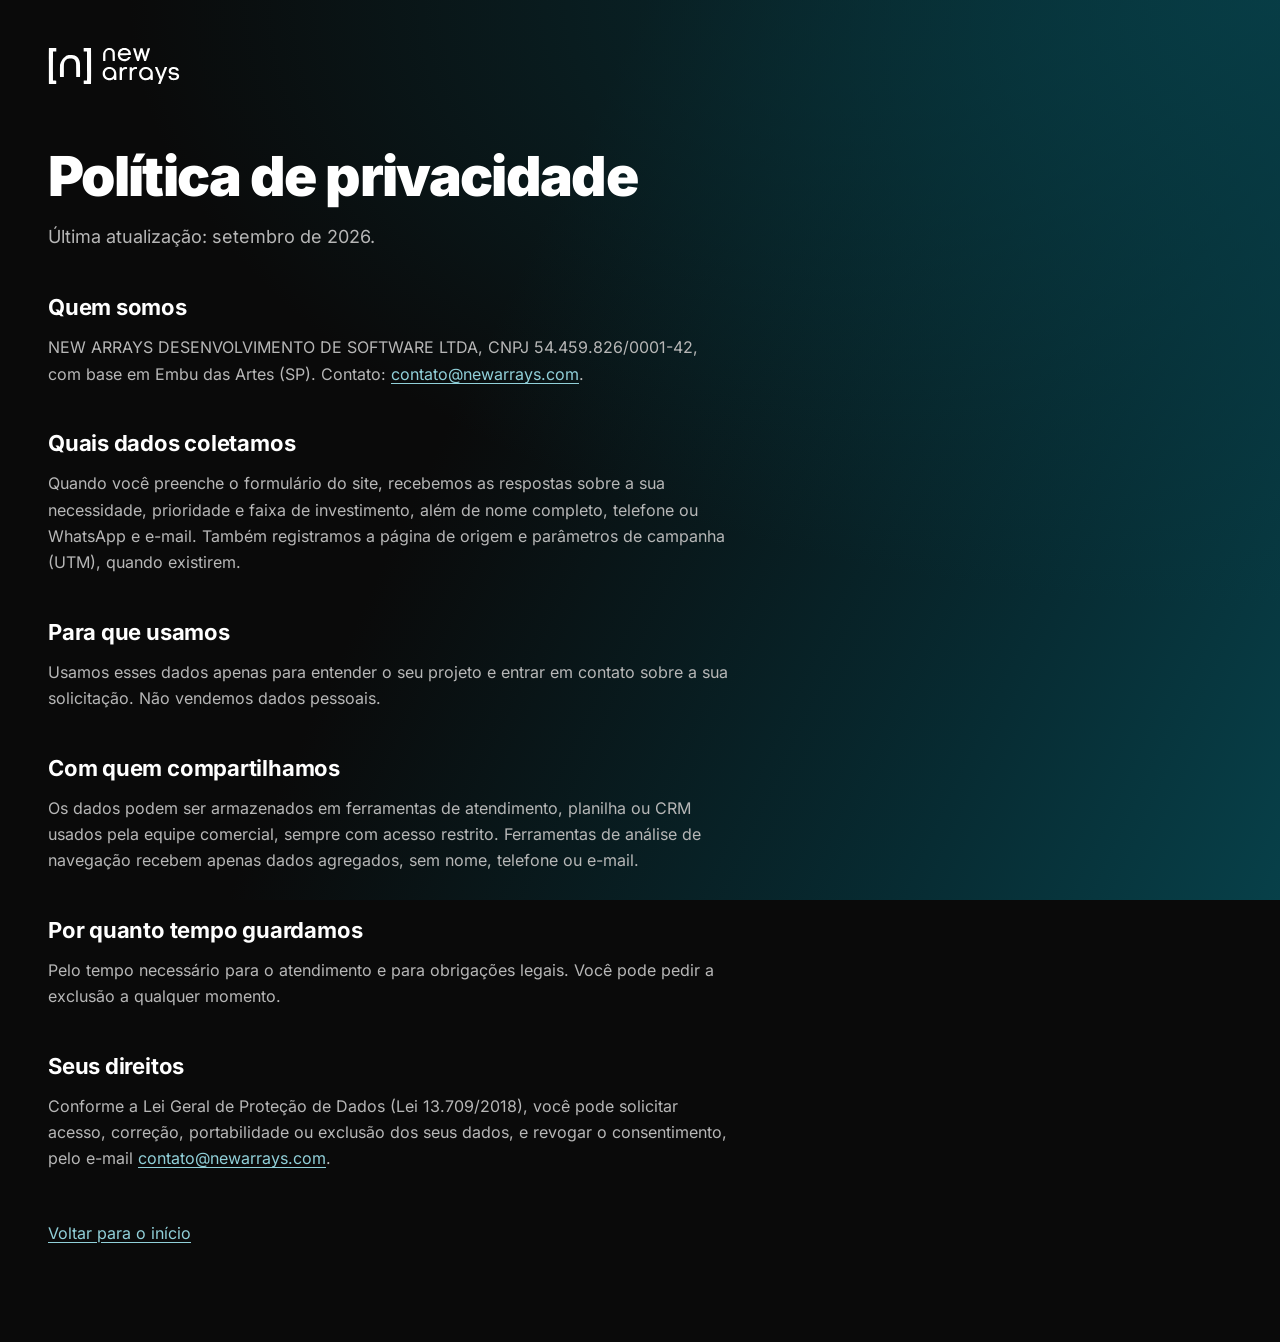
==== politica-de-privacidade/index.html @ 7ee598ad "feat: update hero and new section" ====
<!doctype html>
<html lang="pt-BR">
<head>
<meta charset="utf-8">
<meta name="viewport" content="width=device-width, initial-scale=1">
<title>Política de privacidade | New Arrays</title>
<meta name="description" content="Como a New Arrays coleta, usa e protege os dados enviados pelo site, em conformidade com a LGPD.">
<link rel="canonical" href="https://newarrays.com/politica-de-privacidade/">
<meta name="theme-color" content="#0A0A0A">
<link rel="icon" href="../assets/img/icons/favicon.svg" type="image/svg+xml">
<link rel="preload" href="../assets/fonts/inter-var-latin.woff2" as="font" type="font/woff2" crossorigin>
<link rel="stylesheet" href="../assets/css/site.css">
<!-- MINUTA: texto base preparado pelo desenvolvedor. Precisa de revisão jurídica antes da publicação (briefing, seção 13). -->
</head>
<body>
<a class="skip" href="#conteudo">Pular para o conteúdo</a>
<main class="pagina-simples pagina-simples--texto" id="conteudo">
  <div class="secao__in">
    <a href="../" aria-label="New Arrays, página inicial"><img src="../assets/img/logo-noslogan-white.svg" width="132" height="36" alt="New Arrays"></a>
    <h1 class="pagina-simples__titulo">Política de privacidade</h1>
    <p class="pagina-simples__txt">Última atualização: setembro de 2026.</p>

    <h2>Quem somos</h2>
    <p>NEW ARRAYS DESENVOLVIMENTO DE SOFTWARE LTDA, CNPJ 54.459.826/0001-42, com base em Embu das Artes (SP). Contato: <a href="mailto:contato@newarrays.com">contato@newarrays.com</a>.</p>

    <h2>Quais dados coletamos</h2>
    <p>Quando você preenche o formulário do site, recebemos as respostas sobre a sua necessidade, prioridade e faixa de investimento, além de nome completo, telefone ou WhatsApp e e-mail. Também registramos a página de origem e parâmetros de campanha (UTM), quando existirem.</p>

    <h2>Para que usamos</h2>
    <p>Usamos esses dados apenas para entender o seu projeto e entrar em contato sobre a sua solicitação. Não vendemos dados pessoais.</p>

    <h2>Com quem compartilhamos</h2>
    <p>Os dados podem ser armazenados em ferramentas de atendimento, planilha ou CRM usados pela equipe comercial, sempre com acesso restrito. Ferramentas de análise de navegação recebem apenas dados agregados, sem nome, telefone ou e-mail.</p>

    <h2>Por quanto tempo guardamos</h2>
    <p>Pelo tempo necessário para o atendimento e para obrigações legais. Você pode pedir a exclusão a qualquer momento.</p>

    <h2>Seus direitos</h2>
    <p>Conforme a Lei Geral de Proteção de Dados (Lei 13.709/2018), você pode solicitar acesso, correção, portabilidade ou exclusão dos seus dados, e revogar o consentimento, pelo e-mail <a href="mailto:contato@newarrays.com">contato@newarrays.com</a>.</p>

    <p class="pagina-simples__voltar"><a href="../">Voltar para o início</a></p>
  </div>
</main>
</body>
</html>
---- assets/css/site.css ----
/* =========================================================
   New Arrays | Experiência Digital
   Tokens do Manual NA 2026. Tema escuro único, com uma área
   clara pontual (Quem somos) como o próprio Manual pede.
   Cantos: botões em pílula; painéis/cards 16px; campos 12px.
   Camadas (z-index): 1 conteúdo, 10 cabeçalho, 20 skip link.
   ========================================================= */

@font-face {
  font-family: "Inter";
  src: url("../fonts/inter-var-latin.woff2") format("woff2");
  font-weight: 100 900;
  font-style: normal;
  font-display: swap;
  unicode-range: U+0000-00FF, U+0131, U+0152-0153, U+02BB-02BC, U+02C6, U+02DA, U+02DC, U+0304, U+0308, U+0329, U+2000-206F, U+20AC, U+2122, U+2191, U+2193, U+2212, U+2215, U+FEFF, U+FFFD;
}
/* Fallback com métricas ajustadas para reduzir o salto quando a Inter carrega */
@font-face {
  font-family: "Inter Fallback";
  src: local("Arial");
  ascent-override: 90.44%;
  descent-override: 22.52%;
  line-gap-override: 0%;
  size-adjust: 107.12%;
}

:root {
  --bw-900: #0A0A0A;
  --bw-800: #0D0D0D;
  --bw-700: #111111;
  --bw-500: #181818;
  --bw-400: #464646;
  --bw-300: #646464;
  --bw-200: #959595;
  --bw-100: #B7B7B7;
  --branco: #FFFFFF;

  --blue-900: #074049;
  --blue-800: #09545F;
  --blue-700: #0B6C7B;
  --blue-600: #0F8A9D;
  --blue-500: #1098AD;
  --blue-400: #40ADBD;
  --blue-300: #5FBAC8;
  --blue-200: #91D0D9;
  --blue-100: #B5DFE6;
  --blue-50:  #E7F5F7;

  --fundo: var(--bw-900);
  --superficie: var(--bw-700);
  --superficie-2: var(--bw-500);
  --tinta: var(--branco);
  --tinta-suave: var(--bw-100);
  --linha: rgb(255 255 255 / 0.10);
  --linha-forte: rgb(255 255 255 / 0.18);
  --acao: var(--blue-500);
  --acao-tinta: var(--bw-900);
  --acento: var(--blue-400);
  --erro: #FF8A80;

  --fonte: "Inter", "Inter Fallback", Arial, sans-serif;

  --r-painel: 16px;
  --r-campo: 12px;
  --r-pilula: 999px;

  --gutter: clamp(16px, 4vw, 48px);
  --largura: 1280px;
  --topo-h: 72px;

  --ease-out: cubic-bezier(0.16, 1, 0.3, 1);
  --ease-io: cubic-bezier(0.65, 0, 0.35, 1);

  --fx-fundo: var(--bw-900);
  --fx-tinta: var(--branco);
}

*, *::before, *::after { box-sizing: border-box; }
[hidden] { display: none !important; }

html {
  -webkit-text-size-adjust: 100%;
  text-size-adjust: 100%;
  background: var(--fundo);
  scroll-padding-top: calc(var(--topo-h) + 16px);
}
@media (prefers-reduced-motion: no-preference) {
  html:focus-within { scroll-behavior: smooth; }
}

body {
  margin: 0;
  background: transparent;
  color: var(--tinta);
  font-family: var(--fonte);
  font-size: 1rem;
  line-height: 1.5;
  font-optical-sizing: auto;
  -webkit-font-smoothing: antialiased;
  -moz-osx-font-smoothing: grayscale;
  text-rendering: optimizeLegibility;
  overflow-x: clip;
}

/* Fundo da marca (Manual NA 2026, capa): preto à esquerda, azul petróleo à direita.
   Camada fixa: não repinta durante a rolagem. */
body::before {
  content: "";
  position: fixed;
  inset: 0;
  z-index: -1;
  pointer-events: none;
  background:
    radial-gradient(120% 90% at 100% 0%, rgb(7 64 73 / 0.85) 0%, rgb(7 64 73 / 0.35) 45%, transparent 75%),
    linear-gradient(115deg, var(--bw-900) 0%, var(--bw-900) 38%, #072C33 78%, var(--blue-900) 100%);
}

img, svg, video { display: block; max-width: 100%; }
svg { fill: currentColor; }
h1, h2, h3, p, ul, ol, figure { margin: 0; }
/* Viúvas (G7): títulos equilibrados e parágrafos sem palavra sozinha na última linha */
h1, h2, h3, summary { text-wrap: balance; }
p, li, figcaption, dd, .servico-item__desc { text-wrap: pretty; }
ul[role="list"], .servicos-lista, .conexao, .metodo, .rodape ul, .diag__progresso, .diag__resumo, .servico__itens { list-style: none; padding: 0; }
a { color: inherit; text-underline-offset: 0.2em; }
button { font: inherit; color: inherit; }
input, select, textarea { font: inherit; }

:focus-visible {
  outline: 2px solid var(--blue-300);
  outline-offset: 3px;
  border-radius: 4px;
}

.sr-only {
  position: absolute !important;
  width: 1px; height: 1px;
  padding: 0; margin: -1px;
  overflow: hidden; clip: rect(0 0 0 0);
  white-space: nowrap; border: 0;
}

.skip {
  position: fixed;
  left: 16px; top: 12px;
  z-index: 20;
  padding: 12px 20px;
  background: var(--acao);
  color: var(--acao-tinta);
  font-weight: 600;
  border-radius: var(--r-pilula);
  text-decoration: none;
  transform: translateY(-160%);
  transition: transform 0.2s var(--ease-out);
}
.skip:focus { transform: none; }

.secao__in {
  width: 100%;
  max-width: calc(var(--largura) + var(--gutter) * 2);
  margin-inline: auto;
  padding-inline: var(--gutter);
}

/* ---------- Botões ---------- */
.btn {
  --btn-bg: transparent;
  --btn-tinta: var(--tinta);
  display: inline-flex;
  align-items: center;
  justify-content: center;
  gap: 10px;
  min-height: 48px;
  padding: 12px 24px;
  border: 1px solid transparent;
  border-radius: var(--r-pilula);
  background: var(--btn-bg);
  color: var(--btn-tinta);
  font-weight: 600;
  font-size: 1rem;
  line-height: 1.2;
  letter-spacing: -0.005em;
  text-decoration: none;
  white-space: nowrap;
  cursor: pointer;
  transition: background-color 0.2s ease, border-color 0.2s ease, color 0.2s ease, transform 0.2s var(--ease-out);
  -webkit-tap-highlight-color: transparent;
}
.btn svg { width: 20px; height: 20px; flex: none; transition: transform 0.25s var(--ease-out); }
.btn:active { transform: translateY(1px) scale(0.98); }
.btn[disabled] { cursor: not-allowed; opacity: 0.7; }

.btn--primario { --btn-bg: var(--acao); --btn-tinta: var(--acao-tinta); }
.btn--primario:hover svg { transform: translateX(3px); }

.btn--fantasma { border-color: var(--linha-forte); --btn-tinta: var(--tinta); }
.btn--fantasma:hover { border-color: var(--blue-400); --btn-tinta: var(--branco); }

.btn--grande { min-height: 56px; padding: 16px 28px; font-size: 1.0625rem; }
.btn--compacto { min-height: 44px; padding: 10px 20px; font-size: 0.9375rem; }

/* ---------- Cabeçalho ---------- */
.topo {
  position: fixed;
  inset: 0 0 auto;
  z-index: 10;
  height: var(--topo-h);
  transition: background-color 0.3s ease, border-color 0.3s ease;
  border-bottom: 1px solid transparent;
}
.topo--solido {
  background: rgb(10 10 10 / 0.88);
  border-bottom-color: var(--linha);
  -webkit-backdrop-filter: blur(14px) saturate(140%);
  backdrop-filter: blur(14px) saturate(140%);
}
.topo__in {
  height: 100%;
  max-width: calc(var(--largura) + var(--gutter) * 2);
  margin-inline: auto;
  padding-inline: var(--gutter);
  display: flex;
  align-items: center;
  gap: 24px;
}
.topo__marca { display: block; flex: none; padding: 6px 0; }
.topo__marca img { width: 132px; height: auto; aspect-ratio: 2399.7 / 663.2; }
.topo__nav { margin-left: auto; }
.topo__nav ul { display: flex; gap: 4px; list-style: none; margin: 0; padding: 0; }
.topo__nav a {
  display: inline-flex;
  align-items: center;
  min-height: 44px;
  padding: 0 14px;
  border-radius: var(--r-pilula);
  color: var(--tinta-suave);
  text-decoration: none;
  font-weight: 500;
  font-size: 0.9375rem;
  transition: color 0.2s ease, background-color 0.2s ease;
}
.topo__nav a:hover { color: var(--branco); background: rgb(255 255 255 / 0.06); }
.topo__menu {
  display: none;
  width: 44px; height: 44px;
  margin-left: auto;
  border: 1px solid var(--linha-forte);
  border-radius: var(--r-pilula);
  background: transparent;
  align-items: center; justify-content: center;
  cursor: pointer;
}
.topo__menu svg { width: 22px; height: 22px; }

@media (max-width: 1100px) {
  .topo__cta { display: none; }
}
@media (max-width: 860px) {
  .topo__menu { display: inline-flex; }
  .topo__nav {
    position: absolute;
    top: var(--topo-h);
    left: 0; right: 0;
    background: rgb(10 10 10 / 0.97);
    border-bottom: 1px solid var(--linha);
    padding: 8px var(--gutter) 20px;
    display: none;
  }
  .topo__nav.aberto { display: block; }
  .topo__nav ul { flex-direction: column; gap: 0; }
  .topo__nav a { min-height: 52px; font-size: 1.0625rem; color: var(--branco); padding: 0 4px; border-radius: 8px; }
}

/* =========================================================
   CENA 1 · HERO
   ========================================================= */
.hero {
  position: relative;
  isolation: isolate;
  min-height: 100vh;
  min-height: 100dvh;
  padding: calc(var(--topo-h) + clamp(24px, 5vh, 56px)) 0 clamp(40px, 7vh, 72px);
  display: flex;
  overflow: clip;
}
.hero__fundo {
  position: absolute;
  inset: 0;
  z-index: -1;
  pointer-events: none;
  /* grade de 12 colunas do Manual, muito sutil */
  background-image:
    linear-gradient(to right, rgb(255 255 255 / 0.035) 1px, transparent 1px);
  background-size: calc((min(100vw, var(--largura) + var(--gutter) * 2)) / 12) 100%;
  background-position: center top;
  -webkit-mask-image: linear-gradient(to bottom, #000 30%, transparent 95%);
  mask-image: linear-gradient(to bottom, #000 30%, transparent 95%);
}
.hero__circulo {
  position: absolute;
  border-radius: 50%;
  background: var(--blue-900);
}
.hero__circulo--a {
  width: min(62vw, 820px);
  aspect-ratio: 1;
  right: max(-22vw, -300px);
  top: -18%;
  opacity: 0.55;
}
.hero__circulo--b {
  width: min(34vw, 440px);
  aspect-ratio: 1;
  right: 8%;
  bottom: -26%;
  opacity: 0.35;
}

.hero__grade {
  width: 100%;
  max-width: calc(var(--largura) + var(--gutter) * 2);
  margin: 0 auto;
  padding-inline: var(--gutter);
  display: grid;
  grid-template-columns: minmax(0, 7fr) minmax(0, 5fr);
  grid-template-rows: auto auto auto auto;
  grid-template-areas:
    "rotulo rotulo"
    "titulo titulo"
    "sub    array"
    "acoes  array";
  column-gap: clamp(32px, 5vw, 80px);
  align-content: center;
}
.hero__texto { display: contents; }
.hero__rotulo {
  grid-area: rotulo;
  font-size: 0.8125rem;
  font-weight: 600;
  letter-spacing: 0.08em;
  text-transform: uppercase;
  color: var(--blue-300);
}
.hero__titulo {
  grid-area: titulo;
  margin: 20px 0 clamp(28px, 5vh, 56px);
  font-weight: 900;
  text-transform: uppercase;
  font-size: clamp(2.35rem, 0.6rem + 4.9vw, 4.75rem);
  line-height: 0.98;
  letter-spacing: -0.025em;
  max-width: 22ch;
  text-wrap: balance;
}
.hero__sub {
  grid-area: sub;
  align-self: start;
  max-width: 34ch;
  font-size: clamp(1.0625rem, 0.95rem + 0.45vw, 1.3125rem);
  line-height: 1.5;
  color: var(--tinta-suave);
}
.hero__acoes {
  grid-area: acoes;
  align-self: start;
  display: flex;
  flex-wrap: wrap;
  gap: 12px;
  margin-top: 32px;
}
.hero__cta { view-transition-name: na-diag; }

/* ---------- O "array": colchetes da marca ---------- */
.array {
  --colchete: 18px;
  --espessura: 3px;
  position: relative;
  padding: 8px clamp(20px, 2.4vw, 32px);
}
.array::before,
.array::after {
  content: "";
  position: absolute;
  top: 0; bottom: 0;
  width: var(--colchete);
  border: var(--espessura) solid var(--blue-400);
  pointer-events: none;
}
.array::before { left: 0; border-right: 0; }
.array::after { right: 0; border-left: 0; }

.hero__array { grid-area: array; align-self: start; }

@media (prefers-reduced-motion: no-preference) {
  /* Assinatura no load: os colchetes começam juntos e se afastam para "alocar espaço" */
  .hero__array::before { animation: colchete-esq 0.9s var(--ease-out) 0.15s backwards; }
  .hero__array::after  { animation: colchete-dir 0.9s var(--ease-out) 0.15s backwards; }
  .hero__array .servicos-lista { animation: alocar 0.7s var(--ease-out) 0.55s backwards; }
}
@keyframes colchete-esq { from { transform: translateX(calc(var(--meio, 180px))); opacity: 0; } 30% { opacity: 1; } to { transform: none; } }
@keyframes colchete-dir { from { transform: translateX(calc(var(--meio, 180px) * -1)); opacity: 0; } 30% { opacity: 1; } to { transform: none; } }
@keyframes alocar { from { opacity: 0; transform: scaleX(0.94); } to { opacity: 1; transform: none; } }

/* ---------- Serviços do Hero (H3): só os títulos; a descrição surge no hover/foco ----------
   A caixa tem altura fixa: o item escolhido cresce e os outros encolhem (grid-template-rows),
   então nada fora dos colchetes se mexe. */
.servicos-lista {
  --lista-h: clamp(276px, 33vh, 336px);
  display: grid;
  grid-template-rows: 1fr 1fr 1fr;
  height: var(--lista-h);
  transition: grid-template-rows 0.7s var(--ease-out);
}
.servicos-lista:has(> li:nth-child(1) .servico-item:is(:hover, :focus-visible)) { grid-template-rows: 1.6fr 0.7fr 0.7fr; }
.servicos-lista:has(> li:nth-child(2) .servico-item:is(:hover, :focus-visible)) { grid-template-rows: 0.7fr 1.6fr 0.7fr; }
.servicos-lista:has(> li:nth-child(3) .servico-item:is(:hover, :focus-visible)) { grid-template-rows: 0.7fr 0.7fr 1.6fr; }
.servicos-lista > li { display: grid; align-items: center; min-height: 0; }
.servicos-lista li + li { border-top: 1px solid var(--linha); }
.servico-item {
  position: relative;
  display: grid;
  grid-template-columns: 30px 1fr;
  grid-template-rows: auto 0fr;
  grid-template-areas: "icone nome" ". desc";
  align-self: center;
  column-gap: 16px;
  min-height: 0;
  padding: 10px 8px;
  text-decoration: none;
  border-radius: 8px;
  transition: grid-template-rows 0.7s var(--ease-out), opacity 0.4s ease;
}
.servico-item__icone { grid-area: icone; align-self: center; width: 30px; height: 30px; color: var(--blue-400); transition: transform 0.5s var(--ease-out), color 0.3s ease; }
.servico-item__nome {
  grid-area: nome;
  font-weight: 800;
  font-size: clamp(1.375rem, 0.95rem + 0.95vw, 1.875rem);
  line-height: 1.08;
  letter-spacing: -0.02em;
  transition: transform 0.6s var(--ease-out), color 0.3s ease;
}
.servico-item__desc {
  grid-area: desc;
  min-height: 0;
  overflow: hidden;
  color: var(--tinta-suave);
  font-size: 1rem;
  line-height: 1.45;
}
.servico-item__desc-in {
  display: block;
  padding-top: 10px;
  max-width: 34ch;
  opacity: 0;
  transform: translateY(14px);
  filter: blur(4px);
  transition: opacity 0.3s ease, transform 0.5s var(--ease-out), filter 0.4s ease;
}
.servico-item:is(:hover, :focus-visible) { grid-template-rows: auto 1fr; }
.servico-item:is(:hover, :focus-visible) .servico-item__desc-in {
  opacity: 1; transform: none; filter: none;
  transition-delay: 0.18s, 0.18s, 0.18s;
}
.servico-item:is(:hover, :focus-visible) .servico-item__nome { color: var(--branco); }
.servico-item:is(:hover, :focus-visible) .servico-item__icone { color: var(--blue-300); transform: rotate(-8deg) scale(1.1); }
/* os outros recuam: o título escolhido ganha toda a atenção */
.servicos-lista:has(.servico-item:is(:hover, :focus-visible)) .servico-item:not(:hover):not(:focus-visible) { opacity: 0.38; }
/* colchetes que "selecionam" o item */
.servico-item::before, .servico-item::after {
  content: "";
  position: absolute;
  top: 10px; bottom: 10px;
  width: 9px;
  border: 2px solid var(--blue-200);
  opacity: 0;
  pointer-events: none;
  transition: opacity 0.3s ease, transform 0.55s var(--ease-out);
}
.servico-item::before { left: -18px; border-right: 0; transform: translateX(-10px); }
.servico-item::after { right: -18px; border-left: 0; transform: translateX(10px); }
.servico-item:is(:hover, :focus-visible)::before, .servico-item:is(:hover, :focus-visible)::after { opacity: 1; transform: none; }
.servico-item:focus-visible { outline: none; }
.servico-item:focus-visible .servico-item__nome { text-decoration: underline; text-decoration-color: var(--blue-400); text-underline-offset: 6px; }

/* ---------- Formulário de qualificação ---------- */
.diag {
  grid-area: array;
  view-transition-name: none;
  background: var(--bw-700);
  border-radius: var(--r-painel);
  padding: clamp(20px, 2.6vw, 36px) clamp(24px, 3vw, 44px);
  box-shadow: 0 30px 80px -40px rgb(16 152 173 / 0.35);
  outline: 1px solid rgb(64 173 189 / 0.18);
}
.diag[hidden] { display: none; }
.diag::before, .diag::after { top: 16px; bottom: 16px; }
.diag::before { left: -2px; }
.diag::after { right: -2px; }

/* Estado "formulário aberto": o Hero se reorganiza */
.hero[data-estado="form"] .hero__grade {
  grid-template-columns: minmax(0, 4fr) minmax(0, 8fr);
}
.hero[data-estado="form"] .hero__array,
.hero[data-estado="form"] .hero__acoes { display: none; }
.hero[data-estado="form"] .hero__titulo { font-size: clamp(2rem, 0.6rem + 3.4vw, 3.25rem); margin-bottom: 28px; }
.hero[data-estado="form"] .diag { view-transition-name: na-diag; }
.hero[data-estado="form"] .hero__cta { view-transition-name: none; }

.diag__topo {
  display: flex;
  align-items: center;
  gap: 16px;
  margin-bottom: 20px;
}
.diag__etapa {
  font-size: 0.8125rem;
  font-weight: 600;
  letter-spacing: 0.06em;
  text-transform: uppercase;
  color: var(--blue-300);
  font-variant-numeric: tabular-nums;
}
/* progresso como um array: [ ■ ■ □ □ ] */
.diag__progresso {
  display: flex;
  align-items: center;
  gap: 6px;
  margin: 0;
  padding: 0 10px;
  position: relative;
}
.diag__progresso::before, .diag__progresso::after {
  content: "";
  position: absolute; top: -4px; bottom: -4px; width: 5px;
  border: 2px solid var(--bw-300);
}
.diag__progresso::before { left: 0; border-right: 0; }
.diag__progresso::after { right: 0; border-left: 0; }
.diag__progresso li {
  width: 18px; height: 6px;
  border-radius: 2px;
  background: var(--bw-400);
  transition: background-color 0.3s ease, transform 0.3s var(--ease-out);
}
.diag__progresso li.feito { background: var(--blue-500); }
.diag__progresso li.atual { background: var(--blue-300); transform: scaleY(1.35); }
.diag__fechar {
  margin-left: auto;
  width: 44px; height: 44px;
  flex: none;
  display: inline-flex; align-items: center; justify-content: center;
  border-radius: var(--r-pilula);
  border: 1px solid var(--linha-forte);
  background: transparent;
  cursor: pointer;
  transition: border-color 0.2s ease, background-color 0.2s ease;
}
.diag__fechar:hover { border-color: var(--blue-400); background: rgb(255 255 255 / 0.05); }
.diag__fechar svg { width: 20px; height: 20px; }

.diag__passo { border: 0; margin: 0; padding: 0; min-width: 0; }
.diag__passo[hidden] { display: none; }
.diag__pergunta {
  padding: 0;
  font-size: clamp(1.375rem, 1.1rem + 0.9vw, 1.75rem);
  line-height: 1.2;
  font-weight: 800;
  letter-spacing: -0.02em;
  text-wrap: balance;
  outline: none;
}
.diag__ajuda { margin-top: 8px; color: var(--tinta-suave); font-size: 0.9375rem; }
.diag__nota { margin-top: 12px; color: var(--blue-200); font-size: 0.9375rem; }

.opcoes { display: grid; gap: 10px; margin-top: 20px; }
.opcoes--cards { grid-template-columns: repeat(3, minmax(0, 1fr)); }
.opcoes--valores { grid-template-columns: repeat(2, minmax(0, 1fr)); }
.opcao--largo { grid-column: 1 / -1; }

.opcao {
  position: relative;
  display: flex;
  align-items: center;
  gap: 14px;
  min-height: 56px;
  padding: 12px 16px;
  border: 1px solid var(--linha-forte);
  border-radius: var(--r-campo);
  background: var(--bw-500);
  cursor: pointer;
  transition: border-color 0.2s ease, background-color 0.2s ease, transform 0.2s var(--ease-out);
  -webkit-tap-highlight-color: transparent;
}
.opcao:hover { border-color: var(--blue-400); }
.opcao input {
  position: absolute;
  opacity: 0;
  width: 1px; height: 1px;
  pointer-events: none;
}
.opcao__txt { font-weight: 500; line-height: 1.3; transition: color 0.2s ease; }
.opcao__caixa {
  flex: none;
  width: 22px; height: 22px;
  border-radius: 6px;
  border: 2px solid var(--bw-200);
  display: grid; place-items: center;
  transition: background-color 0.15s ease, border-color 0.15s ease;
}
.opcao__caixa svg { width: 14px; height: 14px; color: var(--bw-900); opacity: 0; transform: scale(0.6); transition: opacity 0.15s ease, transform 0.2s var(--ease-out); }
.opcao:has(input:checked) {
  border-color: var(--blue-400);
  background: rgb(16 152 173 / 0.14);
}
.opcao:has(input:checked) .opcao__caixa { background: var(--blue-400); border-color: var(--blue-400); }
.opcao:has(input:checked) .opcao__caixa svg { opacity: 1; transform: none; }
.opcao:has(input:focus-visible) { outline: 2px solid var(--blue-300); outline-offset: 2px; }
.opcao:active { transform: scale(0.99); }

.opcao--card { justify-content: center; text-align: center; min-height: 64px; }
.opcao--card .opcao__txt { font-weight: 700; font-size: 1.0625rem; font-variant-numeric: tabular-nums; }
.opcao--card:has(input:checked) { background: var(--blue-500); border-color: var(--blue-500); }
.opcao--card:has(input:checked) .opcao__txt { color: var(--bw-900); }

.diag__erro, .campo__erro {
  min-height: 0;
  margin-top: 10px;
  color: var(--erro);
  font-size: 0.9375rem;
  font-weight: 500;
}
.diag__erro:empty, .campo__erro:empty { display: none; }

.campos { display: grid; gap: 16px; margin-top: 20px; }
.campo { display: grid; gap: 6px; }
.campo label { font-weight: 600; font-size: 0.9375rem; }
.campo input[type="text"], .campo input[type="tel"], .campo input[type="email"] {
  width: 100%;
  min-height: 52px;
  padding: 12px 16px;
  border-radius: var(--r-campo);
  border: 1px solid var(--bw-300);
  background: var(--bw-900);
  color: var(--branco);
  font-size: 1rem; /* 16px evita zoom no iOS */
  transition: border-color 0.2s ease, box-shadow 0.2s ease;
}
.campo input::placeholder { color: var(--bw-200); opacity: 1; }
.campo input:focus { outline: none; border-color: var(--blue-400); box-shadow: 0 0 0 3px rgb(64 173 189 / 0.35); }
.campo input[aria-invalid="true"] { border-color: var(--erro); }
.campo__ajuda { color: var(--bw-100); font-size: 0.8125rem; }
.campo__erro { margin-top: 0; }
.campo--check { margin-top: 4px; }
.consentimento { display: flex !important; gap: 12px; align-items: flex-start; font-weight: 400 !important; color: var(--tinta-suave); cursor: pointer; line-height: 1.45; }
.consentimento input { width: 22px; height: 22px; margin: 0; flex: none; accent-color: var(--blue-400); cursor: pointer; }
.consentimento a { color: var(--blue-200); }
.campo-isca { position: absolute !important; left: -9999px; width: 1px; height: 1px; overflow: hidden; }

.diag__nav {
  display: flex;
  justify-content: space-between;
  gap: 12px;
  margin-top: 24px;
}
.diag__nav[hidden] { display: none; }
.diag__avancar, .diag__enviar { margin-left: auto; }
.diag__enviar[aria-busy="true"] span::after {
  content: "";
  display: inline-block;
  width: 14px; height: 14px;
  margin-left: 10px;
  vertical-align: -2px;
  border: 2px solid currentColor;
  border-right-color: transparent;
  border-radius: 50%;
  animation: girar 0.7s linear infinite;
}
@keyframes girar { to { transform: rotate(360deg); } }

.diag__status { outline: none; }
.diag__status[hidden], .diag__sucesso[hidden], .diag__falha[hidden] { display: none; }
.diag__status h3 { font-size: clamp(1.5rem, 1.2rem + 1vw, 2rem); font-weight: 800; letter-spacing: -0.02em; margin-top: 16px; }
.diag__status p { margin-top: 10px; color: var(--tinta-suave); max-width: 52ch; }
.diag__selo {
  width: 52px; height: 52px;
  display: grid; place-items: center;
  border-radius: 50%;
  background: var(--blue-500);
  color: var(--bw-900);
}
.diag__selo svg { width: 26px; height: 26px; }
.diag__selo--erro { background: transparent; border: 2px solid var(--erro); color: var(--erro); }
.diag__resumo { margin: 20px 0 24px; display: grid; gap: 8px; }
.diag__resumo li { display: flex; gap: 10px; font-size: 0.9375rem; color: var(--tinta-suave); }
.diag__resumo strong { color: var(--branco); font-weight: 600; min-width: 108px; }
.diag__falha-acoes { display: flex; flex-wrap: wrap; gap: 12px; margin-top: 20px; }

/* Transição do CTA para o painel (View Transitions API) */
::view-transition-group(na-diag) {
  animation-duration: 0.48s;
  animation-timing-function: var(--ease-out);
}
::view-transition-old(na-diag) { animation: vt-sai 0.18s ease both; }
::view-transition-new(na-diag) { animation: vt-entra 0.34s ease 0.1s both; height: 100%; object-fit: cover; object-position: top left; }
::view-transition-old(root), ::view-transition-new(root) { animation-duration: 0.28s; }
@keyframes vt-sai { to { opacity: 0; } }
@keyframes vt-entra { from { opacity: 0; } }

/* Sem View Transitions: entrada discreta via CSS */
.diag.entrando { animation: diag-entra 0.38s var(--ease-out) both; }
@keyframes diag-entra { from { opacity: 0; transform: translateY(14px) scale(0.985); } }
.diag__passo.entrando, .diag__status.entrando { animation: passo-entra 0.3s var(--ease-out) both; }
@keyframes passo-entra { from { opacity: 0; transform: translateX(12px); } }
.diag__passo.entrando-volta { animation: passo-volta 0.3s var(--ease-out) both; }
@keyframes passo-volta { from { opacity: 0; transform: translateX(-12px); } }

/* ---------- Hero responsivo ---------- */
/* Toque (sem hover): títulos em lista simples, altura natural; descrição fica para a seção de pilares */
@media (hover: none), (max-width: 1023px) {
  .servicos-lista, .servicos-lista:has(.servico-item) { height: auto; grid-template-rows: none; }
  .servico-item, .servico-item:is(:hover, :focus-visible) { grid-template-rows: auto 0fr; padding-block: 16px; }
  .servicos-lista .servico-item:not(:hover):not(:focus-visible) { opacity: 1; }
  .servico-item::before, .servico-item::after { display: none; }
}
@media (max-width: 1023px) {
  .hero__grade,
  .hero[data-estado="form"] .hero__grade {
    grid-template-columns: minmax(0, 1fr);
    grid-template-rows: none;
    grid-template-areas: "rotulo" "titulo" "sub" "acoes" "array";
  }
  .hero__titulo { margin: 16px 0 20px; }
  .hero__sub { max-width: 46ch; }
  .hero__acoes { margin-top: 28px; }
  .hero__array { margin-top: 40px; }
  .hero[data-estado="form"] .hero__rotulo,
  .hero[data-estado="form"] .hero__sub { display: none; }
  .hero[data-estado="form"] .hero__titulo {
    position: absolute; width: 1px; height: 1px; margin: -1px; padding: 0;
    overflow: hidden; clip: rect(0 0 0 0); white-space: nowrap; border: 0;
  }
  .hero[data-estado="form"] { padding-top: calc(var(--topo-h) + 16px); }
}
@media (max-width: 1023px) and (min-width: 640px) {
  .hero[data-estado="form"] .diag { max-width: 680px; }
}
@media (max-width: 639px) {
  .hero { min-height: auto; }
  .hero__titulo { font-size: clamp(2.1rem, 9.6vw, 2.6rem); line-height: 1; }
  .hero__acoes { flex-direction: column; align-items: stretch; }
  .hero__acoes .btn { width: 100%; white-space: normal; }
  .servico-item { padding: 16px 0; }
  .array { padding-inline: 20px; }
  .diag { padding: 20px 18px 22px; margin-inline: -6px; }
  .opcoes--cards { grid-template-columns: 1fr; }
  .opcao--card { justify-content: flex-start; text-align: left; }
  .diag__nav { position: sticky; bottom: 0; padding: 12px 0 calc(4px + env(safe-area-inset-bottom)); margin-top: 20px; background: linear-gradient(to top, var(--bw-700) 75%, transparent); }
  .diag__nav .btn { flex: 1; white-space: normal; padding-inline: 18px; text-align: center; }
  .diag__voltar { flex: 0 0 auto !important; }
  .diag__falha-acoes .btn { width: 100%; }
}

/* =========================================================
   CENA 2 · SERVIÇOS (o pico)
   ========================================================= */
.servicos { height: 400vh; background: transparent; position: relative; }
.servicos .fx-palco { align-items: center; }
.servicos__grade {
  width: 100%;
  max-width: calc(var(--largura) + var(--gutter) * 2);
  padding-inline: var(--gutter);
  margin-inline: auto;
  display: grid;
  grid-template-columns: minmax(0, 5fr) minmax(0, 7fr);
  gap: clamp(32px, 6vw, 96px);
  align-items: center;
}
.servicos__lado { position: relative; }
.servicos__titulo {
  font-size: clamp(2.25rem, 1.3rem + 3.2vw, 4rem);
  line-height: 1;
  font-weight: 900;
  letter-spacing: -0.03em;
  text-transform: uppercase;
  max-width: 11ch;
}
.servicos__intro { margin-top: 20px; max-width: 40ch; color: var(--tinta-suave); font-size: 1.0625rem; }

.conexao { position: relative; margin-top: 40px; display: grid; gap: 4px; }
.conexao a {
  display: grid;
  grid-template-columns: 28px auto 1fr;
  align-items: center;
  column-gap: 14px;
  min-height: 52px;
  text-decoration: none;
  color: var(--bw-200);
  border-radius: 8px;
  transition: color 0.3s ease;
}
.conexao__no {
  width: 14px; height: 14px;
  margin-left: 7px;
  border-radius: 50%;
  border: 2px solid var(--bw-300);
  background: var(--bw-900);
  position: relative;
  z-index: 1;
  transition: border-color 0.3s ease, background-color 0.3s ease, transform 0.35s var(--ease-out);
}
.conexao__verbo { font-weight: 800; font-size: 1.125rem; text-transform: uppercase; letter-spacing: 0.01em; }
.conexao__nome { font-size: 0.9375rem; color: var(--bw-200); }
/* linha que conecta: acompanha --progresso publicado pelo motor */
.conexao__linha {
  position: absolute;
  left: 13px;
  width: 2px;
  bottom: 26px;
  height: 104px;
  background: var(--bw-400);
}
.conexao__linha span {
  position: absolute; inset: 0;
  background: var(--blue-400);
  transform-origin: top;
  transform: scaleY(calc(var(--progresso, 0) * 1.25));
}
.servicos[data-etapa="1"] .conexao li:nth-child(1) a,
.servicos[data-etapa="2"] .conexao li:nth-child(-n+2) a,
.servicos[data-etapa="3"] .conexao li a { color: var(--branco); }
.servicos[data-etapa="1"] .conexao li:nth-child(1) .conexao__no,
.servicos[data-etapa="2"] .conexao li:nth-child(-n+2) .conexao__no,
.servicos[data-etapa="3"] .conexao li .conexao__no { border-color: var(--blue-400); background: var(--blue-400); }
.servicos[data-etapa="1"] .conexao li:nth-child(1) .conexao__no,
.servicos[data-etapa="2"] .conexao li:nth-child(2) .conexao__no,
.servicos[data-etapa="3"] .conexao li:nth-child(3) .conexao__no { transform: scale(1.3); }

.servicos__palco { display: grid; }
.servicos__palco .fx-etapa {
  grid-area: 1 / 1;
  visibility: hidden;
  transform: translateY(24px);
  transition: opacity 0.45s ease, transform 0.6s var(--ease-out), visibility 0s linear 0.45s;
}
.servicos[data-etapa="1"] .fx-etapa:nth-of-type(1),
.servicos[data-etapa="2"] .fx-etapa:nth-of-type(2),
.servicos[data-etapa="3"] .fx-etapa:nth-of-type(3),
.servicos__palco .fx-etapa:focus-within {
  visibility: visible;
  opacity: 1;
  transform: none;
  transition: opacity 0.45s ease 0.08s, transform 0.6s var(--ease-out) 0.08s, visibility 0s;
}

.servico {
  padding: clamp(28px, 3.4vw, 48px);
  border-radius: var(--r-painel);
  background: var(--blue-900);
  position: relative;
  overflow: hidden;
}

.servico:nth-of-type(2) { background: var(--bw-500); outline: 1px solid var(--linha); }
.servico:nth-of-type(3) { background: var(--blue-800); }
.servico__icone { width: 40px; height: 40px; color: var(--blue-200); }
.servico:nth-of-type(2) .servico__icone { color: var(--blue-400); }
.servico__titulo { margin-top: 20px; font-size: clamp(1.625rem, 1.2rem + 1.4vw, 2.25rem); line-height: 1.1; font-weight: 800; letter-spacing: -0.02em; }
.servico__lead { margin-top: 12px; font-size: 1.1875rem; font-weight: 600; color: var(--blue-100); max-width: 40ch; }
.servico:nth-of-type(2) .servico__lead { color: var(--blue-300); }
.servico__lead + p { margin-top: 12px; color: rgb(255 255 255 / 0.84); max-width: 54ch; }
.servico__itens { margin: 24px 0 28px; display: grid; grid-template-columns: repeat(2, minmax(0, 1fr)); gap: 12px 24px; }
.servico__itens li { position: relative; padding-left: 20px; font-size: 0.9375rem; line-height: 1.4; color: rgb(255 255 255 / 0.9); }
.servico__itens li::before { content: ""; position: absolute; left: 0; top: 0.5em; width: 8px; height: 2px; background: var(--blue-300); }
.servico .btn--primario { --btn-bg: var(--branco); --btn-tinta: var(--bw-900); }
.servico .btn--primario:hover { --btn-bg: var(--blue-50); }

@media (max-width: 1023px) {
  .servicos__grade { grid-template-columns: 1fr; gap: 24px; align-content: center; }
  .servicos__titulo { font-size: clamp(1.75rem, 7vw, 2.5rem); max-width: none; }
  .servicos__intro { display: none; }
  .conexao { margin-top: 16px; grid-template-columns: repeat(3, minmax(0, 1fr)); gap: 8px; }
  .conexao a { grid-template-columns: 1fr; row-gap: 8px; min-height: 64px; justify-items: start; }
  .conexao__no { margin-left: 0; }
  .conexao__verbo { font-size: 0.875rem; }
  .conexao__nome { font-size: 0.8125rem; }
  .conexao__linha { display: none; }
  .servico { padding: 22px 20px; }
  .servico__icone { width: 32px; height: 32px; }
  .servico__titulo { margin-top: 12px; }
  .servico__lead { font-size: 1.0625rem; }
  .servico__lead + p { font-size: 0.9375rem; }
  .servico__itens { grid-template-columns: 1fr; gap: 8px; margin: 16px 0 20px; }
}
@media (max-width: 639px) and (max-height: 760px) {
  .servico__lead + p { display: none; }
}

/* =========================================================
   CENA 3 · RESULTADOS REAIS
   ========================================================= */
.secao { padding-block: clamp(80px, 12vw, 160px); }
.resultados { background: transparent; }
.resultados__titulo {
  font-size: clamp(2rem, 1.1rem + 3.2vw, 3.5rem);
  line-height: 1.05;
  font-weight: 800;
  letter-spacing: -0.03em;
  max-width: 18ch;
}
.resultados__intro { margin-top: 20px; max-width: 58ch; color: var(--tinta-suave); font-size: 1.0625rem; }

.depoimentos {
  margin-top: clamp(40px, 6vw, 72px);
  display: grid;
  grid-template-columns: repeat(12, minmax(0, 1fr));
  gap: 16px;
}
.video-card { grid-column: span 4; }
.video-card:nth-child(2) { margin-top: 48px; }
.video-card:nth-child(3) { margin-top: 96px; }
.video-card__midia {
  position: relative;
  aspect-ratio: 4 / 5;
  border-radius: var(--r-painel);
  overflow: hidden;
  background: var(--bw-500);
}
.video-card__midia video, .video-card__midia img { width: 100%; height: 100%; object-fit: cover; }
.video-card__vazio {
  position: absolute; inset: 14px;
  display: grid;
  place-content: center;
  justify-items: center;
  gap: 8px;
  text-align: center;
  padding: 16px;
  color: var(--bw-100);
  border: 1px dashed rgb(255 255 255 / 0.2);
  border-radius: 10px;
}
.video-card__vazio svg { width: 36px; height: 36px; color: var(--blue-400); margin-bottom: 4px; }
.video-card__vazio span { font-weight: 700; color: var(--branco); }
.video-card__vazio small { font-size: 0.8125rem; }
.video-card__legenda { display: grid; gap: 2px; margin-top: 14px; }
.video-card__legenda strong { font-weight: 700; }
.video-card__legenda span { color: var(--bw-200); font-size: 0.875rem; }

.video-card__play {
  position: absolute; inset: 0;
  display: grid; place-items: center;
  border: 0; padding: 0;
  background: transparent;
  cursor: pointer;
}
.video-card__play img { position: absolute; inset: 0; width: 100%; height: 100%; object-fit: cover; }
.video-card__play::after { content: ""; position: absolute; inset: 0; background: linear-gradient(to top, rgb(7 64 73 / 0.7), transparent 55%); }
.video-card__play span {
  position: relative; z-index: 1;
  width: 64px; height: 64px;
  display: grid; place-items: center;
  border-radius: 50%;
  background: var(--acao);
  color: var(--bw-900);
  transition: transform 0.25s var(--ease-out);
}
.video-card__play span svg { width: 26px; height: 26px; margin-left: 3px; }
.video-card__play:hover span { transform: scale(1.08); }

.bastidores {
  margin-top: clamp(56px, 8vw, 120px);
  display: grid;
  grid-template-columns: minmax(0, 7fr) minmax(0, 5fr);
  gap: clamp(24px, 4vw, 56px);
  align-items: center;
}
.bastidores .video-card__midia { aspect-ratio: 16 / 9; background: var(--blue-900); }
.bastidores .video-card__vazio { border-color: rgb(255 255 255 / 0.25); color: var(--blue-100); }
.bastidores__txt { display: grid; gap: 12px; }
.bastidores__txt strong { font-size: clamp(1.5rem, 1.1rem + 1.2vw, 2rem); line-height: 1.15; font-weight: 800; letter-spacing: -0.02em; }
.bastidores__txt span { color: var(--tinta-suave); max-width: 44ch; }

@media (max-width: 767px) {
  .depoimentos {
    grid-template-columns: none;
    grid-auto-flow: column;
    grid-auto-columns: 72%;
    overflow-x: auto;
    scroll-snap-type: x mandatory;
    margin-inline: calc(var(--gutter) * -1);
    padding-inline: var(--gutter);
    padding-bottom: 8px;
    scrollbar-width: none;
  }
  .depoimentos::-webkit-scrollbar { display: none; }
  .depoimentos:focus-visible { outline-offset: -2px; }
  .video-card { grid-column: auto; scroll-snap-align: start; }
  .video-card:nth-child(2), .video-card:nth-child(3) { margin-top: 0; }
  .bastidores { grid-template-columns: 1fr; margin-top: 48px; }
}

/* =========================================================
   CENA 4 · PROJETOS (trilho horizontal)
   ========================================================= */
.projetos { height: 300vh; background: transparent; position: relative; }
.projetos .fx-palco { flex-direction: column; align-items: stretch; justify-content: center; gap: clamp(24px, 4vh, 48px); }
.projetos__cabeca {
  width: 100%;
  max-width: calc(var(--largura) + var(--gutter) * 2);
  margin-inline: auto;
  padding-inline: var(--gutter);
}
.projetos__titulo {
  font-size: clamp(2.25rem, 1rem + 4.4vw, 5rem);
  line-height: 0.95;
  font-weight: 900;
  text-transform: uppercase;
  letter-spacing: -0.03em;
}
.projetos__intro { margin-top: 14px; color: var(--tinta-suave); font-size: 1.0625rem; }
.projetos__trilho {
  gap: 20px;
  padding-inline: max(var(--gutter), calc((100vw - var(--largura)) / 2));
}
.projeto {
  flex: 0 0 clamp(280px, 34vw, 460px);
  display: grid;
  grid-template-rows: auto 1fr;
  border-radius: var(--r-painel);
  overflow: hidden;
  background: var(--bw-500);
  outline: 1px solid var(--linha);
}
.projeto__img {
  position: relative;
  aspect-ratio: 16 / 9;
  overflow: hidden;
  display: grid;
  place-items: center;
  background: var(--blue-900);
}
.projeto__img img { width: 100%; height: 100%; object-fit: cover; }
.projeto__monograma {
  font-weight: 900;
  font-size: clamp(3rem, 2rem + 3vw, 5rem);
  letter-spacing: -0.04em;
  color: rgb(255 255 255 / 0.9);
}
.projeto--grafite .projeto__img { background: var(--bw-700); }
.projeto--grafite .projeto__monograma { color: var(--blue-400); }
.projeto--claro .projeto__img { background: var(--blue-50); }
.projeto--claro .projeto__monograma { color: var(--blue-900); }
.projeto--azul-escuro .projeto__img { background: var(--blue-800); }
.projeto__txt { padding: 22px 24px 24px; display: flex; flex-direction: column; gap: 8px; }
.projeto__seg { font-size: 0.875rem; color: var(--blue-300); font-weight: 600; }
.projeto__nome { font-size: 1.5rem; font-weight: 800; letter-spacing: -0.02em; line-height: 1.15; }
.projeto__txt p:not(.projeto__seg) { color: var(--tinta-suave); font-size: 0.9375rem; }
.projeto__link {
  margin-top: auto;
  padding-top: 12px;
  align-self: flex-start;
  display: inline-flex; align-items: center; gap: 8px;
  min-height: 44px;
  font-weight: 600;
  text-decoration: none;
  color: var(--branco);
}
.projeto__link svg { width: 18px; height: 18px; color: var(--blue-400); transition: transform 0.25s var(--ease-out); }
.projeto__link:hover { text-decoration: underline; }
.projeto__link:hover svg { transform: translate(2px, -2px); }

@media (max-width: 639px) {
  .projeto { flex-basis: 80vw; }
  .projeto__txt { padding: 18px 18px 20px; }
}

/* =========================================================
   CENA 5 · QUEM SOMOS (área clara pontual)
   ========================================================= */
.sobre {
  background: var(--blue-50);
  color: var(--bw-900);
  --tinta-suave: #2E3A3C;
}
.sobre :focus-visible { outline-color: var(--blue-800); }
.sobre__grade {
  display: grid;
  grid-template-columns: minmax(0, 5fr) minmax(0, 7fr);
  gap: clamp(32px, 6vw, 96px);
  align-items: start;
}
.sobre__codigo {
  font-weight: 900;
  font-size: clamp(2.5rem, 0.6rem + 4vw, 4.75rem);
  line-height: 0.9;
  letter-spacing: -0.05em;
  color: var(--blue-900);
  white-space: nowrap;
}
.sobre__kw { color: var(--blue-700); }
.sobre__br { color: var(--blue-600); font-weight: 400; letter-spacing: 0; }
.sobre__texto { display: grid; gap: 18px; max-width: 62ch; }
.sobre__titulo {
  font-size: clamp(1.75rem, 1.1rem + 2.2vw, 3rem);
  line-height: 1.08;
  font-weight: 800;
  letter-spacing: -0.025em;
  color: var(--bw-900);
}
.sobre__texto p { color: var(--tinta-suave); font-size: 1.0625rem; line-height: 1.6; }
.sobre__texto em { font-style: normal; font-weight: 700; color: var(--blue-800); }
.sobre__local { display: flex; gap: 10px; align-items: flex-start; font-weight: 600; color: var(--blue-900) !important; }
.sobre__local svg { width: 22px; height: 22px; flex: none; margin-top: 2px; }

.metodo__titulo {
  margin-top: clamp(64px, 9vw, 120px);
  font-size: clamp(1.5rem, 1.1rem + 1.4vw, 2.25rem);
  font-weight: 800;
  letter-spacing: -0.02em;
  color: var(--blue-900);
}
.metodo {
  counter-reset: passo;
  margin-top: 32px;
  display: grid;
  grid-template-columns: repeat(6, minmax(0, 1fr));
  gap: 0;
  position: relative;
}
.metodo li {
  counter-increment: passo;
  position: relative;
  padding: 44px 20px 0 0;
  display: grid;
  gap: 8px;
  align-content: start;
}
.metodo li::before {
  content: counter(passo, decimal-leading-zero);
  position: absolute; top: 0; left: 0;
  font-weight: 800;
  font-size: 0.875rem;
  color: var(--blue-700);
  font-variant-numeric: tabular-nums;
  background: var(--blue-50);
  padding-right: 10px;
  z-index: 1;
}
.metodo li::after {
  content: "";
  position: absolute; top: 10px; left: 0; right: 0;
  height: 2px;
  background: var(--blue-200);
}
.metodo li:last-child::after { right: 50%; }
.metodo strong { font-size: 1.125rem; font-weight: 800; color: var(--bw-900); }
.metodo span { color: var(--tinta-suave); font-size: 0.9375rem; line-height: 1.45; }

@media (max-width: 1023px) {
  .sobre__grade { grid-template-columns: 1fr; }
  .metodo { grid-template-columns: repeat(2, minmax(0, 1fr)); row-gap: 32px; column-gap: 20px; }
  .metodo li::after { right: 0 !important; }
}
@media (max-width: 479px) {
  .metodo { grid-template-columns: 1fr; }
}

/* =========================================================
   CENA 6 · PERGUNTAS + CTA FINAL
   ========================================================= */
.perguntas { background: transparent; padding-bottom: 0; }
.perguntas__grade {
  display: grid;
  grid-template-columns: minmax(0, 4fr) minmax(0, 8fr);
  gap: clamp(24px, 5vw, 80px);
  align-items: start;
}
.perguntas__titulo {
  font-size: clamp(1.75rem, 1.2rem + 1.8vw, 2.75rem);
  font-weight: 800;
  line-height: 1.05;
  letter-spacing: -0.025em;
  max-width: 12ch;
}
.perguntas__lista details { border-top: 1px solid var(--linha); }
.perguntas__lista details:last-child { border-bottom: 1px solid var(--linha); }
.perguntas__lista summary {
  display: flex;
  justify-content: space-between;
  align-items: center;
  gap: 16px;
  min-height: 64px;
  padding: 16px 0;
  font-weight: 600;
  font-size: 1.125rem;
  cursor: pointer;
  list-style: none;
}
.perguntas__lista summary::-webkit-details-marker { display: none; }
.perguntas__lista summary::after {
  content: "";
  flex: none;
  width: 14px; height: 14px;
  border-right: 2px solid var(--blue-400);
  border-bottom: 2px solid var(--blue-400);
  transform: rotate(45deg) translate(-3px, -3px);
  transition: transform 0.25s var(--ease-out);
}
.perguntas__lista details[open] summary::after { transform: rotate(-135deg) translate(-3px, -3px); }
.perguntas__lista summary:hover { color: var(--blue-200); }
.perguntas__lista details p { padding: 0 40px 24px 0; color: var(--tinta-suave); max-width: 64ch; }

.final {
  margin-top: clamp(96px, 14vw, 180px);
  padding-block: clamp(80px, 12vw, 160px);
  background: var(--blue-900);
  position: relative;
  overflow: hidden;
}
.final::before, .final::after {
  content: "";
  position: absolute;
  top: 12%; bottom: 12%;
  width: clamp(40px, 6vw, 90px);
  border: clamp(6px, 0.9vw, 12px) solid rgb(255 255 255 / 0.1);
  pointer-events: none;
}
.final::before { left: clamp(12px, 3vw, 48px); border-right: 0; }
.final::after { right: clamp(12px, 3vw, 48px); border-left: 0; }
.final__in { text-align: left; position: relative; }
.final__titulo {
  font-size: clamp(2.25rem, 0.8rem + 5.4vw, 5.5rem);
  line-height: 0.98;
  font-weight: 900;
  letter-spacing: -0.035em;
  text-transform: uppercase;
  max-width: 16ch;
  text-wrap: balance;
}
.final__sub { margin-top: 24px; max-width: 48ch; font-size: 1.125rem; color: var(--blue-50); }
.final__acoes { display: flex; flex-wrap: wrap; gap: 12px; margin-top: 36px; }
.final .btn--primario { --btn-bg: var(--branco); --btn-tinta: var(--bw-900); }
.final .btn--primario:hover { --btn-bg: var(--blue-50); }
.final .btn--fantasma { border-color: rgb(255 255 255 / 0.4); }
.final .btn--fantasma:hover { background: rgb(255 255 255 / 0.08); border-color: var(--branco); }

@media (max-width: 639px) {
  .final::before, .final::after { display: none; }
}
@media (max-width: 767px) {
  .perguntas__grade { grid-template-columns: 1fr; }
  .perguntas__lista summary { font-size: 1.0625rem; }
  .final__acoes .btn { width: 100%; white-space: normal; }
}

/* =========================================================
   RODAPÉ
   ========================================================= */
.rodape { background: rgb(10 10 10 / 0.55); padding-top: clamp(64px, 8vw, 104px); border-top: 1px solid var(--linha); }
.rodape__grade {
  display: grid;
  grid-template-columns: minmax(0, 5fr) minmax(0, 3fr) minmax(0, 4fr);
  gap: 40px;
}
.rodape__marca img { width: 220px; height: auto; aspect-ratio: 2428.3 / 998.8; }
.rodape__marca p { margin-top: 20px; color: var(--tinta-suave); max-width: 36ch; }
.rodape__col h3 { font-size: 0.875rem; font-weight: 700; color: var(--blue-300); margin-bottom: 12px; }
.rodape__col ul { margin: 0; display: grid; gap: 2px; }
.rodape__col a, .rodape__local {
  display: inline-flex;
  align-items: center;
  gap: 10px;
  min-height: 40px;
  color: var(--tinta-suave);
  text-decoration: none;
}
.rodape__col a:hover { color: var(--branco); text-decoration: underline; }
.rodape__contatos svg { width: 20px; height: 20px; color: var(--blue-400); flex: none; }
.rodape__base {
  margin-top: 56px;
  padding-block: 24px 32px;
  border-top: 1px solid var(--linha);
  display: flex;
  flex-wrap: wrap;
  justify-content: space-between;
  gap: 12px;
  font-size: 0.8125rem;
  color: var(--bw-200);
}
.rodape__base a { color: var(--bw-100); }

@media (max-width: 860px) {
  .rodape__grade { grid-template-columns: 1fr 1fr; }
  .rodape__marca { grid-column: 1 / -1; }
}
@media (max-width: 479px) {
  .rodape__grade { grid-template-columns: 1fr; }
}

/* =========================================================
   Movimento reduzido: sem cenas presas, tudo visível
   ========================================================= */
.fx-reduzido .servicos, .fx-reduzido .projetos { height: auto !important; }
.fx-reduzido .servicos { padding-block: 96px; }
.fx-reduzido .projetos { padding-block: 96px; }
.fx-reduzido .servicos__palco { gap: 20px; }
.fx-reduzido .servicos__palco .fx-etapa { visibility: visible; opacity: 1; transform: none; margin: 0; }
.fx-reduzido .conexao__linha span { transform: scaleY(1); }
.fx-reduzido .servicos__grade { align-items: start; }
.fx-reduzido .servicos__lado { position: sticky; top: calc(var(--topo-h) + 32px); }
.fx-reduzido .projetos__trilho { flex-wrap: nowrap !important; overflow-x: auto; scroll-snap-type: x mandatory; padding-bottom: 12px; }
.fx-reduzido .projeto { scroll-snap-align: start; }
@media (prefers-reduced-motion: reduce) {
  *, *::before, *::after { animation-duration: 0.01ms !important; animation-iteration-count: 1 !important; transition-duration: 0.01ms !important; }
  ::view-transition-group(*), ::view-transition-old(*), ::view-transition-new(*) { animation: none !important; }
}
@media (max-width: 1023px) {
  .fx-reduzido .servicos__lado { position: static; }
}

/* =========================================================
   Páginas simples (404, política de privacidade)
   ========================================================= */
.pagina-simples { min-height: 100dvh; padding-block: 48px 96px; display: flex; align-items: center; }
.pagina-simples--texto { align-items: flex-start; }
.pagina-simples__codigo { margin-top: 64px; font-weight: 900; font-size: clamp(4rem, 2rem + 8vw, 9rem); line-height: 1; letter-spacing: -0.05em; color: var(--blue-400); }
.pagina-simples__titulo { margin-top: 24px; font-size: clamp(2rem, 1.2rem + 2.8vw, 3.5rem); line-height: 1.05; font-weight: 900; letter-spacing: -0.03em; max-width: 20ch; }
.pagina-simples--texto .pagina-simples__titulo { margin-top: 64px; }
.pagina-simples__txt { margin-top: 16px; color: var(--tinta-suave); font-size: 1.125rem; max-width: 52ch; }
.pagina-simples--texto h2 { margin-top: 40px; font-size: 1.375rem; font-weight: 700; letter-spacing: -0.01em; }
.pagina-simples--texto h2 + p { margin-top: 10px; }
.pagina-simples--texto p { max-width: 68ch; color: var(--tinta-suave); line-height: 1.65; }
.pagina-simples--texto a { color: var(--blue-200); }
.pagina-simples__voltar { margin-top: 48px; }


/* =========================================================
   MOVIMENTO E INTERAÇÕES (movimento.js + tinta.js)
   Um dono por propriedade: hover usa `translate`/CSS vars,
   GSAP usa `transform`; nada briga pelo mesmo valor.
   ========================================================= */

/* ---------- Tinta do Hero ---------- */
.tinta {
  position: fixed; inset: 0;
  width: 100vw; height: 100vh;
  z-index: -1;
  pointer-events: none;
  opacity: 0;
}
.tinta.on { opacity: var(--op, 1); animation: tinta-entra 1.8s ease backwards; }
@keyframes tinta-entra { from { opacity: 0; } }
.hero.tinta-ativa .hero__circulo { opacity: 0; transition: opacity 1.2s ease; }
/* véu de leitura atrás do texto: a tinta nunca disputa com a headline */
.hero__fundo::after {
  content: "";
  position: absolute; inset: 0;
  background:
    radial-gradient(60% 55% at 22% 48%, rgb(10 10 10 / 0.55), transparent 70%),
    radial-gradient(32% 42% at 76% 60%, rgb(10 10 10 / 0.5), transparent 75%);
  pointer-events: none;
}

/* ---------- Entrada do Hero (CSS: não depende do JS e não atrasa o LCP) ---------- */
@media (prefers-reduced-motion: no-preference) {
  .hero__titulo { animation: entra-titulo 1.1s var(--ease-out) 0.05s backwards; }
  .hero__rotulo { animation: entra-sobe 0.9s var(--ease-out) 0.05s backwards; }
  .hero__sub    { animation: entra-sobe 0.9s var(--ease-out) 0.35s backwards; }
  .hero__acoes  { animation: entra-sobe 0.9s var(--ease-out) 0.5s backwards; }
  .topo__in     { animation: entra-desce 0.8s var(--ease-out) 0.1s backwards; }
}
@keyframes entra-titulo { from { opacity: 0.01; transform: translateY(0.3em); } }
@keyframes entra-sobe { from { opacity: 0.01; transform: translateY(22px); } }
@keyframes entra-desce { from { opacity: 0; transform: translateY(-14px); } }

.hero__titulo .pal { display: inline-block; will-change: transform; }
.hero__array { --fechar: 0; --meio: 46%; }
.hero__array::before { transform: translateX(calc(var(--fechar) * var(--meio) * 2.2)); }
.hero__array::after  { transform: translateX(calc(var(--fechar) * var(--meio) * -2.2)); }
.hero__array .servicos-lista { transform-origin: center; }

/* ---------- Cabeçalho que some ao descer ---------- */
.topo { transition: background-color 0.3s ease, border-color 0.3s ease, transform 0.5s var(--ease-out); }
.topo--oculto { transform: translateY(-100%); }

/* ---------- Botão primário: preenchimento que nasce do ponto de entrada + colchetes ---------- */
.btn--primario {
  position: relative;
  isolation: isolate;
  overflow: visible;
  translate: var(--mx, 0) var(--my, 0);
  transition: translate 0.5s var(--ease-out), background-color 0.2s ease, transform 0.2s var(--ease-out);
}
.btn--primario::before {
  content: "";
  position: absolute;
  left: var(--fx, 50%); top: var(--fy, 50%);
  width: 240%; aspect-ratio: 1;
  border-radius: 50%;
  background: var(--blue-50);
  transform: translate(-50%, -50%) scale(0);
  transition: transform 0.6s var(--ease-out);
  z-index: -1;
  pointer-events: none;
}
.btn--primario { overflow: hidden; }
.btn--primario:hover::before { transform: translate(-50%, -50%) scale(1); }
.btn--primario > * { position: relative; }
.btn--primario:hover { --btn-tinta: var(--bw-900); }
/* colchetes da marca enquadram o botão em hover (desenhados fora do recorte) */
.btn-wrap-colchete { position: relative; }
.btn--grande { overflow: visible; }
.btn--grande::before { display: none; }
.btn--grande::after {
  content: "";
  position: absolute; inset: -7px -12px;
  border: 2px solid var(--blue-300);
  border-radius: 6px;
  -webkit-mask-image: linear-gradient(90deg, #000 12px, transparent 12px, transparent calc(100% - 12px), #000 calc(100% - 12px));
  mask-image: linear-gradient(90deg, #000 12px, transparent 12px, transparent calc(100% - 12px), #000 calc(100% - 12px));
  opacity: 0;
  transform: scaleX(1.18);
  transition: opacity 0.35s ease, transform 0.5s var(--ease-out);
  pointer-events: none;
}
.btn--grande:hover::after, .btn--grande:focus-visible::after { opacity: 1; transform: none; }
.btn--grande:hover { --btn-bg: var(--blue-400); }
.btn--grande > svg { transition: transform 0.5s var(--ease-out); }
.btn--grande:hover > svg { transform: translateX(5px) rotate(-45deg); }
.final .btn--grande::after { border-color: var(--branco); }
.servico .btn--primario::before { background: var(--blue-500); }

/* ---------- Botões fantasma: letras rolam ---------- */
.rolo { display: inline-grid; overflow: hidden; line-height: 1.25; vertical-align: bottom; }
.rolo__a, .rolo__b { grid-area: 1 / 1; white-space: pre; }
.rolo__l { display: inline-block; white-space: pre; transition: transform 0.55s var(--ease-out); transition-delay: calc(var(--i) * 16ms); }
.rolo__b .rolo__l { transform: translateY(110%); color: var(--blue-200); }
.btn--fantasma:hover .rolo__a .rolo__l { transform: translateY(-110%); }
.btn--fantasma:hover .rolo__b .rolo__l { transform: none; }
.btn--fantasma { transition: border-color 0.4s ease, border-radius 0.5s var(--ease-out); }
.btn--fantasma:hover { border-radius: 12px; }

/* ---------- Menu: colchetes + decodificação ---------- */
.topo__nav a { position: relative; }
.topo__nav a::before, .topo__nav a::after {
  position: absolute; top: 50%;
  color: var(--blue-400);
  font-weight: 400;
  opacity: 0;
  transition: opacity 0.25s ease, transform 0.4s var(--ease-out);
}
.topo__nav a::before { content: "["; left: 4px; transform: translate(6px, -52%); }
.topo__nav a::after { content: "]"; right: 4px; transform: translate(-6px, -52%); }
.topo__nav a:hover, .topo__nav a:focus-visible { background: transparent; }
.topo__nav a:hover::before, .topo__nav a:focus-visible::before { opacity: 1; transform: translate(0, -52%); }
.topo__nav a:hover::after, .topo__nav a:focus-visible::after { opacity: 1; transform: translate(0, -52%); }
.decod { display: inline-block; text-align: center; }



/* ---------- Cards de serviço: luz de tinta segue o cursor ---------- */
.servico::before {
  content: "";
  position: absolute; inset: 0;
  background: radial-gradient(420px circle at var(--lx, 50%) var(--ly, 50%), rgb(64 173 189 / 0.22), transparent 60%);
  opacity: 0;
  transition: opacity 0.5s ease;
  pointer-events: none;
}
.servico:hover::before { opacity: 1; }
.servico > * { position: relative; }
.servico__itens li { transition: transform 0.4s var(--ease-out), color 0.3s ease; }
.servico__itens li:hover { transform: translateX(6px); color: var(--branco); }

/* ---------- Projetos: o card inteiro é clicável, colchetes abrem ---------- */
.projeto { position: relative; transition: translate 0.6s var(--ease-out), outline-color 0.4s ease; }
.projeto__txt { position: static; }
.projeto__link::after { content: ""; position: absolute; inset: 0; z-index: 1; border-radius: var(--r-painel); }
.projeto:hover { translate: 0 -8px; outline-color: rgb(64 173 189 / 0.5); }
.projeto__img::after {
  content: ""; position: absolute; inset: 0;
  background: linear-gradient(to top, rgb(16 152 173 / 0.35), transparent 70%);
  clip-path: inset(100% 0 0 0);
  transition: clip-path 0.7s var(--ease-out);
}
.projeto:hover .projeto__img::after { clip-path: inset(0 0 0 0); }
.projeto__monograma { display: inline-flex; align-items: baseline; position: relative; z-index: 1; }
.mono__c, .mono__t { display: inline-block; transition: transform 0.7s var(--ease-out), letter-spacing 0.7s var(--ease-out); }
.projeto:hover .mono__c:first-child { transform: translateX(-0.45em); }
.projeto:hover .mono__c:last-child { transform: translateX(0.45em); }
.projeto:hover .mono__t { transform: scale(0.92); }
.projeto__seguidor {
  position: absolute; left: 0; top: 0; z-index: 2;
  display: inline-flex; align-items: center; gap: 6px;
  margin: -22px 0 0 -58px;
  padding: 10px 16px;
  border-radius: var(--r-pilula);
  background: var(--blue-50);
  color: var(--bw-900);
  font-weight: 700; font-size: 0.875rem;
  pointer-events: none;
  white-space: nowrap;
  scale: 0;
  transition: scale 0.4s var(--ease-out);
}
.projeto__seguidor svg { width: 16px; height: 16px; }
.projeto:hover .projeto__seguidor { scale: 1; }
@media (hover: hover) and (pointer: fine) {
  .projeto:hover .projeto__link { opacity: 0; }
}
.projeto__link { transition: opacity 0.3s ease; }

/* ---------- Vídeos: colchetes fecham no hover ---------- */
.video-card__midia { transition: outline-color 0.4s ease; outline: 1px solid transparent; outline-offset: 6px; }
.video-card:hover .video-card__midia { outline-color: rgb(64 173 189 / 0.45); }
.video-card__vazio { transition: inset 0.6s var(--ease-out), border-color 0.4s ease; }
.video-card:hover .video-card__vazio { inset: 26px; border-color: var(--blue-400); }
.video-card__vazio svg { transition: transform 0.6s var(--ease-out); }
.video-card:hover .video-card__vazio svg { transform: translateY(-4px) scale(1.15); }

/* ---------- Perguntas: faixa de tinta e abertura suave ---------- */
.perguntas__lista summary { position: relative; transition: color 0.3s ease, padding-left 0.5s var(--ease-out); }
.perguntas__lista summary::before {
  content: ""; position: absolute; left: 0; right: 0; bottom: -1px; height: 1px;
  background: var(--blue-400);
  transform: scaleX(0); transform-origin: right;
  transition: transform 0.6s var(--ease-out);
}
.perguntas__lista summary:hover { padding-left: 14px; }
.perguntas__lista summary:hover::before { transform: scaleX(1); transform-origin: left; }
@supports (interpolate-size: allow-keywords) {
  .perguntas__lista { interpolate-size: allow-keywords; }
  .perguntas__lista details::details-content {
    block-size: 0; overflow: clip;
    transition: block-size 0.55s var(--ease-out), content-visibility 0.55s allow-discrete;
  }
  .perguntas__lista details[open]::details-content { block-size: auto; }
}

/* ---------- Rodapé: sublinhado entra pela esquerda e sai pela direita ---------- */
.rodape__col a span, .rodape__base a {
  background: linear-gradient(currentColor, currentColor) no-repeat right bottom / 0 1px;
  transition: background-size 0.5s var(--ease-out);
  text-decoration: none;
}
.rodape__col a:hover { text-decoration: none; }
.rodape__col a:hover span, .rodape__base a:hover { background-position: left bottom; background-size: 100% 1px; }
.rodape__col ul a:not(:has(span)) {
  background: linear-gradient(currentColor, currentColor) no-repeat right bottom / 0 1px;
  transition: background-size 0.5s var(--ease-out), color 0.2s ease;
}
.rodape__col ul a:not(:has(span)):hover { background-position: left bottom; background-size: 100% 1px; }

/* ---------- Quem somos: cursor da digitação ---------- */
.sobre__codigo.digitando::after {
  content: ""; display: inline-block;
  width: 0.08em; height: 0.8em; margin-left: 0.06em;
  background: var(--blue-500);
  vertical-align: -0.05em;
  animation: cursor-pisca 0.9s steps(2, jump-none) infinite;
}
.sobre__codigo.digitado::after { animation-iteration-count: 6; }
@keyframes cursor-pisca { 50% { opacity: 0; } }

/* ---------- CTA final: título preenche com a rolagem ---------- */
.final__titulo.preencher { --fill: 100%; }
.final__titulo.preencher span {
  background: linear-gradient(90deg, var(--branco) var(--fill), rgb(255 255 255 / 0.22) var(--fill));
  -webkit-background-clip: text;
  background-clip: text;
  color: transparent;
  -webkit-box-decoration-break: clone;
  box-decoration-break: clone;
}

/* ---------- Opções do formulário: colchetes no hover ---------- */
.opcao::after {
  content: ""; position: absolute; inset: -1px;
  border-radius: inherit;
  border: 2px solid var(--blue-300);
  -webkit-mask-image: linear-gradient(90deg, #000 10px, transparent 10px, transparent calc(100% - 10px), #000 calc(100% - 10px));
  mask-image: linear-gradient(90deg, #000 10px, transparent 10px, transparent calc(100% - 10px), #000 calc(100% - 10px));
  opacity: 0;
  transform: scaleX(1.04);
  transition: opacity 0.3s ease, transform 0.45s var(--ease-out);
  pointer-events: none;
}
.opcao:hover::after { opacity: 1; transform: none; }

@media (prefers-reduced-motion: reduce) {
  .btn--primario, .projeto { translate: none !important; }
  .hero__titulo .pal { transform: none !important; opacity: 1 !important; }
}

/* ---------- Prints dos projetos ---------- */
.projeto__img img {
  position: absolute; top: 0; left: -6%;
  width: 112%; height: 100%;
  object-fit: cover; object-position: top center;
  scale: 1.001;
  transition: scale 1.1s var(--ease-out), filter 0.6s ease;
  filter: saturate(0.9);
}
.projeto:hover .projeto__img img { scale: 1.06; filter: saturate(1.05); }
.projeto__img::after { z-index: 1; }
.projeto--sem-link:hover { translate: 0 -4px; }

/* =========================================================
   FLUXO DE CAMPANHAS
   ========================================================= */
.fluxo { position: relative; }
.fluxo__cabeca { max-width: 62ch; }
.fluxo__titulo {
  font-size: clamp(2rem, 1.1rem + 3vw, 3.5rem);
  line-height: 1.04;
  font-weight: 800;
  letter-spacing: -0.03em;
  max-width: 18ch;
}
.fluxo__lede { margin-top: 20px; color: var(--tinta-suave); font-size: 1.0625rem; line-height: 1.6; }
.fluxo__grade {
  margin-top: clamp(40px, 5vw, 64px);
  display: grid;
  grid-template-columns: minmax(0, 4fr) minmax(0, 8fr);
  gap: clamp(28px, 4vw, 64px);
  align-items: start;
}
.fluxo__pergunta { font-weight: 700; font-size: 1.0625rem; }
.fluxo__origens { display: flex; flex-wrap: wrap; gap: 8px; margin-top: 14px; }
.fluxo__chip {
  min-height: 44px;
  padding: 10px 16px;
  border-radius: var(--r-pilula);
  border: 1px solid var(--linha-forte);
  background: rgb(10 10 10 / 0.4);
  color: var(--tinta-suave);
  font-weight: 600; font-size: 0.875rem;
  cursor: pointer;
  transition: border-color 0.25s ease, color 0.25s ease, background-color 0.25s ease, transform 0.3s var(--ease-out);
}
.fluxo__chip:hover { border-color: var(--blue-400); color: var(--branco); transform: translateY(-2px); }
.fluxo__chip[aria-pressed="true"] { background: var(--blue-500); border-color: var(--blue-500); color: var(--bw-900); }

.fluxo__painel {
  margin-top: 28px;
  padding: 22px 24px;
  border-radius: var(--r-painel);
  background: rgb(17 17 17 / 0.72);
  outline: 1px solid var(--linha);
}
.fluxo__rota { font-size: 0.8125rem; font-weight: 600; letter-spacing: 0.06em; text-transform: uppercase; color: var(--blue-300); }
.fluxo__passos { list-style: none; margin: 16px 0 0; padding: 0; display: grid; gap: 0; counter-reset: passo; }
.fluxo__passos li {
  position: relative;
  counter-increment: passo;
  padding: 0 0 16px 34px;
  display: grid; gap: 2px;
  transition: background-color 0.3s ease;
}
.fluxo__passos li::before {
  content: counter(passo);
  position: absolute; left: 0; top: 0;
  width: 22px; height: 22px;
  display: grid; place-items: center;
  border-radius: 50%;
  background: var(--blue-900);
  outline: 1px solid var(--blue-400);
  color: var(--blue-100);
  font-size: 0.75rem; font-weight: 700;
}
.fluxo__passos li::after {
  content: ""; position: absolute; left: 10.5px; top: 24px; bottom: 2px; width: 1px;
  background: rgb(64 173 189 / 0.35);
}
.fluxo__passos li:last-child { padding-bottom: 0; }
.fluxo__passos li:last-child::after { display: none; }
.fluxo__passos li:last-child::before { background: var(--blue-500); color: var(--bw-900); outline: 0; }
.fluxo__passos .fluxo__passo-ramo { counter-increment: none; }
.fluxo__passos .fluxo__passo-ramo::before { content: ""; width: 9px; height: 9px; left: 6.5px; top: 6px; background: transparent; outline: 1px dashed var(--blue-300); }
.fluxo__passo-ramo strong { color: var(--blue-200) !important; font-weight: 600 !important; }
.fluxo__passos strong { font-weight: 700; font-size: 0.9375rem; }
.fluxo__passos span { color: var(--tinta-suave); font-size: 0.875rem; line-height: 1.45; }
.fluxo__passos li.foco strong { color: var(--blue-200); }
@media (prefers-reduced-motion: no-preference) {
  .fluxo__passos.entra li { animation: passo-surge 0.5s var(--ease-out) backwards; animation-delay: calc(var(--i, 0) * 70ms); }
}
@keyframes passo-surge { from { opacity: 0; transform: translateX(-8px); } }

/* mapa */
.fluxo__mapa {
  position: relative;
  display: grid;
  grid-template-columns: repeat(5, minmax(0, 1fr));
  grid-template-rows: repeat(6, 58px);
  column-gap: clamp(22px, 3vw, 44px);
  row-gap: 12px;
  padding: 8px 0;
}
.fluxo__linhas { position: absolute; inset: 0; width: 100%; height: 100%; overflow: visible; pointer-events: none; }
.fluxo__linha { fill: none; stroke: rgb(255 255 255 / 0.12); stroke-width: 1.5; transition: stroke 0.4s ease, opacity 0.4s ease; }
.fluxo__linha--ramo { stroke-dasharray: 3 5; }
.fluxo__mapa.tem-rota .fluxo__linha:not(.ativa) { opacity: 0.5; }
.fluxo__linha.ativa { stroke: var(--blue-300); stroke-width: 2; }
.fluxo__linha.ativa.fluxo__linha--ramo { stroke-dasharray: 3 5; stroke: var(--blue-200); }
.fluxo__linha.desenha:not(.fluxo__linha--ramo) {
  stroke-dasharray: var(--len);
  animation: linha-desenha 0.7s var(--ease-out) var(--atraso, 0s) backwards;
}
@keyframes linha-desenha { from { stroke-dashoffset: var(--len); } }
.fluxo__ponto { fill: var(--blue-50); filter: drop-shadow(0 0 6px rgb(145 208 217 / 0.9)); opacity: 0; transition: opacity 0.2s ease; }

.fluxo__no {
  grid-column: var(--c); grid-row: var(--r);
  position: relative; z-index: 1;
  align-self: center;
  display: grid; gap: 1px;
  padding: 9px 12px;
  border-radius: 10px;
  background: rgb(17 17 17 / 0.85);
  outline: 1px solid var(--linha-forte);
  font-size: 0.8125rem; font-weight: 600; line-height: 1.25;
  color: var(--bw-100);
  transition: opacity 0.4s ease, outline-color 0.4s ease, background-color 0.4s ease, color 0.4s ease, transform 0.5s var(--ease-out);
}
.fluxo__no small { font-size: 0.6875rem; font-weight: 500; color: var(--bw-200); }
.fluxo__no.clicavel { cursor: pointer; }
.fluxo__no.clicavel:hover { outline-color: var(--blue-400); transform: translateX(3px); }
.fluxo__no--chave, .fluxo__no--fim { grid-row: 3 / span 2; }
.fluxo__no--fim { background: var(--blue-500); color: var(--bw-900); outline: 0; }
.fluxo__no--ramo { outline-style: dashed; }
.fluxo__mapa.tem-rota .fluxo__no:not(.ativo) { opacity: 0.35; }
.fluxo__no.ativo { outline-color: var(--blue-300); color: var(--branco); background: rgb(7 64 73 / 0.9); }
.fluxo__no.ativo small { color: var(--blue-100); }
.fluxo__no--fim.ativo { background: var(--blue-400); color: var(--bw-900); }

.fluxo__rodape { margin-top: 32px; display: flex; flex-wrap: wrap; align-items: center; justify-content: space-between; gap: 16px; }
.fluxo__nota { color: var(--bw-200); font-size: 0.875rem; }

@media (max-width: 1023px) {
  .fluxo__grade { grid-template-columns: minmax(0, 1fr); }
  .fluxo__lado { min-width: 0; }
  .fluxo__mapa { display: none; }
  .fluxo__origens { flex-wrap: nowrap; overflow-x: auto; margin-inline: calc(var(--gutter) * -1); padding: 2px var(--gutter) 6px; scrollbar-width: none; }
  .fluxo__origens::-webkit-scrollbar { display: none; }
  .fluxo__chip { flex: none; }
}
.fluxo__seta { display: inline-block; width: 14px; height: 14px; vertical-align: -2px; margin: 0 2px; }

/* trilho de projetos: sem JS/GSAP vira rolagem lateral nativa; com GSAP desliza com a rolagem da página */
.projetos__trilho { display: flex; flex-wrap: nowrap; overflow-x: auto; scrollbar-width: none; }
.projetos__trilho::-webkit-scrollbar { display: none; }
.trilho-gsap .projetos__trilho { overflow: visible; will-change: transform; }

/* =========================================================
   ORIGEM: vídeo do notebook que vira "new Arrays"
   ========================================================= */
.origem { position: relative; }
.origem__palco {
  position: relative;
  height: 100vh; height: 100dvh;
  overflow: hidden;
  background: var(--bw-900);
}
.origem--js { height: 420vh; }
.origem--js .origem__palco { position: sticky; top: 0; }
.origem__poster, .origem__canvas { position: absolute; inset: 0; width: 100%; height: 100%; }
.origem__poster { object-fit: cover; object-position: 42% 50%; }
.origem__texto {
  --t: 1;
  position: absolute; inset: 0;
  display: grid; place-content: center; justify-items: center;
  gap: clamp(12px, 2vh, 24px);
  text-align: center;
  padding-inline: var(--gutter);
  pointer-events: none;
}
.origem__marca {
  font-weight: 900;
  font-size: clamp(3.4rem, 13vw, 11.5rem);
  line-height: 1;
  letter-spacing: -0.045em;
  color: var(--branco);
  white-space: nowrap;
}
.origem__frase {
  font-size: clamp(1.0625rem, 0.9rem + 0.6vw, 1.375rem);
  color: var(--blue-100);
  max-width: 34ch;
}
.origem--js .origem__marca { opacity: var(--t); transform: translateY(calc((1 - var(--t)) * 6px)); }
.origem--js .origem__frase { opacity: calc(var(--t) * 1.2 - 0.2); transform: translateY(calc((1 - var(--t)) * 16px)); }
.origem--js:not(.origem--viva) .origem__texto { --t: 0; }
/* sem JS ou com movimento reduzido: imagem parada com o nome por cima */
.origem:not(.origem--js) .origem__texto, .origem--parada .origem__texto { background: rgb(10 10 10 / 0.62); }
.origem--parada { height: auto; }
.origem--parada .origem__palco { position: relative; height: 80vh; }
.origem--parada .origem__canvas { display: none; }


/* ---------- Carrossel de projetos: foco no centro (--f vem do movimento.js, 0 nas pontas e 1 no centro) ---------- */
.projeto__img { background: var(--bw-900) !important; }
.foco-carrossel .projeto {
  --f: 0;
  scale: calc(0.86 + 0.24 * var(--f));
  z-index: calc(1 + var(--f) * 10);
  filter: brightness(calc(0.5 + 0.5 * var(--f)));
  transition: translate 0.6s var(--ease-out), outline-color 0.4s ease;
}
.foco-carrossel .projeto__img img { filter: grayscale(calc(1 - var(--f))); transition: scale 1.1s var(--ease-out); }
.foco-carrossel .projeto:hover, .foco-carrossel .projeto:focus-within { filter: none; }
.foco-carrossel .projeto:hover .projeto__img img, .foco-carrossel .projeto:focus-within .projeto__img img { filter: none; }
@media (max-width: 639px) {
  .foco-carrossel .projeto { scale: calc(0.9 + 0.12 * var(--f)); }
}

/* ---------- Rolagem suave (Lenis) ---------- */
html.lenis, html.lenis body { height: auto; }
html.lenis, html.lenis:focus-within { scroll-behavior: auto !important; }
.lenis.lenis-stopped { overflow: clip; }
.lenis [data-lenis-prevent] { overscroll-behavior: contain; }
.lenis.lenis-smooth iframe { pointer-events: none; }

/* ---------- Trilho: primeiro e último card chegam ao centro da tela ---------- */
.projetos { --card: clamp(280px, 34vw, 460px); }
.projetos .projeto { flex-basis: var(--card); }
.trilho-gsap .projetos__trilho { padding-inline: calc(50vw - var(--card) / 2); }
@media (max-width: 639px) { .projetos { --card: 80vw; } }

/* =========================================================
   ATALHOS FIXOS (dock): som + WhatsApp
   Os dois botões ficam empilhados dentro de um par de colchetes,
   como um pequeno array de ações. Mesmo estilo nos dois.
   ========================================================= */
.dock {
  --d: 52px;
  position: fixed;
  right: max(16px, env(safe-area-inset-right));
  bottom: max(16px, env(safe-area-inset-bottom));
  z-index: 15;
  display: grid;
  gap: 10px;
  padding: 10px 9px;
  opacity: 0;
  transform: translateY(12px);
  transition: opacity 0.6s ease 1.1s, transform 0.8s var(--ease-out) 1.1s;
}
.dock--pronto { opacity: 1; transform: none; }
/* colchetes do array */
.dock::before, .dock::after {
  content: "";
  position: absolute;
  top: 0; bottom: 0;
  width: 8px;
  border: 2px solid rgb(64 173 189 / 0.55);
  pointer-events: none;
  transition: transform 0.5s var(--ease-out), border-color 0.3s ease;
}
.dock::before { left: 0; border-right: 0; }
.dock::after { right: 0; border-left: 0; }
.dock:hover::before, .dock:focus-within::before { transform: translateX(-3px); border-color: var(--blue-400); }
.dock:hover::after, .dock:focus-within::after { transform: translateX(3px); border-color: var(--blue-400); }

.dock__btn {
  position: relative;
  display: grid;
  place-items: center;
  width: var(--d);
  height: var(--d);
  padding: 0;
  border-radius: var(--r-pilula);
  border: 1px solid rgb(64 173 189 / 0.35);
  background: rgb(10 10 10 / 0.72);
  -webkit-backdrop-filter: blur(10px);
  backdrop-filter: blur(10px);
  color: var(--blue-300);
  cursor: pointer;
  text-decoration: none;
  font: inherit;
  transition: background-color 0.3s ease, color 0.3s ease, border-color 0.3s ease, transform 0.2s var(--ease-out);
}
.dock__btn:hover, .dock__btn:focus-visible { background: var(--blue-500); border-color: var(--blue-500); color: var(--bw-900); }
.dock__btn:active { transform: scale(0.94); }
.dock__btn:focus-visible { outline: 2px solid var(--blue-200); outline-offset: 3px; }
.dock__ico { width: 24px; height: 24px; }

/* rótulo que desliza para a esquerda no hover/foco */
.dock__rotulo {
  position: absolute;
  right: calc(100% + 18px);
  top: 50%;
  white-space: nowrap;
  padding: 8px 14px;
  border-radius: var(--r-pilula);
  background: var(--bw-700);
  border: 1px solid var(--linha-forte);
  color: var(--branco);
  font-size: 0.875rem;
  font-weight: 600;
  line-height: 1.2;
  pointer-events: none;
  opacity: 0;
  transform: translate(10px, -50%);
  transition: opacity 0.25s ease, transform 0.4s var(--ease-out);
}
.dock__btn:hover .dock__rotulo, .dock__btn:focus-visible .dock__rotulo { opacity: 1; transform: translate(0, -50%); }
@media (hover: none) { .dock__rotulo { width: 1px; height: 1px; padding: 0; overflow: hidden; clip-path: inset(50%); border: 0; opacity: 0; } }

/* equalizador: 4 barras (um array) que dançam com o som ligado */
.dock__eq { display: flex; align-items: center; justify-content: center; gap: 3px; height: 22px; }
.dock__eq i {
  display: block;
  width: 3px;
  height: 20px;
  border-radius: 2px;
  background: currentColor;
  transform: scaleY(var(--s, 0.4));
  opacity: 0.75;
  transition: transform 0.4s var(--ease-out), opacity 0.3s ease;
}
.dock__eq i:nth-child(1) { --s: 0.35; }
.dock__eq i:nth-child(2) { --s: 0.75; }
.dock__eq i:nth-child(3) { --s: 0.5; }
.dock__eq i:nth-child(4) { --s: 0.25; }
.dock--som .dock__eq i { transform: scaleY(0.6); opacity: 1; }
@media (prefers-reduced-motion: no-preference) {
  .dock--som .dock__eq i { animation: eq 1.1s ease-in-out infinite alternate; }
  .dock--som .dock__eq i:nth-child(2) { animation-duration: 0.8s; animation-delay: -0.3s; }
  .dock--som .dock__eq i:nth-child(3) { animation-duration: 1.3s; animation-delay: -0.6s; }
  .dock--som .dock__eq i:nth-child(4) { animation-duration: 0.95s; animation-delay: -0.15s; }
}
@keyframes eq { 0% { transform: scaleY(0.2); } 50% { transform: scaleY(1); } 100% { transform: scaleY(0.45); } }
.dock--som .dock__som { border-color: var(--blue-400); color: var(--blue-200); }
.dock--som .dock__som:hover, .dock--som .dock__som:focus-visible { color: var(--bw-900); }

@media (max-width: 639px) {
  .dock { --d: 46px; gap: 8px; padding: 8px 7px; }
  .dock__ico { width: 22px; height: 22px; }
}
@media (prefers-reduced-motion: reduce) {
  .dock { transition: none; opacity: 1; transform: none; }
}

/* =========================================================
   CENA 1.5 · PILARES (o que entregamos)
   Layout natural (celular, tablet, movimento reduzido) primeiro;
   a versão "cena presa" do desktop vem logo abaixo.
   ========================================================= */
.pilares { position: relative; padding: clamp(56px, 9vh, 112px) 0; }
.pilares__in {
  max-width: calc(var(--largura) + var(--gutter) * 2);
  margin: 0 auto;
  padding-inline: var(--gutter);
  display: flex;
  flex-direction: column;
  gap: clamp(22px, 3.2vh, 36px);
}
.pilares__titulo {
  font-weight: 900;
  text-transform: uppercase;
  font-size: clamp(1.875rem, 0.9rem + 2.5vw, 3.25rem);
  line-height: 1;
  letter-spacing: -0.025em;
  max-width: 24ch;
}
.pilares__lede { margin-top: 12px; color: var(--tinta-suave); font-size: clamp(1.0625rem, 0.98rem + 0.3vw, 1.25rem); max-width: 52ch; }

.pilares__grade {
  --colchete: 18px;
  --espessura: 3px;
  position: relative;
  display: grid;
  grid-template-columns: minmax(0, 1.4fr) minmax(0, 1fr) minmax(0, 1.15fr);
  gap: clamp(12px, 1.3vw, 20px);
  padding: 14px clamp(22px, 2.2vw, 32px);
}
/* colchetes da marca envolvendo os três pilares (na cena, quem desenha são os colchetes que viajam) */
.pilares__grade::before, .pilares__grade::after {
  content: "";
  position: absolute;
  top: 0; bottom: 0;
  width: var(--colchete);
  border: var(--espessura) solid var(--blue-400);
  pointer-events: none;
}
.pilares__grade::before { left: 0; border-right: 0; }
.pilares__grade::after { right: 0; border-left: 0; }

.pilar {
  --nome: clamp(1.375rem, 0.95rem + 0.95vw, 1.875rem);
  --f: 1;
  position: relative;
  isolation: isolate;
  display: flex;
  flex-direction: column;
  gap: 12px;
  min-width: 0;
  min-height: 0;
  padding: clamp(20px, 1.9vw, 28px);
}
/* o painel é um fundo separado: na cena ele "desce" a partir do título (--f de 0 a 1) */
.pilar::before {
  content: "";
  position: absolute;
  inset: 0;
  z-index: -1;
  border-radius: var(--r-painel);
  background:
    radial-gradient(120% 70% at 0% 0%, rgb(16 152 173 / 0.16), transparent 60%),
    linear-gradient(180deg, rgb(7 64 73 / 0.5), rgb(10 10 10 / 0.42));
  border: 1px solid rgb(64 173 189 / 0.22);
  clip-path: inset(0 0 calc((1 - var(--f)) * 100%) 0 round var(--r-painel));
  transition: border-color 0.4s ease;
}
.pilar:hover::before { border-color: rgb(64 173 189 / 0.45); }
.pilar__cabeca {
  display: flex;
  align-items: center;
  gap: calc(var(--nome) * 0.53);
  font-size: var(--nome);
  transform-origin: 0 0;
}
.pilar__icone { flex: none; width: 1em; height: 1em; color: var(--blue-400); }
.pilar__titulo { font-size: 1em; font-weight: 800; line-height: 1.08; letter-spacing: -0.02em; white-space: nowrap; }
.pilar__txt { color: var(--tinta-suave); font-size: 1rem; line-height: 1.45; max-width: 40ch; }

.pilar__midia { position: relative; flex: 1 0 auto; min-height: 0; margin-top: 8px; }
.pilar__midia-item { border-radius: 12px; overflow: hidden; }
.pilar__midia--redes { display: grid; grid-template-columns: 1fr 1fr 1.1fr; gap: 12px; height: clamp(240px, 34vw, 420px); }
.pilar__midia--redes > :nth-child(1) { height: 100%; }
.pilar__midia--redes > :nth-child(2) { height: 86%; align-self: end; }
.pilar__midia--redes > :nth-child(3) { height: 66%; align-self: start; }
.pilar__midia--trafego { display: grid; grid-template-rows: 1.2fr 1fr; gap: 12px; height: clamp(240px, 34vw, 420px); }
.pilar__midia--sites { height: clamp(220px, 30vw, 380px); }

/* espaço reservado para imagem real (provisório: tracejado de propósito) */
.pilar__slot {
  display: grid;
  place-content: center;
  justify-items: center;
  gap: 10px;
  min-height: 0;
  padding: 12px;
  text-align: center;
  color: var(--blue-300);
  border: 1px dashed rgb(64 173 189 / 0.4);
  background:
    radial-gradient(rgb(255 255 255 / 0.07) 1px, transparent 1.4px) 0 0 / 14px 14px,
    linear-gradient(160deg, rgb(16 152 173 / 0.2), rgb(7 64 73 / 0.55));
}
.pilar__slot svg { width: 28px; height: 28px; }
.pilar__slot small { font-size: 0.75rem; line-height: 1.35; color: rgb(255 255 255 / 0.6); }

/* janelas de navegador com prints reais */
.janela {
  margin: 0;
  position: absolute;
  border-radius: 10px;
  background: var(--bw-700);
  border: 1px solid var(--linha-forte);
  box-shadow: 0 28px 60px -28px rgb(0 0 0 / 0.85);
}
.janela--tras { top: 0; right: 0; width: 74%; }
.janela--frente { left: 0; bottom: 0; width: 90%; }
/* as janelas se ajustam à altura disponível (a cena do desktop deixa a área de mídia mais baixa) */
@media (min-width: 640px) {
  .pilar__midia--sites { container-type: size; }
  .janela--tras { width: min(74%, calc((62cqh - 26px) * 1.7778)); }
  .janela--frente { width: min(90%, calc((70cqh - 26px) * 1.7778)); }
}
.janela__barra { display: flex; align-items: center; gap: 6px; height: 26px; padding: 0 10px; background: #161616; border-bottom: 1px solid var(--linha); }
.janela__barra i { width: 8px; height: 8px; border-radius: 50%; background: rgb(255 255 255 / 0.18); }
.janela__barra span { margin-left: 8px; padding: 2px 10px; border-radius: var(--r-pilula); background: rgb(255 255 255 / 0.06); color: var(--bw-200); font-size: 0.6875rem; line-height: 1.4; }
.janela--tras img { display: block; width: 100%; height: auto; aspect-ratio: 16 / 9; object-fit: cover; object-position: top; filter: grayscale(0.7) brightness(0.6); }
.janela__tela { position: relative; display: block; aspect-ratio: 16 / 9; }
.janela__tela img { position: absolute; inset: 0; width: 100%; height: 100%; object-fit: cover; object-position: top; opacity: 0; transition: opacity 0.9s ease; }
.janela__tela img.ativa { opacity: 1; }

@media (max-width: 1023px) {
  .pilares__grade { grid-template-columns: minmax(0, 1fr) minmax(0, 1fr); }
  .pilar--redes { grid-column: 1 / -1; }
  .pilar__titulo { white-space: normal; }
}
@media (max-width: 639px) {
  .pilares__grade { grid-template-columns: minmax(0, 1fr); padding-inline: 18px; }
  .pilar { padding: 18px; }
  .pilar__midia--redes { height: 300px; }
  .pilar__midia--trafego { height: 300px; }
  .pilar__midia--sites { height: auto; }
  .janela--tras { display: none; }
  .janela--frente { position: relative; width: 100%; }
}

/* =========================================================
   ABERTURA EM CENA PRESA (desktop, html.cena-abertura)
   A tela fica parada (sticky) por ~1,9 telas de rolagem.
   assets/js/abertura.js transforma progresso da rolagem em movimento.
   ========================================================= */
.abertura__colchetes { display: none; }
.cena-abertura .abertura { position: relative; height: 290vh; }
.cena-abertura .abertura__palco { position: sticky; top: 0; height: 100vh; overflow: clip; }
.cena-abertura .hero { position: absolute; inset: 0; min-height: 0; height: 100%; }
.cena-abertura .pilares {
  position: absolute;
  inset: 0;
  padding: calc(var(--topo-h) + clamp(12px, 2.6vh, 28px)) 0 clamp(20px, 4vh, 40px);
  pointer-events: none;
  visibility: hidden;
}
.cena-abertura .abertura.ab-pronta .pilares { visibility: visible; }
.cena-abertura .abertura.ab-pilares .pilares { pointer-events: auto; }
.cena-abertura .abertura.ab-hero-fora .hero { pointer-events: none; }
.cena-abertura .pilares__in { height: 100%; }
.cena-abertura .pilares__grade { flex: 1; min-height: 0; }
.cena-abertura .pilares__grade::before, .cena-abertura .pilares__grade::after { display: none; }
.cena-abertura .pilar__midia--redes, .cena-abertura .pilar__midia--trafego, .cena-abertura .pilar__midia--sites { height: auto; flex: 1 1 0; }
.cena-abertura .pilar__cabeca, .cena-abertura .pilar__txt, .cena-abertura .pilar__midia-item, .cena-abertura .pilares__titulo, .cena-abertura .pilares__lede { will-change: transform, opacity; }

/* troca de quem desenha: a partir do primeiro movimento, os colchetes e títulos do Hero
   dão lugar às cópias que viajam (mesma posição, sem salto) */
.cena-abertura .abertura__colchetes { display: block; position: absolute; inset: 0; z-index: 2; pointer-events: none; }
.ab-col { position: absolute; left: 0; top: 0; width: 18px; opacity: 0; will-change: transform; }
.ab-col__barra, .ab-col__ponta { position: absolute; left: 0; top: 0; background: var(--blue-400); }
.ab-col__barra { width: 3px; height: 1000px; transform-origin: 0 0; will-change: transform; }
.ab-col__ponta { width: 18px; height: 3px; will-change: transform; }
.ab-col--dir .ab-col__barra { left: 15px; }
.abertura.ab-ativa .ab-col { opacity: 1; }
.abertura.ab-ativa .hero__array::before, .abertura.ab-ativa .hero__array::after { opacity: 0; animation: none; }
.abertura.ab-ativa .hero__array .servico-item__nome, .abertura.ab-ativa .hero__array .servico-item__icone { visibility: hidden; }
.abertura.ab-ativa .servico-item::before, .abertura.ab-ativa .servico-item::after { display: none; }
.servicos-lista li + li { border-top-color: rgb(255 255 255 / calc(0.1 * var(--div-op, 1))); }
.abertura:is(.ab-ativa, .ab-medindo) .servicos-lista { grid-template-rows: 1fr 1fr 1fr !important; transition: none; }
.abertura:is(.ab-ativa, .ab-medindo) .servico-item { grid-template-rows: auto 0fr !important; opacity: 1 !important; }
.cena-abertura .abertura:not(.ab-ativa) .pilar__cabeca { visibility: hidden; }

/* =========================================================
   QUEM SOMOS: foto do fundador → pixels → logo completo
   (assets/js/pixels.js). Sem JS ou com movimento reduzido:
   a foto fica parada e o logo aparece logo abaixo dela.
   ========================================================= */
.sobre__foto {
  position: relative;
  margin: 0;
  width: 100%;
  max-width: 520px;
}
.sobre__foto-img {
  display: block;
  width: 100%;
  height: auto;
  aspect-ratio: 495 / 644;
  object-fit: cover;
  border-radius: var(--r-painel);
}
.sobre__foto-canvas {
  position: absolute;
  left: 0; top: 0;
  width: 100%;
  aspect-ratio: 495 / 644;
  pointer-events: none;
  visibility: hidden;
}
.sobre__foto-logo { display: block; width: 72%; height: auto; margin-top: 28px; }

/* com o efeito ligado: foto, canvas e logo ocupam o mesmo quadro */
.sobre__foto.px-on .sobre__foto-logo {
  position: absolute;
  left: 7%; width: 86%;
  top: 50%;
  margin: 0;
  transform: translateY(-50%);
  opacity: var(--px-logo, 0);
}
.sobre__foto.px-on .sobre__foto-img { opacity: var(--px-foto, 1); }
.sobre__foto.px-on .sobre__foto-canvas { visibility: visible; opacity: var(--px-canvas, 0); }

@media (max-width: 1023px) {
  .sobre__foto { max-width: 420px; }
}

/* ---------- Cena presa de Quem somos (html.cena-sobre; sem movimento reduzido) ----------
   Desktop: a grade inteira (foto + texto) fica parada por ~2,2 telas de rolagem.
   Celular/tablet baixo: só a foto fica parada; o texto vem depois. */
@media (min-width: 1024px) and (min-height: 600px) {
  .cena-sobre .sobre__cena { height: 320vh; }
  .cena-sobre .sobre__palco {
    position: sticky; top: 0;
    height: 100vh;
    display: flex; align-items: center;
    padding-top: calc(var(--topo-h) * 0.6);
  }
  .cena-sobre .sobre__grade { width: 100%; align-items: center; }
  /* a foto nunca passa da altura da tela */
  .cena-sobre .sobre__foto { width: min(100%, calc((100vh - var(--topo-h) - 72px) * 0.7686)); }
}
@media not ((min-width: 1024px) and (min-height: 600px)) {
  .cena-sobre .sobre__trilho { height: calc(var(--foto-h, 520px) + 170vh); }
  .cena-sobre .sobre__foto { position: sticky; top: calc(50vh - var(--foto-h, 520px) / 2 + 20px); }
}

/* =========================================================
   LOADER (#ld) · o logo completo se monta e os colchetes abrem o site
   Camada acima de tudo (z 100). Só existe com html.com-ld
   (movimento liberado + JS). html.carregando segura a rolagem e
   pausa a entrada do Hero até a abertura.
   ========================================================= */
.ld { display: none; }
.com-ld .ld {
  position: fixed;
  inset: 0;
  z-index: 100;
  display: grid;
  place-items: center;
  pointer-events: none;
}
.com-ld.carregando .ld { pointer-events: auto; }
.ld__lado { position: absolute; top: 0; bottom: 0; width: 50.1%; }
.ld__lado--esq { left: 0; }
.ld__lado--dir { right: 0; }
.ld__fundo {
  position: absolute; inset: 0;
  background:
    linear-gradient(to right, rgb(255 255 255 / 0.035) 1px, transparent 1px) 0 0 / calc(100vw / 12) 100%,
    radial-gradient(120% 90% at 100% 0%, rgb(7 64 73 / 0.85) 0%, rgb(7 64 73 / 0.35) 45%, transparent 75%) 0 0 / 100vw 100vh,
    linear-gradient(115deg, var(--bw-900) 0%, var(--bw-900) 38%, #072C33 78%, var(--blue-900) 100%) 0 0 / 100vw 100vh;
  background-color: var(--bw-900);
}
.ld__lado--dir .ld__fundo { background-position: -50vw 0, -50vw 0, -50vw 0; }

/* colchetes de luz nas bordas internas das metades */
.ld__col { position: absolute; top: 8vh; height: 84vh; width: 22px; opacity: 0; }
.ld__col--esq { left: calc(100% - 1.5px); }
.ld__col--dir { right: calc(100% - 1.5px); }
.ld__barra, .ld__ponta { position: absolute; background: var(--blue-400); box-shadow: 0 0 18px rgb(64 173 189 / 0.45); }
.ld__barra { top: 0; bottom: 0; width: 3px; transform-origin: 50% 50%; }
.ld__ponta { width: 22px; height: 3px; }
.ld__ponta--cima { top: 0; }
.ld__ponta--baixo { bottom: 0; }
.ld__col--esq .ld__barra, .ld__col--esq .ld__ponta { left: 0; }
.ld__col--dir .ld__barra, .ld__col--dir .ld__ponta { right: 0; }

.ld__logo { position: relative; width: min(560px, 76vw); height: auto; overflow: visible; }
.ld__logo path { transform-box: fill-box; transform-origin: 50% 50%; }
.ld__traco { fill: var(--blue-400); stroke: var(--blue-400); stroke-width: 7; fill-opacity: 0; }
.ld__n { fill: var(--branco); stroke: var(--branco); }
.ld__l { fill: var(--branco); }
.ld__s { fill: var(--blue-200); }

/* enquanto carrega: sem rolagem e com a entrada do Hero em pausa (ela toca quando o loader abre) */
.carregando, .carregando body { overflow: hidden; }
.carregando .hero__titulo, .carregando .hero__rotulo, .carregando .hero__sub, .carregando .hero__acoes,
.carregando .topo__in, .carregando .hero__array::before, .carregando .hero__array::after,
.carregando .hero__array .servicos-lista { animation-play-state: paused; }
.carregando .dock { opacity: 0; transition: none; }
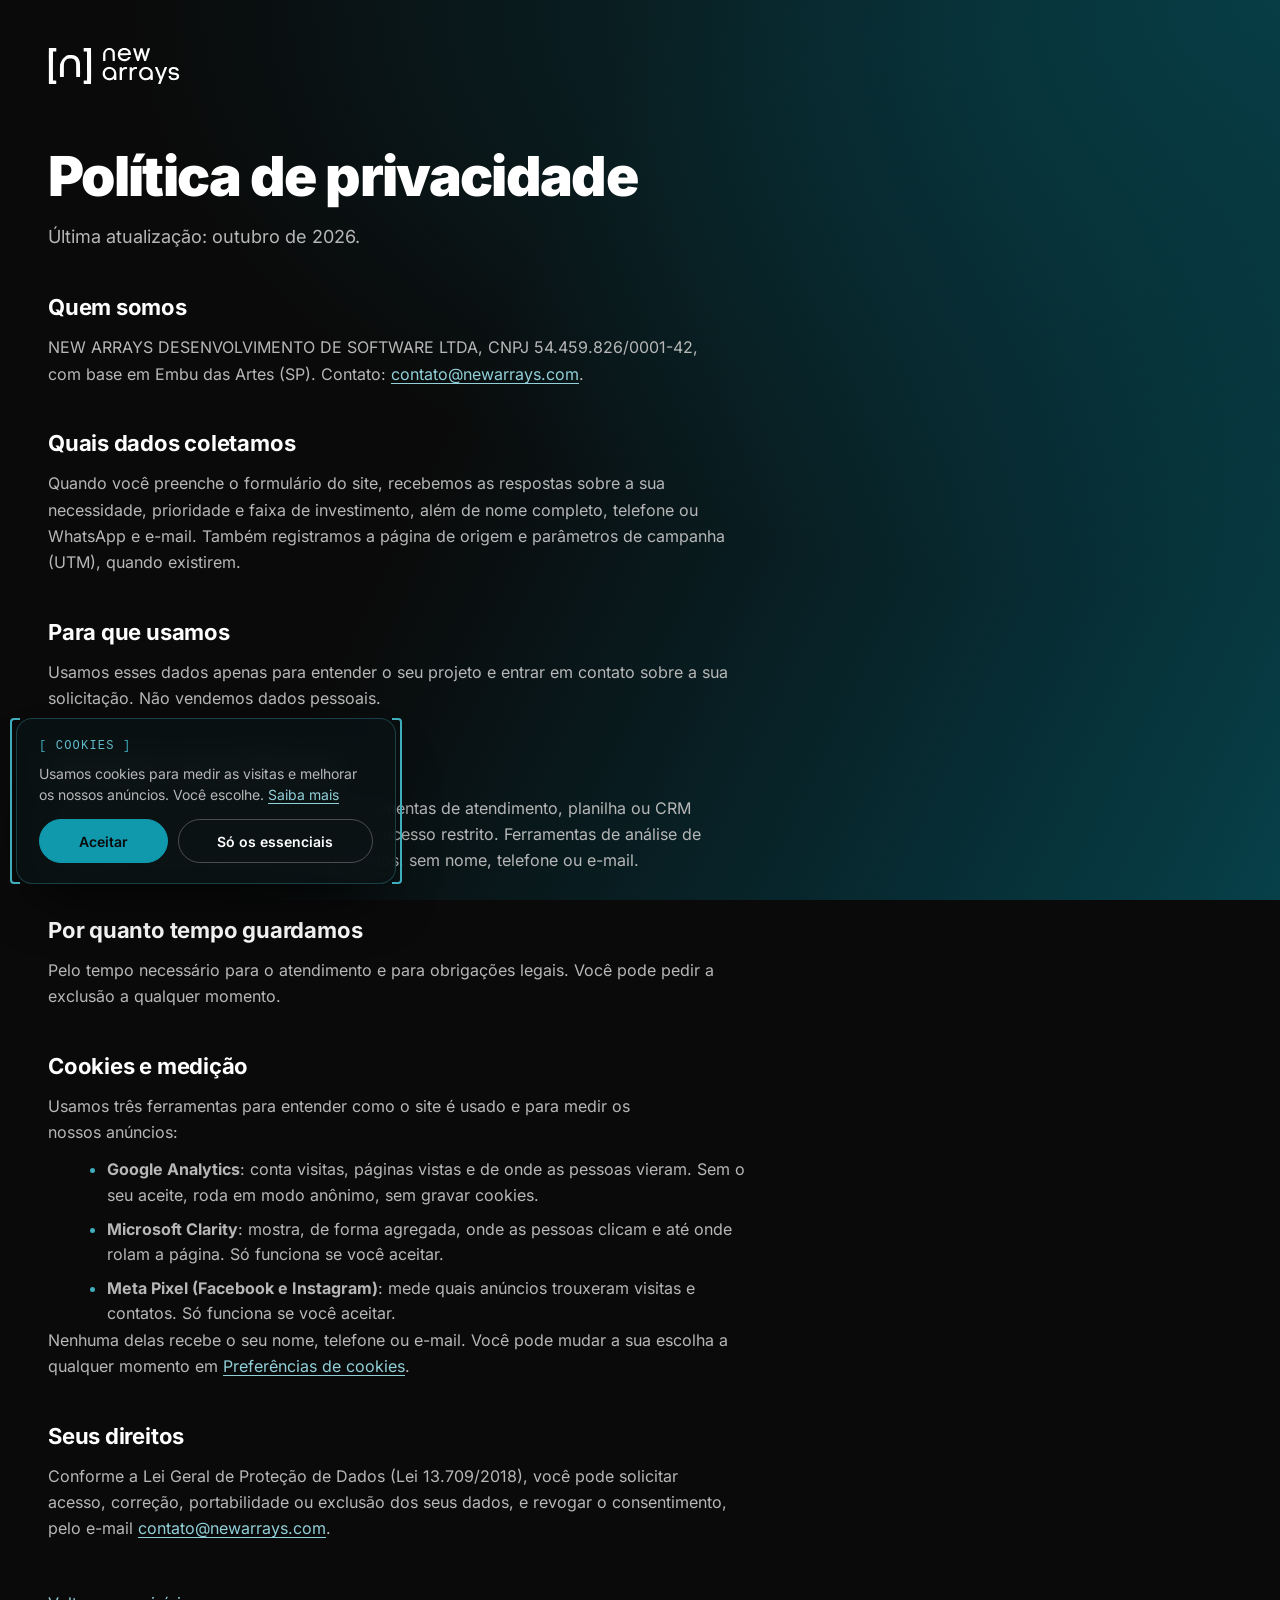
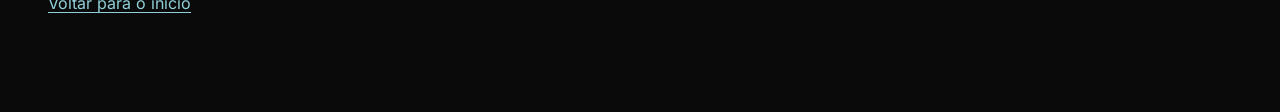
==== commit 93d829a0: "feat: create analytcs, pixel and clarity" ====
--- a/politica-de-privacidade/index.html
+++ b/politica-de-privacidade/index.html
@@ -10,6 +10,7 @@
 <link rel="icon" href="../assets/img/icons/favicon.svg" type="image/svg+xml">
 <link rel="preload" href="../assets/fonts/inter-var-latin.woff2" as="font" type="font/woff2" crossorigin>
 <link rel="stylesheet" href="../assets/css/site.css">
+<script src="../assets/js/rastreio.js" data-raiz="../" defer></script>
 <!-- MINUTA: texto base preparado pelo desenvolvedor. Precisa de revisão jurídica antes da publicação (briefing, seção 13). -->
 </head>
 <body>
@@ -18,7 +19,7 @@
   <div class="secao__in">
     <a href="../" aria-label="New Arrays, página inicial"><img src="../assets/img/logo-noslogan-white.svg" width="132" height="36" alt="New Arrays"></a>
     <h1 class="pagina-simples__titulo">Política de privacidade</h1>
-    <p class="pagina-simples__txt">Última atualização: setembro de 2026.</p>
+    <p class="pagina-simples__txt">Última atualização: outubro de 2026.</p>
 
     <h2>Quem somos</h2>
     <p>NEW ARRAYS DESENVOLVIMENTO DE SOFTWARE LTDA, CNPJ 54.459.826/0001-42, com base em Embu das Artes (SP). Contato: <a href="mailto:contato@newarrays.com">contato@newarrays.com</a>.</p>
@@ -35,6 +36,15 @@
     <h2>Por quanto tempo guardamos</h2>
     <p>Pelo tempo necessário para o atendimento e para obrigações legais. Você pode pedir a exclusão a qualquer momento.</p>
 
+    <h2 id="cookies">Cookies e medição</h2>
+    <p>Usamos três ferramentas para entender como o site é usado e para medir os nossos anúncios:</p>
+    <ul>
+      <li><strong>Google Analytics</strong>: conta visitas, páginas vistas e de onde as pessoas vieram. Sem o seu aceite, roda em modo anônimo, sem gravar cookies.</li>
+      <li><strong>Microsoft Clarity</strong>: mostra, de forma agregada, onde as pessoas clicam e até onde rolam a página. Só funciona se você aceitar.</li>
+      <li><strong>Meta Pixel (Facebook e Instagram)</strong>: mede quais anúncios trouxeram visitas e contatos. Só funciona se você aceitar.</li>
+    </ul>
+    <p>Nenhuma delas recebe o seu nome, telefone ou e-mail. Você pode mudar a sua escolha a qualquer momento em <a href="#" data-preferencias-cookies>Preferências de cookies</a>.</p>
+
     <h2>Seus direitos</h2>
     <p>Conforme a Lei Geral de Proteção de Dados (Lei 13.709/2018), você pode solicitar acesso, correção, portabilidade ou exclusão dos seus dados, e revogar o consentimento, pelo e-mail <a href="mailto:contato@newarrays.com">contato@newarrays.com</a>.</p>
 
--- a/assets/css/site.css
+++ b/assets/css/site.css
@@ -967,18 +967,6 @@
 .video-card__play span svg { width: 26px; height: 26px; margin-left: 3px; }
 .video-card__play:hover span { transform: scale(1.08); }
 
-.bastidores {
-  margin-top: clamp(56px, 8vw, 120px);
-  display: grid;
-  grid-template-columns: minmax(0, 7fr) minmax(0, 5fr);
-  gap: clamp(24px, 4vw, 56px);
-  align-items: center;
-}
-.bastidores .video-card__midia { aspect-ratio: 16 / 9; background: var(--blue-900); }
-.bastidores .video-card__vazio { border-color: rgb(255 255 255 / 0.25); color: var(--blue-100); }
-.bastidores__txt { display: grid; gap: 12px; }
-.bastidores__txt strong { font-size: clamp(1.5rem, 1.1rem + 1.2vw, 2rem); line-height: 1.15; font-weight: 800; letter-spacing: -0.02em; }
-.bastidores__txt span { color: var(--tinta-suave); max-width: 44ch; }
 
 @media (max-width: 767px) {
   .depoimentos {
@@ -996,7 +984,6 @@
   .depoimentos:focus-visible { outline-offset: -2px; }
   .video-card { grid-column: auto; scroll-snap-align: start; }
   .video-card:nth-child(2), .video-card:nth-child(3) { margin-top: 0; }
-  .bastidores { grid-template-columns: 1fr; margin-top: 48px; }
 }
 
 /* =========================================================
@@ -1330,6 +1317,8 @@
 .pagina-simples--texto h2 { margin-top: 40px; font-size: 1.375rem; font-weight: 700; letter-spacing: -0.01em; }
 .pagina-simples--texto h2 + p { margin-top: 10px; }
 .pagina-simples--texto p { max-width: 68ch; color: var(--tinta-suave); line-height: 1.65; }
+.pagina-simples--texto ul { max-width: 68ch; margin: 12px 0 0 1.2em; display: grid; gap: 8px; color: var(--tinta-suave); line-height: 1.6; list-style: disc; }
+.pagina-simples--texto li::marker { color: var(--blue-400); }
 .pagina-simples--texto a { color: var(--blue-200); }
 .pagina-simples__voltar { margin-top: 48px; }
 
@@ -1505,10 +1494,16 @@
 }
 .projeto__seguidor svg { width: 16px; height: 16px; }
 .projeto:hover .projeto__seguidor { scale: 1; }
+/* no hover, o "Visitar site" do texto some (quem aparece é o seguidor do cursor).
+   Some só a cor, e não o link inteiro: opacity no link criaria uma camada própria e a
+   área clicável (::after, que cobre o card todo) ficaria por baixo da imagem. */
 @media (hover: hover) and (pointer: fine) {
-  .projeto:hover .projeto__link { opacity: 0; }
-}
-.projeto__link { transition: opacity 0.3s ease; }
+  .projeto:hover .projeto__link { color: transparent; }
+  .projeto:hover .projeto__link svg { opacity: 0; }
+}
+.projeto__link { transition: color 0.3s ease; }
+.projeto__link svg { transition: opacity 0.3s ease, transform 0.25s var(--ease-out); }
+.projeto__link::after { z-index: 3; }
 
 /* ---------- Vídeos: colchetes fecham no hover ---------- */
 .video-card__midia { transition: outline-color 0.4s ease; outline: 1px solid transparent; outline-offset: 6px; }
@@ -1609,7 +1604,13 @@
    FLUXO DE CAMPANHAS
    ========================================================= */
 .fluxo { position: relative; }
-.fluxo__cabeca { max-width: 62ch; }
+/* cabeçalho: título à esquerda, texto + botão à direita */
+.fluxo__cabeca {
+  display: grid;
+  grid-template-columns: minmax(0, 7fr) minmax(0, 5fr);
+  gap: clamp(24px, 5vw, 80px);
+  align-items: end;
+}
 .fluxo__titulo {
   font-size: clamp(2rem, 1.1rem + 3vw, 3.5rem);
   line-height: 1.04;
@@ -1617,86 +1618,27 @@
   letter-spacing: -0.03em;
   max-width: 18ch;
 }
-.fluxo__lede { margin-top: 20px; color: var(--tinta-suave); font-size: 1.0625rem; line-height: 1.6; }
-.fluxo__grade {
-  margin-top: clamp(40px, 5vw, 64px);
-  display: grid;
-  grid-template-columns: minmax(0, 4fr) minmax(0, 8fr);
-  gap: clamp(28px, 4vw, 64px);
-  align-items: start;
-}
-.fluxo__pergunta { font-weight: 700; font-size: 1.0625rem; }
-.fluxo__origens { display: flex; flex-wrap: wrap; gap: 8px; margin-top: 14px; }
-.fluxo__chip {
-  min-height: 44px;
-  padding: 10px 16px;
-  border-radius: var(--r-pilula);
-  border: 1px solid var(--linha-forte);
-  background: rgb(10 10 10 / 0.4);
-  color: var(--tinta-suave);
-  font-weight: 600; font-size: 0.875rem;
-  cursor: pointer;
-  transition: border-color 0.25s ease, color 0.25s ease, background-color 0.25s ease, transform 0.3s var(--ease-out);
-}
-.fluxo__chip:hover { border-color: var(--blue-400); color: var(--branco); transform: translateY(-2px); }
-.fluxo__chip[aria-pressed="true"] { background: var(--blue-500); border-color: var(--blue-500); color: var(--bw-900); }
-
-.fluxo__painel {
-  margin-top: 28px;
-  padding: 22px 24px;
-  border-radius: var(--r-painel);
-  background: rgb(17 17 17 / 0.72);
-  outline: 1px solid var(--linha);
-}
-.fluxo__rota { font-size: 0.8125rem; font-weight: 600; letter-spacing: 0.06em; text-transform: uppercase; color: var(--blue-300); }
-.fluxo__passos { list-style: none; margin: 16px 0 0; padding: 0; display: grid; gap: 0; counter-reset: passo; }
-.fluxo__passos li {
+.fluxo__intro { display: grid; justify-items: start; gap: 24px; }
+.fluxo__lede { color: var(--tinta-suave); font-size: 1.0625rem; line-height: 1.6; max-width: 52ch; }
+
+/* palco: o mapa ocupa a seção de ponta a ponta */
+.fluxo__palco {
   position: relative;
-  counter-increment: passo;
-  padding: 0 0 16px 34px;
-  display: grid; gap: 2px;
-  transition: background-color 0.3s ease;
-}
-.fluxo__passos li::before {
-  content: counter(passo);
-  position: absolute; left: 0; top: 0;
-  width: 22px; height: 22px;
-  display: grid; place-items: center;
-  border-radius: 50%;
-  background: var(--blue-900);
-  outline: 1px solid var(--blue-400);
-  color: var(--blue-100);
-  font-size: 0.75rem; font-weight: 700;
-}
-.fluxo__passos li::after {
-  content: ""; position: absolute; left: 10.5px; top: 24px; bottom: 2px; width: 1px;
-  background: rgb(64 173 189 / 0.35);
-}
-.fluxo__passos li:last-child { padding-bottom: 0; }
-.fluxo__passos li:last-child::after { display: none; }
-.fluxo__passos li:last-child::before { background: var(--blue-500); color: var(--bw-900); outline: 0; }
-.fluxo__passos .fluxo__passo-ramo { counter-increment: none; }
-.fluxo__passos .fluxo__passo-ramo::before { content: ""; width: 9px; height: 9px; left: 6.5px; top: 6px; background: transparent; outline: 1px dashed var(--blue-300); }
-.fluxo__passo-ramo strong { color: var(--blue-200) !important; font-weight: 600 !important; }
-.fluxo__passos strong { font-weight: 700; font-size: 0.9375rem; }
-.fluxo__passos span { color: var(--tinta-suave); font-size: 0.875rem; line-height: 1.45; }
-.fluxo__passos li.foco strong { color: var(--blue-200); }
-@media (prefers-reduced-motion: no-preference) {
-  .fluxo__passos.entra li { animation: passo-surge 0.5s var(--ease-out) backwards; animation-delay: calc(var(--i, 0) * 70ms); }
-}
-@keyframes passo-surge { from { opacity: 0; transform: translateX(-8px); } }
-
-/* mapa */
+  margin-top: clamp(40px, 5vw, 72px);
+  padding-inline: var(--gutter);
+}
 .fluxo__mapa {
   position: relative;
+  max-width: 1760px;
+  margin: 0 auto;
   display: grid;
-  grid-template-columns: repeat(5, minmax(0, 1fr));
-  grid-template-rows: repeat(6, 58px);
-  column-gap: clamp(22px, 3vw, 44px);
-  row-gap: 12px;
+  grid-template-columns: repeat(6, minmax(0, 1fr));
+  grid-template-rows: repeat(6, clamp(54px, 4.4vw, 76px));
+  column-gap: clamp(28px, 3.6vw, 72px);
+  row-gap: clamp(10px, 0.9vw, 16px);
   padding: 8px 0;
 }
-.fluxo__linhas { position: absolute; inset: 0; width: 100%; height: 100%; overflow: visible; pointer-events: none; }
+.fluxo__linhas { position: absolute; left: 0; top: 0; width: 100%; height: 100%; overflow: visible; pointer-events: none; }
 .fluxo__linha { fill: none; stroke: rgb(255 255 255 / 0.12); stroke-width: 1.5; transition: stroke 0.4s ease, opacity 0.4s ease; }
 .fluxo__linha--ramo { stroke-dasharray: 3 5; }
 .fluxo__mapa.tem-rota .fluxo__linha:not(.ativa) { opacity: 0.5; }
@@ -1713,38 +1655,122 @@
   grid-column: var(--c); grid-row: var(--r);
   position: relative; z-index: 1;
   align-self: center;
-  display: grid; gap: 1px;
-  padding: 9px 12px;
-  border-radius: 10px;
+  display: grid; gap: 2px;
+  padding: clamp(10px, 0.8vw, 14px) clamp(12px, 1vw, 18px);
+  border-radius: 12px;
   background: rgb(17 17 17 / 0.85);
   outline: 1px solid var(--linha-forte);
-  font-size: 0.8125rem; font-weight: 600; line-height: 1.25;
+  font-size: clamp(0.8125rem, 0.62rem + 0.4vw, 1.0625rem); font-weight: 600; line-height: 1.25;
   color: var(--bw-100);
   transition: opacity 0.4s ease, outline-color 0.4s ease, background-color 0.4s ease, color 0.4s ease, transform 0.5s var(--ease-out);
 }
-.fluxo__no small { font-size: 0.6875rem; font-weight: 500; color: var(--bw-200); }
+.fluxo__no small { font-size: 0.75em; font-weight: 500; color: var(--bw-200); }
 .fluxo__no.clicavel { cursor: pointer; }
 .fluxo__no.clicavel:hover { outline-color: var(--blue-400); transform: translateX(3px); }
-.fluxo__no--chave, .fluxo__no--fim { grid-row: 3 / span 2; }
 .fluxo__no--fim { background: var(--blue-500); color: var(--bw-900); outline: 0; }
 .fluxo__no--ramo { outline-style: dashed; }
+.fluxo__no--site { outline-color: rgb(64 173 189 / 0.45); }
 .fluxo__mapa.tem-rota .fluxo__no:not(.ativo) { opacity: 0.35; }
 .fluxo__no.ativo { outline-color: var(--blue-300); color: var(--branco); background: rgb(7 64 73 / 0.9); }
 .fluxo__no.ativo small { color: var(--blue-100); }
 .fluxo__no--fim.ativo { background: var(--blue-400); color: var(--bw-900); }
 
-.fluxo__rodape { margin-top: 32px; display: flex; flex-wrap: wrap; align-items: center; justify-content: space-between; gap: 16px; }
-.fluxo__nota { color: var(--bw-200); font-size: 0.875rem; }
-
+/* origens: uma fileira de botões abaixo do mapa */
+.fluxo__escolha { margin-top: clamp(32px, 4vw, 56px); }
+.fluxo__pergunta { font-weight: 700; font-size: 1.0625rem; }
+.fluxo__origens { display: grid; grid-template-columns: repeat(6, minmax(0, 1fr)); gap: 10px; margin-top: 14px; }
+.fluxo__chip {
+  min-height: 56px;
+  padding: 10px 14px;
+  border-radius: var(--r-pilula);
+  border: 1px solid var(--linha-forte);
+  background: rgb(10 10 10 / 0.4);
+  color: var(--tinta-suave);
+  font: inherit; font-weight: 600; font-size: 0.875rem; line-height: 1.25;
+  text-align: center;
+  cursor: pointer;
+  transition: border-color 0.25s ease, color 0.25s ease, background-color 0.25s ease, transform 0.3s var(--ease-out);
+}
+.fluxo__chip:hover { border-color: var(--blue-400); color: var(--branco); transform: translateY(-2px); }
+.fluxo__chip[aria-pressed="true"] { background: var(--blue-500); border-color: var(--blue-500); color: var(--bw-900); }
+.fluxo__chip[aria-expanded="true"] { box-shadow: 0 10px 30px -12px rgb(16 152 173 / 0.7); }
+.fluxo__seta { display: inline-block; width: 14px; height: 14px; vertical-align: -2px; margin: 0 2px; }
+
+/* dropdown com a explicação do caminho ativo */
+.fluxo__drop { display: grid; grid-template-rows: 0fr; transition: grid-template-rows 0.6s var(--ease-out); }
+.fluxo__drop.aberto { grid-template-rows: 1fr; }
+.fluxo__drop-in { min-height: 0; overflow: hidden; }
+.fluxo__painel {
+  position: relative;
+  margin-top: 18px;
+  padding: 24px clamp(20px, 2.4vw, 32px) 26px;
+  border-radius: var(--r-painel);
+  background: rgb(17 17 17 / 0.72);
+  outline: 1px solid var(--linha);
+  opacity: 0;
+  transform: translateY(-10px);
+  transition: opacity 0.35s ease, transform 0.5s var(--ease-out);
+}
+.fluxo__drop.aberto .fluxo__painel { opacity: 1; transform: none; transition-delay: 0.12s; }
+.fluxo__seta-drop {
+  position: absolute; top: -7px; left: 0;
+  width: 14px; height: 14px;
+  background: rgb(17 17 17);
+  border-left: 1px solid var(--linha); border-top: 1px solid var(--linha);
+  transform: translateX(calc(var(--sx, 40px) - 7px)) rotate(45deg);
+  transition: transform 0.55s var(--ease-out);
+}
+.fluxo__drop-in { padding-top: 8px; margin-top: -8px; }
+.fluxo__rota { font-size: 0.8125rem; font-weight: 600; letter-spacing: 0.06em; text-transform: uppercase; color: var(--blue-300); }
+/* passos na horizontal (desktop), como o próprio mapa */
+.fluxo__passos { list-style: none; margin: 18px 0 0; padding: 0; display: grid; grid-auto-flow: column; grid-auto-columns: minmax(0, 1fr); gap: 20px; counter-reset: passo; }
+.fluxo__passos li { position: relative; counter-increment: passo; display: grid; align-content: start; gap: 4px; padding-top: 36px; }
+.fluxo__passos li::before {
+  content: counter(passo);
+  position: absolute; left: 0; top: 0;
+  width: 24px; height: 24px;
+  display: grid; place-items: center;
+  border-radius: 50%;
+  background: var(--blue-900);
+  outline: 1px solid var(--blue-400);
+  color: var(--blue-100);
+  font-size: 0.75rem; font-weight: 700;
+}
+.fluxo__passos li::after { content: ""; position: absolute; left: 34px; right: -10px; top: 12px; height: 1px; background: rgb(64 173 189 / 0.35); }
+.fluxo__passos li:last-child::after { display: none; }
+.fluxo__passos li:last-child::before { background: var(--blue-500); color: var(--bw-900); outline: 0; }
+.fluxo__passos .fluxo__passo-ramo { counter-increment: none; }
+.fluxo__passos .fluxo__passo-ramo::before { content: ""; width: 10px; height: 10px; left: 7px; top: 7px; background: transparent; outline: 1px dashed var(--blue-300); }
+.fluxo__passo-ramo strong { color: var(--blue-200) !important; font-weight: 600 !important; }
+.fluxo__passos strong { font-weight: 700; font-size: 0.9375rem; }
+.fluxo__passos span { color: var(--tinta-suave); font-size: 0.875rem; line-height: 1.45; }
+.fluxo__passos li.foco strong { color: var(--blue-200); }
+@media (prefers-reduced-motion: no-preference) {
+  .fluxo__passos.entra li { animation: passo-surge 0.5s var(--ease-out) backwards; animation-delay: calc(var(--i, 0) * 70ms); }
+}
+@keyframes passo-surge { from { opacity: 0; transform: translateY(8px); } }
+.fluxo__nota { margin-top: 20px; color: var(--bw-200); font-size: 0.875rem; }
+.fluxo__arraste { display: none; }
+
+/* ---------- abaixo de 1024px ---------- */
 @media (max-width: 1023px) {
-  .fluxo__grade { grid-template-columns: minmax(0, 1fr); }
-  .fluxo__lado { min-width: 0; }
-  .fluxo__mapa { display: none; }
-  .fluxo__origens { flex-wrap: nowrap; overflow-x: auto; margin-inline: calc(var(--gutter) * -1); padding: 2px var(--gutter) 6px; scrollbar-width: none; }
+  .fluxo__cabeca { grid-template-columns: minmax(0, 1fr); }
+  .fluxo__origens { display: flex; flex-wrap: nowrap; overflow-x: auto; margin-inline: calc(var(--gutter) * -1); padding: 2px var(--gutter) 8px; scrollbar-width: none; }
   .fluxo__origens::-webkit-scrollbar { display: none; }
-  .fluxo__chip { flex: none; }
-}
-.fluxo__seta { display: inline-block; width: 14px; height: 14px; vertical-align: -2px; margin: 0 2px; }
+  .fluxo__chip { flex: none; min-height: 48px; padding-inline: 18px; }
+  .fluxo__passos { grid-auto-flow: row; gap: 0; }
+  .fluxo__passos li { padding: 0 0 16px 36px; }
+  .fluxo__passos li::after { left: 11.5px; right: auto; top: 26px; bottom: 2px; width: 1px; height: auto; }
+  .fluxo__passos li:last-child { padding-bottom: 0; }
+
+  /* celular: mapa em tamanho legível; a pessoa arrasta para o lado e a "câmera" acompanha o lead */
+  .fluxo .fluxo__palco { overflow-x: auto; overflow-y: hidden; padding-inline: var(--gutter); scrollbar-width: none; -webkit-mask-image: linear-gradient(to right, transparent 0, #000 var(--gutter), #000 calc(100% - 48px), transparent 100%); mask-image: linear-gradient(to right, transparent 0, #000 var(--gutter), #000 calc(100% - 48px), transparent 100%); }
+  .fluxo .fluxo__palco::-webkit-scrollbar { display: none; }
+  .fluxo .fluxo__mapa { width: 920px; max-width: none; margin: 0; grid-template-rows: repeat(6, 52px); column-gap: 30px; row-gap: 10px; }
+  .fluxo .fluxo__no { font-size: 13px; padding: 9px 11px; }
+  .fluxo .fluxo__arraste { display: block; margin: 10px var(--gutter) 0; color: var(--bw-200); font-size: 0.8125rem; }
+
+}
 
 /* trilho de projetos: sem JS/GSAP vira rolagem lateral nativa; com GSAP desliza com a rolagem da página */
 .projetos__trilho { display: flex; flex-wrap: nowrap; overflow-x: auto; scrollbar-width: none; }
@@ -1785,7 +1811,8 @@
 .origem__frase {
   font-size: clamp(1.0625rem, 0.9rem + 0.6vw, 1.375rem);
   color: var(--blue-100);
-  max-width: 34ch;
+  max-width: 44ch;
+  text-wrap: balance;
 }
 .origem--js .origem__marca { opacity: var(--t); transform: translateY(calc((1 - var(--t)) * 6px)); }
 .origem--js .origem__frase { opacity: calc(var(--t) * 1.2 - 0.2); transform: translateY(calc((1 - var(--t)) * 16px)); }
@@ -2030,7 +2057,7 @@
 .pilar__midia--redes > :nth-child(2) { height: 86%; align-self: end; }
 .pilar__midia--redes > :nth-child(3) { height: 66%; align-self: start; }
 .pilar__midia--trafego { display: grid; grid-template-rows: 1.2fr 1fr; gap: 12px; height: clamp(240px, 34vw, 420px); }
-.pilar__midia--sites { height: clamp(220px, 30vw, 380px); }
+.pilar__midia--sites { height: auto; }
 
 /* espaço reservado para imagem real (provisório: tracejado de propósito) */
 .pilar__slot {
@@ -2050,30 +2077,11 @@
 .pilar__slot svg { width: 28px; height: 28px; }
 .pilar__slot small { font-size: 0.75rem; line-height: 1.35; color: rgb(255 255 255 / 0.6); }
 
-/* janelas de navegador com prints reais */
-.janela {
-  margin: 0;
-  position: absolute;
-  border-radius: 10px;
-  background: var(--bw-700);
-  border: 1px solid var(--linha-forte);
-  box-shadow: 0 28px 60px -28px rgb(0 0 0 / 0.85);
-}
-.janela--tras { top: 0; right: 0; width: 74%; }
-.janela--frente { left: 0; bottom: 0; width: 90%; }
-/* as janelas se ajustam à altura disponível (a cena do desktop deixa a área de mídia mais baixa) */
-@media (min-width: 640px) {
-  .pilar__midia--sites { container-type: size; }
-  .janela--tras { width: min(74%, calc((62cqh - 26px) * 1.7778)); }
-  .janela--frente { width: min(90%, calc((70cqh - 26px) * 1.7778)); }
-}
+/* barra de navegador usada na vitrine de sites */
 .janela__barra { display: flex; align-items: center; gap: 6px; height: 26px; padding: 0 10px; background: #161616; border-bottom: 1px solid var(--linha); }
 .janela__barra i { width: 8px; height: 8px; border-radius: 50%; background: rgb(255 255 255 / 0.18); }
 .janela__barra span { margin-left: 8px; padding: 2px 10px; border-radius: var(--r-pilula); background: rgb(255 255 255 / 0.06); color: var(--bw-200); font-size: 0.6875rem; line-height: 1.4; }
-.janela--tras img { display: block; width: 100%; height: auto; aspect-ratio: 16 / 9; object-fit: cover; object-position: top; filter: grayscale(0.7) brightness(0.6); }
-.janela__tela { position: relative; display: block; aspect-ratio: 16 / 9; }
-.janela__tela img { position: absolute; inset: 0; width: 100%; height: 100%; object-fit: cover; object-position: top; opacity: 0; transition: opacity 0.9s ease; }
-.janela__tela img.ativa { opacity: 1; }
+
 
 @media (max-width: 1023px) {
   .pilares__grade { grid-template-columns: minmax(0, 1fr) minmax(0, 1fr); }
@@ -2085,9 +2093,6 @@
   .pilar { padding: 18px; }
   .pilar__midia--redes { height: 300px; }
   .pilar__midia--trafego { height: 300px; }
-  .pilar__midia--sites { height: auto; }
-  .janela--tras { display: none; }
-  .janela--frente { position: relative; width: 100%; }
 }
 
 /* =========================================================
@@ -2251,3 +2256,662 @@
 .carregando .topo__in, .carregando .hero__array::before, .carregando .hero__array::after,
 .carregando .hero__array .servicos-lista { animation-play-state: paused; }
 .carregando .dock { opacity: 0; transition: none; }
+.fluxo__palco:focus-visible { outline: 2px solid var(--blue-400); outline-offset: 4px; border-radius: 8px; }
+
+/* =========================================================
+   PILARES · título compacto + zoom flutuante no hover (desktop)
+   O pilar sob o mouse cresce para fora da própria coluna (margens
+   negativas calculadas em abertura.js: --zl, --zr, --zt, --zb) e
+   flutua à frente; o conteúdo se reorganiza no tamanho maior
+   (não é escala: textos e imagens ficam nítidos). Os outros recuam.
+   ========================================================= */
+@media (min-width: 1024px) {
+  .pilares__cabeca { display: flex; align-items: baseline; flex-wrap: wrap; column-gap: 24px; row-gap: 6px; }
+  .pilares__titulo { font-size: clamp(1.375rem, 0.7rem + 1.25vw, 2.25rem); max-width: none; letter-spacing: -0.02em; }
+  .pilares__lede { margin-top: 0; font-size: clamp(0.9375rem, 0.85rem + 0.2vw, 1.0625rem); }
+  .cena-abertura .pilares__in { gap: clamp(12px, 2vh, 22px); }
+}
+@media (min-width: 1024px) and (hover: hover) and (pointer: fine) {
+  .pilar {
+    transition: margin 0.6s var(--ease-out), opacity 0.45s ease, transform 0.6s var(--ease-out), filter 0.45s ease;
+  }
+  .pilar.pilar--zoom {
+    z-index: 4;
+    margin: calc(var(--zt, 0px) * -1) calc(var(--zr, 0px) * -1) calc(var(--zb, 0px) * -1) calc(var(--zl, 0px) * -1);
+  }
+  .pilar.pilar--zoom::before {
+    background:
+      radial-gradient(120% 70% at 0% 0%, rgb(16 152 173 / 0.2), transparent 60%),
+      linear-gradient(180deg, #0A3F48, #0C1517);
+    border-color: rgb(64 173 189 / 0.55);
+    box-shadow: 0 40px 100px -30px rgb(0 0 0 / 0.9);
+  }
+  .pilares__grade.tem-zoom .pilar:not(.pilar--zoom) { opacity: 0.32; transform: scale(0.97); filter: saturate(0.4); }
+  .pilar--zoom .pilar__txt { max-width: 56ch; }
+  /* no tráfego ampliado, os dois prints ficam lado a lado (mais quadrados, mais legíveis) */
+  .pilar__midia--trafego { transition: grid-template-columns 0.5s var(--ease-out); }
+}
+
+/* =========================================================
+   PILAR SITES · vitrine de sites reais
+   Card normal (desktop): 3 sites empilhados ocupando a altura toda.
+   Ampliado (hover) e celular/tablet: o primeiro site fica grande em
+   cima e os demais aparecem numa grade embaixo, com "Ver todos".
+   ========================================================= */
+.vitrine { list-style: none; margin: 0; padding: 0; display: grid; gap: 10px; height: 100%; }
+.vitrine__item { min-height: 0; }
+.vitrine__link {
+  position: relative; display: flex; flex-direction: column; height: 100%;
+  border-radius: 10px; overflow: hidden; text-decoration: none;
+  background: var(--bw-700); border: 1px solid var(--linha-forte);
+  box-shadow: 0 24px 50px -30px rgb(0 0 0 / 0.85);
+  transition: border-color 0.3s ease, transform 0.4s var(--ease-out);
+}
+.vitrine__link:hover, .vitrine__link:focus-visible { border-color: var(--blue-400); }
+.vitrine__link img { flex: 1; min-height: 0; width: 100%; height: 100%; object-fit: cover; object-position: top; transition: filter 0.4s ease, transform 0.8s var(--ease-out); }
+.vitrine__link:hover img { transform: scale(1.03); }
+.vitrine__link .janela__barra { flex: none; height: 22px; }
+.vitrine__link .janela__barra span { font-size: 0.625rem; padding: 1px 8px; }
+.vitrine__nome {
+  position: absolute; left: 8px; bottom: 8px;
+  padding: 3px 9px; border-radius: var(--r-pilula);
+  background: rgb(10 10 10 / 0.78); color: var(--branco);
+  font-size: 0.6875rem; font-weight: 600; line-height: 1.3;
+}
+.vitrine__todos {
+  flex-direction: row; align-items: center; justify-content: center; gap: 8px;
+  background: rgb(7 64 73 / 0.55); border-style: dashed; border-color: rgb(64 173 189 / 0.45);
+  color: var(--blue-100); font-size: 0.8125rem; font-weight: 600; text-align: center; padding: 10px;
+}
+.vitrine__todos svg { width: 16px; height: 16px; flex: none; }
+
+/* card normal no desktop: 3 empilhados */
+@media (min-width: 1024px) {
+  .vitrine { grid-template-columns: 1fr; grid-template-rows: repeat(3, minmax(0, 1fr)); }
+  .vitrine__item:nth-child(n + 4) { display: none; }
+  /* ampliado: o de cima cresce; os outros entram embaixo em 3 colunas */
+  .pilar--zoom .vitrine { grid-template-columns: repeat(3, minmax(0, 1fr)); grid-template-rows: minmax(0, 1.9fr) minmax(0, 1fr) minmax(0, 1fr); }
+  .pilar--zoom .vitrine__item:first-child { grid-column: 1 / -1; }
+  .pilar--zoom .vitrine__item:nth-child(n + 4) { display: block; animation: vitrine-entra 0.5s var(--ease-out) backwards; animation-delay: calc((var(--n, 0)) * 50ms + 0.12s); }
+  .pilar--zoom .vitrine__item:first-child .vitrine__nome { font-size: 0.8125rem; }
+}
+@keyframes vitrine-entra { from { opacity: 0; transform: translateY(14px) scale(0.97); } }
+.vitrine__item:nth-child(4) { --n: 1; } .vitrine__item:nth-child(5) { --n: 2; } .vitrine__item:nth-child(6) { --n: 3; } .vitrine__item:nth-child(7) { --n: 4; }
+
+/* celular e tablet: o primeiro grande, os outros em grade (sem hover) */
+@media (max-width: 1023px) {
+  .vitrine { grid-template-columns: repeat(3, minmax(0, 1fr)); }
+  .vitrine__item:first-child { grid-column: 1 / -1; }
+  .vitrine__item:first-child .vitrine__link img { aspect-ratio: 16 / 9; height: auto; }
+  .vitrine__item:not(:first-child) .vitrine__link img { aspect-ratio: 4 / 3; height: auto; }
+  .vitrine__item:not(:first-child) .janela__barra span { display: none; }
+}
+@media (max-width: 639px) {
+  .vitrine { grid-template-columns: repeat(2, minmax(0, 1fr)); }
+}
+@media (prefers-reduced-motion: reduce) {
+  .pilar--zoom .vitrine__item:nth-child(n + 4) { animation: none; }
+}
+
+/* sugestão de correção do e-mail ("Você quis dizer ...?") */
+.campo__sugestao { margin-top: 6px; font-size: 0.875rem; color: var(--blue-200); }
+.campo__sugestao button {
+  font: inherit; font-weight: 700; color: var(--branco);
+  background: none; border: 0; padding: 0; cursor: pointer;
+  text-decoration: underline; text-decoration-color: var(--blue-400); text-underline-offset: 3px;
+}
+.campo__sugestao button:hover, .campo__sugestao button:focus-visible { color: var(--blue-200); }
+
+/* =========================================================
+   TRABALHOS REAIS NOS PILARES (vídeo, carrossel e print)
+   assets/js/midia.js liga os vídeos e passa os carrosséis só quando estão na tela
+   ========================================================= */
+.peca { position: relative; display: block; min-height: 0; background: #0b1416; border: 1px solid rgb(255 255 255 / 0.08); color: inherit; text-decoration: none; isolation: isolate; }
+.peca video, .peca img { position: absolute; inset: 0; width: 100%; height: 100%; object-fit: cover; }
+.peca--print { margin: 0; background: #fff; }
+.peca--print img { object-position: 50% 6%; }
+.peca__galeria img { opacity: 0; transition: opacity 0.9s ease; }
+.peca__galeria img:first-child, .peca__galeria img.ativa { opacity: 1; }
+.peca__galeria.rodando img:first-child:not(.ativa) { opacity: 0; }
+.peca::after { content: ""; position: absolute; inset: 0; z-index: 1; background: linear-gradient(to top, rgb(5 12 14 / 0.82), transparent 42%); pointer-events: none; }
+.peca__selo {
+  position: absolute; left: 8px; right: 8px; bottom: 8px; z-index: 2;
+  display: grid; gap: 1px;
+  font-size: 0.6875rem; line-height: 1.25; color: rgb(255 255 255 / 0.78);
+}
+.peca__selo strong { font-size: 0.8125rem; color: #fff; font-weight: 700; }
+a.peca { transition: border-color 0.3s ease; }
+a.peca:hover, a.peca:focus-visible { border-color: var(--blue-400); }
+a.peca video, a.peca img { transition: transform 0.8s var(--ease-out); }
+a.peca:hover video, a.peca:hover .peca__galeria img { transform: scale(1.03); }
+
+/* redes: Reels alto à esquerda, dois posts empilhados à direita */
+.pilar__midia--redes { grid-template-columns: 9fr 6.4fr; grid-template-rows: 1fr 1fr; }
+.pilar__midia--redes > :nth-child(1) { grid-row: 1 / -1; height: 100%; }
+.pilar__midia--redes > :nth-child(2), .pilar__midia--redes > :nth-child(3) { height: 100%; align-self: stretch; }
+/* tráfego: print e Reels em leque (sobrepostos, inclinados); trocam de lugar sozinhos (midia.js) */
+.pilar__midia--trafego { display: block; }
+.leque { position: relative; height: 100%; overflow: visible; border-radius: 0; }
+.leque__peca {
+  position: absolute;
+  width: auto;
+  border-radius: 14px;
+  overflow: hidden;
+  box-shadow: 0 28px 56px -18px rgb(0 0 0 / 0.85);
+  transition: top 0.7s var(--ease-out), height 0.7s var(--ease-out), transform 0.7s var(--ease-out), filter 0.5s ease, z-index 0s 0.25s;
+}
+.peca--print.leque__peca { aspect-ratio: 640 / 1383; }
+.peca--reel.leque__peca { aspect-ratio: 9 / 16; }
+/* quem está atrás: um pouco menor e mais escuro; quem está na frente: por cima */
+.leque__peca .peca__selo { transition: opacity 0.4s ease; }
+
+
+@media (min-width: 1024px) and (hover: hover) and (pointer: fine) {
+  /* ampliado: Reels + dois posts lado a lado, bem maiores */
+  .pilar--zoom .peca__selo { left: 12px; bottom: 12px; font-size: 0.8125rem; }
+  .pilar--zoom .peca__selo strong { font-size: 0.9375rem; }
+  /* ampliado: o leque abre e as duas peças ficam lado a lado, inteiras */
+}
+
+/* =========================================================
+   RESULTADOS: vídeos de clientes (9:16, grandes e legíveis)
+   ========================================================= */
+.reels {
+  position: relative;
+  margin-top: clamp(40px, 6vw, 72px);
+  display: grid;
+  grid-template-columns: repeat(4, minmax(0, 1fr));
+  gap: clamp(14px, 1.6vw, 24px);
+  align-items: start;
+}
+.reel { position: relative; margin: 0; }
+.reel:nth-child(even) { margin-top: clamp(24px, 4vw, 56px); }
+.reel__midia {
+  position: relative;
+  aspect-ratio: 9 / 16;
+  max-height: calc(100svh - 170px);
+  margin-inline: auto;
+  border-radius: var(--r-painel);
+  overflow: hidden;
+  background: #0b1416;
+  outline: 1px solid rgb(255 255 255 / 0.08);
+  outline-offset: -1px;
+  transition: outline-color 0.4s ease, outline-offset 0.4s ease;
+}
+.reel:hover .reel__midia, .reel.com-som .reel__midia { outline-color: rgb(64 173 189 / 0.6); }
+.reel__video { position: absolute; inset: 0; width: 100%; height: 100%; object-fit: cover; cursor: pointer; }
+.reel__selo {
+  position: absolute; top: 16px; left: 12px; right: 62px; justify-self: start; width: max-content; max-width: calc(100% - 74px); z-index: 1;
+  padding: 5px 11px;
+  border-radius: var(--r-pilula);
+  background: rgb(5 12 14 / 0.72);
+  backdrop-filter: blur(6px);
+  border: 1px solid rgb(64 173 189 / 0.45);
+  color: #fff; font-size: 0.8125rem; font-weight: 700; line-height: 1.3;
+  pointer-events: none;
+}
+.reel__som {
+  position: absolute; right: 10px; top: 10px; z-index: 1;
+  width: 44px; height: 44px;
+  display: grid; place-items: center;
+  border-radius: 50%;
+  border: 1px solid rgb(255 255 255 / 0.25);
+  background: rgb(5 12 14 / 0.66);
+  backdrop-filter: blur(6px);
+  color: #fff;
+  cursor: pointer;
+  transition: background 0.25s ease, transform 0.25s var(--ease-out), border-color 0.25s ease;
+}
+.reel__som:hover { transform: scale(1.06); border-color: var(--blue-400); }
+.reel__som svg { width: 20px; height: 20px; }
+.reel__som .so-som, .reel__som[aria-pressed="true"] .so-mudo { display: none; }
+.reel__som[aria-pressed="true"] .so-som { display: block; }
+.reel__som[aria-pressed="true"] { background: var(--acao); color: var(--bw-900); border-color: transparent; }
+.reel__progresso { position: absolute; left: 0; right: 0; bottom: 0; height: 3px; background: rgb(255 255 255 / 0.12); z-index: 1; }
+.reel__progresso i { display: block; height: 100%; width: 100%; background: var(--blue-400); transform: scaleX(0); transform-origin: 0 50%; }
+.reel__legenda { display: grid; gap: 3px; margin-top: 14px; }
+.reel__legenda strong { font-weight: 700; font-size: 1.0625rem; }
+.reel__legenda > span { color: var(--tinta-suave); font-size: 0.9375rem; line-height: 1.4; }
+.reel__ig {
+  justify-self: start;
+  display: inline-flex; align-items: center; gap: 6px;
+  margin-top: 6px;
+  color: var(--blue-300); font-size: 0.875rem; font-weight: 600;
+  text-decoration: underline; text-decoration-color: rgb(64 173 189 / 0.4); text-underline-offset: 3px;
+}
+.reel__ig:hover { color: #fff; text-decoration-color: currentColor; }
+.reel__ig svg { width: 16px; height: 16px; }
+
+@media (max-width: 1023px) {
+  .reels {
+    grid-template-columns: none;
+    grid-auto-flow: column;
+    grid-auto-columns: minmax(240px, 42%);
+    overflow-x: auto;
+    scroll-snap-type: x mandatory;
+    margin-inline: calc(var(--gutter) * -1);
+    padding-inline: var(--gutter);
+    scroll-padding-inline: var(--gutter);
+    padding-bottom: 8px;
+    scrollbar-width: none;
+  }
+  .reels::-webkit-scrollbar { display: none; }
+  .reels:focus-visible { outline-offset: -2px; }
+  .reel { scroll-snap-align: start; }
+  .reel:nth-child(even) { margin-top: 0; }
+}
+@media (max-width: 639px) {
+  .reels { grid-auto-columns: 74%; }
+}
+
+/* =========================================================
+   BASTIDORES · como o trabalho acontece
+   Sem cena (celular, reduzir movimento): seção comum, vídeo e etapas empilhados.
+   Com cena (html.cena-bast, desktop/tablet): palco preso por ~2,2 telas;
+   movimento.js anima o vídeo crescendo, as etapas acendendo e a saída.
+   ========================================================= */
+.bastidores { position: relative; padding-block: clamp(72px, 10vw, 140px); }
+.bastidores__palco {
+  width: 100%;
+  max-width: calc(var(--largura) + var(--gutter) * 2);
+  margin-inline: auto;
+  padding-inline: var(--gutter);
+  display: grid;
+  gap: clamp(20px, 3vh, 36px);
+}
+.bastidores__cabeca { display: grid; grid-template-columns: minmax(0, 1.25fr) minmax(0, 1fr); gap: 16px 48px; align-items: end; }
+.bastidores__kicker { grid-column: 1 / -1; color: var(--blue-300); font-family: ui-monospace, "SFMono-Regular", Menlo, monospace; font-size: 0.875rem; letter-spacing: 0.08em; text-transform: uppercase; }
+.bastidores__kicker span { color: var(--blue-400); }
+.bastidores__titulo { font-size: clamp(2rem, 1rem + 3.6vw, 4.25rem); line-height: 0.98; font-weight: 900; letter-spacing: -0.035em; text-transform: uppercase; }
+.bt__linha { display: block; overflow: hidden; padding-bottom: 0.06em; }
+.bt__linha > span { display: inline-block; }
+.bastidores__lado { display: grid; gap: 16px; justify-items: start; }
+.bastidores__intro { color: var(--tinta-suave); font-size: 1.0625rem; line-height: 1.5; max-width: 46ch; }
+.bastidores__yt {
+  display: inline-flex; align-items: center; gap: 10px;
+  padding: 10px 18px 10px 12px; border-radius: var(--r-pilula);
+  border: 1px solid rgb(64 173 189 / 0.45); color: #fff; font-weight: 700; font-size: 0.9375rem; text-decoration: none;
+  transition: background 0.3s ease, border-color 0.3s ease;
+}
+.bastidores__yt svg { width: 26px; height: 26px; padding: 6px; border-radius: 50%; background: var(--acao); color: var(--bw-900); }
+.bastidores__yt:hover { background: rgb(16 152 173 / 0.18); border-color: var(--blue-400); }
+
+/* a tela: vídeo 16:9 com moldura, cantos em colchete, REC e cursor "Ver no YouTube" */
+.bastidores__tela { position: relative; display: block; justify-self: center; width: 100%; max-width: 1180px; color: inherit; text-decoration: none; cursor: none; }
+.bastidores__moldura {
+  position: relative; display: block; aspect-ratio: 16 / 9; overflow: hidden;
+  border-radius: var(--r-painel); background: #050b0c;
+  outline: 1px solid rgb(255 255 255 / 0.08); outline-offset: -1px;
+  transition: outline-color 0.4s ease;
+}
+.bastidores__video { position: absolute; inset: 0; width: 100%; height: 100%; object-fit: cover; scale: 1.001; transition: scale 1.1s var(--ease-out), filter 0.6s ease; filter: saturate(0.92); }
+.bastidores__tela:hover .bastidores__video { scale: 1.045; filter: saturate(1.08); }
+.bastidores__tela:hover .bastidores__moldura { outline-color: rgb(64 173 189 / 0.6); }
+.bastidores__moldura::after { content: ""; position: absolute; inset: 0; background: linear-gradient(to top, rgb(5 12 14 / 0.75), transparent 35%), linear-gradient(to bottom, rgb(5 12 14 / 0.45), transparent 25%); pointer-events: none; }
+.bastidores__rec, .bastidores__rotulo { position: absolute; z-index: 1; font-family: ui-monospace, "SFMono-Regular", Menlo, monospace; font-size: 0.8125rem; letter-spacing: 0.06em; color: #fff; }
+.bastidores__rec { top: 16px; right: 18px; display: inline-flex; align-items: center; gap: 8px; } /* à direita: à esquerda fica a marca d'água do próprio vídeo */
+.bastidores__rec i { width: 9px; height: 9px; border-radius: 50%; background: #ff4b4b; box-shadow: 0 0 10px #ff4b4b; animation: rec-pisca 1.2s steps(2, jump-none) infinite; }
+@keyframes rec-pisca { 50% { opacity: 0.2; } }
+.bastidores__rotulo { left: 18px; bottom: 16px; color: rgb(255 255 255 / 0.8); text-transform: uppercase; }
+.bastidores__cursor {
+  position: absolute; left: 0; top: 0; z-index: 2;
+  display: inline-flex; align-items: center; gap: 8px;
+  margin: -24px 0 0 -70px; padding: 12px 18px 12px 14px;
+  border-radius: var(--r-pilula); background: var(--blue-50); color: var(--bw-900);
+  font-weight: 700; font-size: 0.9375rem; white-space: nowrap; pointer-events: none;
+  scale: 0; transition: scale 0.4s var(--ease-out);
+}
+.bastidores__cursor svg { width: 16px; height: 16px; }
+.bastidores__tela:hover .bastidores__cursor { scale: 1; }
+@media (hover: none), (pointer: coarse) {
+  .bastidores__tela { cursor: pointer; }
+  .bastidores__cursor { left: 50% !important; top: 50% !important; scale: 1; margin: -24px 0 0 -72px; }
+}
+/* cantos em colchete que abraçam a tela */
+.bastidores__canto { position: absolute; width: 34px; height: 34px; border: 3px solid var(--blue-400); pointer-events: none; transition: transform 0.6s var(--ease-out); }
+.bastidores__canto--a { left: -14px; top: -14px; border-right: 0; border-bottom: 0; }
+.bastidores__canto--b { right: -14px; bottom: -14px; border-left: 0; border-top: 0; }
+.bastidores__tela:hover .bastidores__canto--a { transform: translate(-6px, -6px); }
+.bastidores__tela:hover .bastidores__canto--b { transform: translate(6px, 6px); }
+
+/* etapas: acendem uma a uma (classe .acesa vinda do movimento.js; sem cena, todas acesas) */
+.bastidores__etapas { list-style: none; margin: 0; padding: 0; display: grid; grid-template-columns: repeat(6, minmax(0, 1fr)); gap: 10px; counter-reset: none; position: relative; }
+.bastidores__etapas li {
+  position: relative; padding: 14px 0 0; border-top: 2px solid rgb(255 255 255 / 0.12);
+  color: rgb(255 255 255 / 0.66); font-weight: 700; font-size: 0.9375rem;
+  transition: color 0.5s ease, border-color 0.5s ease;
+}
+.bastidores__etapas li span { display: block; font-family: ui-monospace, Menlo, monospace; font-size: 0.75rem; font-weight: 500; color: rgb(255 255 255 / 0.6); margin-bottom: 4px; transition: color 0.5s ease; }
+.bastidores__etapas li::before { content: ""; position: absolute; left: 0; top: -2px; height: 2px; width: 100%; background: var(--blue-400); transform: scaleX(0); transform-origin: 0 50%; transition: transform 0.6s var(--ease-out); }
+.bastidores__etapas li.acesa, html:not(.cena-bast) .bastidores__etapas li { color: #fff; }
+.bastidores__etapas li.acesa span, html:not(.cena-bast) .bastidores__etapas li span { color: var(--blue-300); }
+.bastidores__etapas li.acesa::before, html:not(.cena-bast) .bastidores__etapas li::before { transform: scaleX(1); }
+
+/* --- com cena presa --- */
+.cena-bast .bastidores { height: 320vh; padding: 0; }
+.cena-bast .bastidores__palco {
+  position: sticky; top: 0; height: 100vh; height: 100dvh;
+  max-width: none; padding: calc(var(--topo-h) + 2.5vh) max(var(--gutter), calc((100vw - var(--largura)) / 2)) 3.5vh;
+  grid-template-rows: auto minmax(0, 1fr) auto; grid-template-columns: minmax(0, 1fr); align-content: stretch; overflow: clip;
+}
+.cena-bast .bastidores__titulo { font-size: clamp(1.9rem, 0.8rem + 2.7vw, 3.6rem); }
+/* Projetos entra por cima da saída dos bastidores, no mesmo lugar (sem a página descer) */
+.cena-bast .projetos { margin-top: -100vh; z-index: 2; pointer-events: none; }
+.cena-bast .projetos .fx-palco > * { pointer-events: auto; }
+
+@media (max-width: 767px) {
+  .bastidores__cabeca { grid-template-columns: 1fr; }
+  .bastidores__etapas { grid-template-columns: repeat(3, minmax(0, 1fr)); row-gap: 18px; }
+  .bastidores__canto { width: 24px; height: 24px; }
+  .bastidores__canto--a { left: -8px; top: -8px; } .bastidores__canto--b { right: -8px; bottom: -8px; }
+}
+
+/* =========================================================
+   RESULTADOS: hover dos vídeos (inclinação 3D + brilho + colchetes)
+   ========================================================= */
+.reels { perspective: 1400px; }
+.reel__midia { transform-style: preserve-3d; transition: transform 0.5s var(--ease-out), outline-color 0.4s ease, box-shadow 0.5s ease; transform: rotateX(var(--rx, 0deg)) rotateY(var(--ry, 0deg)); }
+.reel__video { transition: scale 1.1s var(--ease-out), filter 0.6s ease; scale: var(--z, 1.001); }
+.reel:hover .reel__video { scale: calc(var(--z, 1) * 1.07); }
+.reel:hover .reel__midia { box-shadow: 0 40px 80px -30px rgb(0 0 0 / 0.9), 0 0 0 1px rgb(64 173 189 / 0.35); }
+.reel__midia::before {
+  content: ""; position: absolute; inset: 0; z-index: 1; pointer-events: none; opacity: 0;
+  background: radial-gradient(420px circle at var(--mx, 50%) var(--my, 50%), rgb(181 223 230 / 0.22), transparent 55%);
+  transition: opacity 0.4s ease;
+}
+.reel:hover .reel__midia::before { opacity: 1; }
+.reel::before, .reel::after {
+  content: ""; position: absolute; z-index: 2; width: 26px; height: 26px; border: 3px solid var(--blue-400);
+  opacity: 0; transition: opacity 0.35s ease, transform 0.6s var(--ease-out); pointer-events: none;
+}
+.reel::before { left: -10px; top: -10px; border-right: 0; border-bottom: 0; transform: translate(10px, 10px); }
+.reel::after { right: -10px; top: -10px; border-left: 0; border-bottom: 0; transform: translate(-10px, 10px); }
+.reel:hover::before, .reel:hover::after { opacity: 1; transform: none; }
+.reel:hover .reel__som { animation: som-pulso 1.6s ease-out infinite; }
+@keyframes som-pulso { 0% { box-shadow: 0 0 0 0 rgb(64 173 189 / 0.55); } 100% { box-shadow: 0 0 0 14px rgb(64 173 189 / 0); } }
+@media (prefers-reduced-motion: reduce) { .reel__midia { transform: none !important; } .reel:hover .reel__som { animation: none; } }
+
+/* =========================================================
+   LEQUE AMPLIADO: espaço fixo entre as duas peças, em qualquer proporção de tela
+   (unidades do contêiner: a altura das peças se ajusta para caberem lado a lado)
+   ========================================================= */
+.leque { container-type: size; }
+
+/* convite para ouvir: aparece quando o navegador bloqueia o som até o primeiro clique */
+.dock--convite .dock__som .dock__rotulo { opacity: 1; transform: translate(0, -50%); background: var(--blue-500); border-color: var(--blue-500); color: var(--bw-900); animation: convite-entra 0.6s var(--ease-out) 1.6s backwards; }
+.dock--convite .dock__som { animation: som-pulso 1.8s ease-out 1.6s infinite; }
+@keyframes convite-entra { from { opacity: 0; transform: translate(12px, -50%); } }
+@media (hover: none) {
+  .dock--convite .dock__som .dock__rotulo { width: auto; height: auto; padding: 8px 14px; overflow: visible; clip-path: none; border: 1px solid var(--blue-500); opacity: 1; }
+}
+@media (prefers-reduced-motion: reduce) { .dock--convite .dock__som { animation: none; } }
+
+/* =========================================================
+   RESULTADOS EM CENA (html.cena-res, desktop ≥1024 px)
+   O palco fica preso por 2 telas; movimento.js funde os 4 Reels no vídeo dos Bastidores.
+   Bastidores sobe por baixo (margem -160vh), invisível, e as duas cenas se cruzam.
+   ========================================================= */
+.cena-res .resultados { position: relative; z-index: 1; height: 300vh; padding: 0; }
+.cena-res .resultados > .secao__in {
+  position: sticky; top: 0; height: 100vh; height: 100dvh;
+  display: grid; grid-template-columns: minmax(0, 1.1fr) minmax(0, 1fr); grid-template-rows: auto minmax(0, 1fr);
+  column-gap: 48px; align-content: start;
+  padding-top: calc(var(--topo-h) + 3vh); padding-bottom: 4.5vh;
+}
+.cena-res .resultados__titulo { font-size: clamp(1.9rem, 0.8rem + 2.7vw, 3.6rem); }
+.cena-res .resultados__intro { align-self: end; margin: 0; }
+/* tudo cabe na tela: a fileira dos Reels ocupa o espaço que sobra e cada vídeo se ajusta
+   à altura disponível, deixando a legenda e o "Ver no Instagram" sempre visíveis */
+.cena-res .resultados > .secao__in { grid-template-columns: minmax(0, 1.35fr) minmax(0, 1fr); }
+.cena-res .resultados__titulo { font-size: clamp(1.8rem, 0.7rem + 2.3vw, 3.2rem); }
+.cena-res .reels { grid-column: 1 / -1; margin-top: clamp(16px, 2.6vh, 36px); min-height: 0; height: 100%; align-self: stretch; align-items: stretch; perspective: none; }
+.cena-res .reel { display: grid; grid-template-rows: minmax(0, 1fr) auto; min-height: 0; }
+.cena-res .reel:nth-child(even) { margin-top: 0; padding-top: clamp(10px, 2.4vh, 28px); }
+.cena-res .reel__midia { height: 100%; width: auto; max-width: 100%; max-height: none; aspect-ratio: 9 / 16; margin-inline: 0; justify-self: start; }
+.cena-res .reel__legenda { margin-top: 10px; gap: 2px; min-height: 100px; align-content: start; } /* mesma altura em todas: vídeos do mesmo tamanho */
+.cena-res .reel__legenda > span { font-size: 0.875rem; line-height: 1.35; }
+.cena-res .reel__ig { margin-top: 4px; }
+.cena-res .reel::before, .cena-res .reel::after { display: none; }
+.cena-res .bastidores { margin-top: -160vh; z-index: 3; pointer-events: none; }
+.cena-res .bastidores__palco > * { pointer-events: auto; }
+
+/* =========================================================
+   TRÊS FRENTES · baralho em 3D (html.servicos-deck, desktop ≥1024 px)
+   As 3 cartas ficam empilhadas em profundidade (as de trás aparecem por cima).
+   Na rolagem, a carta da frente vira para trás como uma folha de calendário,
+   a de trás avança, o número gigante gira como um contador e os três verbos
+   passam ao fundo. movimento.js controla tudo; aqui só o palco e o visual.
+   ========================================================= */
+.servicos__num, .servicos__eco { display: none; }
+.servicos-deck .servicos .fx-palco { overflow: hidden; }
+.servicos-deck .servicos__palco { position: relative; perspective: 1600px; perspective-origin: 50% 0%; transform-style: preserve-3d; }
+.servicos-deck .servicos__palco .fx-etapa,
+.servicos-deck .servicos__palco .fx-etapa:focus-within {
+  visibility: visible; transition: none !important;
+  align-self: center; transform-origin: 50% 0%; will-change: transform, opacity;
+  box-shadow: 0 50px 90px -40px rgb(0 0 0 / 0.85);
+}
+/* só a carta da frente recebe cliques */
+.servicos-deck .servicos[data-etapa="1"] .fx-etapa:not(:nth-of-type(1)),
+.servicos-deck .servicos[data-etapa="2"] .fx-etapa:not(:nth-of-type(2)),
+.servicos-deck .servicos[data-etapa="3"] .fx-etapa:not(:nth-of-type(3)) { pointer-events: none; }
+.servicos-deck .servicos__num {
+  display: block; position: absolute; z-index: -1; right: -2%; bottom: -14%;
+  height: 1em; overflow: hidden; line-height: 1;
+  font-size: clamp(9rem, 4rem + 11vw, 17rem); font-weight: 900; letter-spacing: -0.06em;
+  color: transparent; -webkit-text-stroke: 2px rgb(64 173 189 / 0.35);
+  pointer-events: none;
+}
+.servicos__num-fita { display: grid; }
+.servicos__num-fita span { display: block; height: 1em; }
+.servicos-deck .servicos__eco {
+  display: block; position: absolute; left: 0; bottom: 4vh; z-index: 0; white-space: nowrap; pointer-events: none;
+  font-size: clamp(5rem, 2rem + 8vw, 11rem); font-weight: 900; text-transform: uppercase; letter-spacing: -0.04em; line-height: 1;
+  color: transparent; -webkit-text-stroke: 1px rgb(255 255 255 / 0.07);
+}
+.servicos-deck .servicos__grade { position: relative; z-index: 1; }
+.servicos__titulo .pal-m { display: inline-block; overflow: hidden; vertical-align: top; padding: 0.16em 0 0.06em; margin: -0.16em 0 -0.06em; } /* espaço para os acentos (Ê) não serem cortados */
+.servicos__titulo .pal-m > span { display: inline-block; }
+
+/* =========================================================
+   RESULTADOS NO CELULAR E NO TABLET (html.reels-pilha, < 1024 px)
+   Carrossel vertical: palco preso, Reels empilhados; a rolagem troca o vídeo (movimento.js)
+   ========================================================= */
+.reels-pilha .resultados { height: 400vh; padding: 0; overflow-x: clip; }
+.reels-pilha .resultados > .secao__in {
+  position: sticky; top: 0; height: 100vh; height: 100svh;
+  display: flex; flex-direction: column;
+  padding-top: calc(var(--topo-h) + 1.5vh); padding-bottom: 2.5vh;
+}
+.reels-pilha .resultados__titulo { font-size: clamp(1.6rem, 1rem + 3.4vw, 2.6rem); max-width: 20ch; }
+.reels-pilha .resultados__intro { margin-top: 8px; font-size: 0.875rem; line-height: 1.45; }
+.reels-pilha .reels {
+  position: relative; flex: 1 1 auto; min-height: 0; margin: 14px 0 0; padding: 0;
+  display: block; overflow: visible; scroll-snap-type: none;
+}
+.reels-pilha .reel {
+  position: absolute; inset: 0; margin: 0 !important;
+  display: grid; grid-template-rows: minmax(0, 1fr) auto; justify-items: center;
+  transform-origin: 50% 100%;
+}
+.reels-pilha .reel__midia { height: 100%; width: auto; max-width: 100%; max-height: none; aspect-ratio: 9 / 16; }
+.reels-pilha .reel__legenda { margin-top: 10px; text-align: center; justify-items: center; gap: 2px; max-width: min(100%, 520px); }
+@media (max-width: 639px) { .reels-pilha .reel__legenda { max-width: calc(100% - 136px); } } /* não passa por baixo dos botões fixos */
+.reels-pilha .reel__legenda > span { font-size: 0.875rem; }
+.reels-pilha .reel__ig { justify-self: center; }
+.reels-pilha .reel::before, .reels-pilha .reel::after { display: none; }
+/* contador "01 / 04" + pontinhos, na lateral */
+.reels__contador { display: none; }
+.reels-pilha .reels__contador {
+  display: flex; flex-direction: column; align-items: center; gap: 12px;
+  position: absolute; right: 0; top: 50%; transform: translateY(-50%); z-index: 5;
+  font-family: ui-monospace, Menlo, monospace; font-size: 0.75rem; color: var(--bw-200);
+  writing-mode: vertical-rl;
+}
+.reels__num b { color: #fff; font-weight: 600; }
+.reels__pontos { display: flex; gap: 8px; }
+.reels__pontos i { width: 6px; height: 6px; border-radius: 50%; background: rgb(255 255 255 / 0.25); transition: background 0.3s ease, transform 0.3s ease; }
+.reels__pontos i.on { background: var(--blue-400); transform: scale(1.5); }
+@media (max-width: 479px) { .reels-pilha .reels__contador { right: -6px; } }
+
+/* Bastidores: a tela 16:9 cabe no espaço livre do palco em qualquer proporção (tablet incluso) */
+.bastidores__janela { display: grid; place-items: center; min-width: 0; min-height: 0; }
+.cena-bast .bastidores__janela { container-type: size; height: 100%; }
+.cena-bast .bastidores__tela { width: min(100cqw, 100cqh * 16 / 9); height: auto; max-width: none; }
+
+/* convite para ouvir: em cima do botão (não cobre o conteúdo) e some depois de alguns segundos */
+.dock--convite .dock__som .dock__rotulo {
+  right: -9px; top: auto; bottom: calc(100% + 18px); transform: none;
+  animation: convite-entra 0.6s var(--ease-out) 1.6s backwards, convite-sai 0.6s ease 11s forwards;
+}
+@keyframes convite-entra { from { opacity: 0; transform: translateY(8px); } }
+@keyframes convite-sai { to { opacity: 0; transform: translateY(6px); } }
+
+/* rodapé: a última linha não fica por baixo dos botões fixos */
+.rodape__base { padding-right: max(var(--gutter), 104px); }
+
+/* baralho das Três frentes: a aba de cada carta aparece quando ela está atrás */
+.servico__aba { display: none; }
+.servicos-deck .servico__aba {
+  display: flex; gap: 10px; align-items: center; position: absolute; top: 12px; left: clamp(28px, 3.4vw, 48px); right: 24px;
+  font-family: ui-monospace, Menlo, monospace; font-size: 0.75rem; letter-spacing: 0.08em; text-transform: uppercase;
+  color: rgb(255 255 255 / 0.75); opacity: 0; transition: opacity 0.35s ease; pointer-events: none;
+}
+.servicos-deck .servico__aba b { color: var(--blue-300); font-weight: 600; }
+.servicos-deck .servicos[data-etapa="1"] .fx-etapa:not(:nth-of-type(1)) .servico__aba,
+.servicos-deck .servicos[data-etapa="2"] .fx-etapa:nth-of-type(3) .servico__aba { opacity: 1; }
+
+/* =========================================================
+   NOTEBOOKS DE TELA BAIXA (largura ≥ 1024 px e altura ≤ 760 px)
+   Tudo o que fica preso na tela ganha um arranjo mais compacto,
+   para nada ficar fino, pequeno ou encostado. Telas normais não mudam.
+   ========================================================= */
+@media (min-width: 1024px) and (max-height: 760px) {
+  /* 1. Pilar "Criação de sites": 2 sites no card; ampliado, 1 grande + 2 embaixo */
+  .pilar--sites .vitrine { grid-template-rows: repeat(2, minmax(0, 1fr)); }
+  .pilar--sites .vitrine__item:nth-child(n + 3) { display: none; }
+  .pilar--zoom .vitrine { grid-template-columns: repeat(2, minmax(0, 1fr)); grid-template-rows: minmax(0, 1.55fr) minmax(0, 1fr); }
+  .pilar--zoom .vitrine__item:first-child { grid-column: 1 / -1; }
+  .pilar--zoom .vitrine__item:nth-child(-n + 3) { display: block; }
+  .pilar--zoom .vitrine__item:nth-child(n + 4) { display: none; }
+
+  /* 2. Três frentes: carta da frente menor, sobra espaço para as abas das cartas de trás */
+  .servicos-deck .servicos__grade { grid-template-columns: minmax(0, 5fr) minmax(0, 6fr); }
+  .servicos-deck .servicos .fx-palco { padding-top: calc(var(--topo-h) + 40px); padding-bottom: 16px; }
+  .servicos-deck .servico { padding: 22px 30px 24px; }
+  .servicos-deck .servico__icone { width: 30px; height: 30px; }
+  .servicos-deck .servico__titulo { margin-top: 10px; font-size: 1.5rem; }
+  .servicos-deck .servico__lead { margin-top: 6px; font-size: 1rem; }
+  .servicos-deck .servico__lead + p { margin-top: 8px; font-size: 0.875rem; line-height: 1.45; }
+  .servicos-deck .servico__itens { margin: 14px 0 18px; gap: 6px 20px; }
+  .servicos-deck .servico__itens li { font-size: 0.8125rem; }
+  .servicos-deck .servico .btn { padding-block: 10px; font-size: 0.875rem; }
+  .servicos-deck .servico__aba { top: 9px; }
+  .servicos-deck .servicos__titulo { font-size: clamp(2rem, 1rem + 2.6vw, 3.2rem); }
+  .servicos-deck .conexao { margin-top: 24px; }
+
+  /* 3. Resultados: vídeos do tamanho que a altura permite, juntos e centralizados (sem buracos) */
+  .cena-res .reels { grid-template-columns: repeat(4, max-content); justify-content: center; column-gap: clamp(20px, 2.4vw, 36px); }
+  .cena-res .reel { grid-template-rows: auto auto; width: max-content; }
+  .cena-res .reel__midia { height: calc(100svh - 300px); width: auto; }
+  .cena-res .reel__legenda { min-height: 0; width: calc((100svh - 300px) * 9 / 16); }
+  .cena-res .reel__legenda > span { display: none; } /* fica o nome e o "Ver no Instagram" */
+  .cena-res .reel:nth-child(even) { padding-top: 18px; }
+
+  /* 4. Bastidores: texto e etapas à esquerda, vídeo grande à direita */
+  .cena-bast .bastidores__palco {
+    grid-template-columns: minmax(0, 0.8fr) minmax(0, 2fr); grid-template-rows: auto minmax(0, 1fr);
+    column-gap: clamp(28px, 3vw, 48px); row-gap: 22px; padding-top: calc(var(--topo-h) + 2vh); padding-bottom: 3vh;
+  }
+  .cena-bast .bastidores__cabeca { grid-column: 1; grid-row: 1; grid-template-columns: 1fr; gap: 12px; align-items: start; }
+  .cena-bast .bastidores__titulo { font-size: clamp(1.6rem, 0.6rem + 1.9vw, 2.3rem); }
+  .cena-bast .bastidores__intro { font-size: 0.9375rem; }
+  .cena-bast .bastidores__yt { font-size: 0.875rem; }
+  .cena-bast .bastidores__etapas { grid-column: 1; grid-row: 2; align-self: start; grid-template-columns: repeat(2, minmax(0, 1fr)); gap: 12px 14px; }
+  .cena-bast .bastidores__etapas li { padding-top: 8px; font-size: 0.8125rem; }
+  .cena-bast .bastidores__janela { grid-column: 2; grid-row: 1 / -1; }
+
+  /* 5. Projetos: cards mais baixos, centralizados, com respiro antes da próxima seção */
+  .projetos .fx-palco { padding-top: calc(var(--topo-h) + 8px); padding-bottom: 6vh; gap: 18px; }
+  .projetos__titulo { font-size: clamp(2rem, 0.6rem + 3.6vw, 3.6rem); }
+  .projetos__intro { margin-top: 6px; font-size: 0.9375rem; }
+  .projeto { flex-basis: clamp(250px, 24vw, 340px); }
+  .projetos { margin-bottom: 10vh; } /* respiro antes da cena do notebook */
+  .projeto__txt { padding: 14px 18px 16px; gap: 4px; }
+  .projeto__nome { font-size: 1.25rem; }
+  .projeto__txt p:not(.projeto__seg) { font-size: 0.8125rem; line-height: 1.4; }
+}
+
+/* painel do Meta Ads no card "Tráfego pago" das Três frentes */
+.servico__painel { margin: 0 0 22px; border-radius: 12px; overflow: hidden; border: 1px solid rgb(255 255 255 / 0.1); background: #1e2a33; position: relative; }
+.servico__painel img { display: block; width: 100%; height: auto; max-height: 26vh; object-fit: cover; object-position: top left; }
+.servico__painel figcaption { position: absolute; right: 10px; bottom: 8px; padding: 3px 10px; border-radius: var(--r-pilula); background: rgb(5 12 14 / 0.75); font-size: 0.75rem; color: #fff; }
+@media (min-width: 1024px) and (max-height: 760px) {
+  .servicos-deck .servico__painel { margin-bottom: 14px; }
+  .servicos-deck .servico__painel img { max-height: 17vh; }
+}
+
+/* =========================================================
+   PILAR TRÁFEGO: 2 peças verticais em cima + painel do Meta Ads embaixo
+   ========================================================= */
+.pilar__midia--trafego { display: grid !important; grid-template-columns: 1fr 1fr; grid-template-rows: minmax(0, 1fr) auto; gap: 10px; }
+.pilar__midia--trafego > .peca { min-height: 0; height: auto; }
+.pilar__midia--trafego > .peca--print img { object-position: 50% 8%; }
+.pilar__midia--trafego > .peca--painel { grid-column: 1 / -1; margin: 0; aspect-ratio: 1640 / 841; background: #1e2a33; } /* imagem inteira, sem corte */
+.pilar__midia--trafego > .peca--painel img { object-fit: cover; object-position: top left; }
+@media (max-width: 1023px) {
+  .pilar__midia--trafego { height: auto !important; grid-template-rows: auto auto; }
+  .pilar__midia--trafego > .peca--print, .pilar__midia--trafego > .peca--reel { aspect-ratio: 9 / 15; }
+}
+
+/* Três frentes: as três cartas sempre com a mesma altura (a maior define) */
+.servicos-deck .servicos__palco .fx-etapa, .servicos-deck .servicos__palco .fx-etapa:focus-within { align-self: stretch; }
+
+/* =========================================================
+   AVISO DE COOKIES (assets/js/rastreio.js)
+   Cartão discreto no canto inferior esquerdo, com os colchetes da marca.
+   No celular ocupa a largura, deixando livre a coluna dos botões fixos.
+   ========================================================= */
+.cookies {
+  position: fixed; z-index: 40;
+  left: max(16px, env(safe-area-inset-left)); bottom: max(16px, env(safe-area-inset-bottom));
+  width: min(380px, calc(100vw - 32px));
+  padding: 18px 22px 20px;
+  background: rgb(10 18 20 / 0.92);
+  -webkit-backdrop-filter: blur(14px); backdrop-filter: blur(14px);
+  border: 1px solid rgb(64 173 189 / 0.3);
+  border-radius: var(--r-painel);
+  box-shadow: 0 30px 60px -25px rgb(0 0 0 / 0.9);
+  color: var(--branco);
+  opacity: 0; transform: translateY(18px);
+  transition: opacity 0.45s ease, transform 0.6s var(--ease-out);
+}
+.cookies--on { opacity: 1; transform: none; }
+.cookies::before, .cookies::after {
+  content: ""; position: absolute; top: -1px; bottom: -1px; width: 10px;
+  border: 2px solid var(--blue-400); pointer-events: none;
+}
+.cookies::before { left: -7px; border-right: 0; border-radius: 4px 0 0 4px; }
+.cookies::after { right: -7px; border-left: 0; border-radius: 0 4px 4px 0; }
+.cookies__titulo { font-family: ui-monospace, "SFMono-Regular", Menlo, monospace; font-size: 0.75rem; letter-spacing: 0.1em; text-transform: uppercase; color: var(--blue-300); }
+.cookies__titulo span { color: var(--blue-400); }
+.cookies__txt { margin-top: 8px; font-size: 0.875rem; line-height: 1.5; color: var(--tinta-suave); }
+.cookies__txt a { color: var(--blue-200); text-decoration: underline; text-underline-offset: 3px; }
+.cookies__acoes { display: flex; flex-wrap: wrap; gap: 10px; margin-top: 14px; }
+.cookies__bt {
+  flex: 1 1 auto; min-height: 44px; padding: 10px 18px;
+  border-radius: var(--r-pilula); border: 1px solid rgb(255 255 255 / 0.25);
+  background: transparent; color: var(--branco); font: inherit; font-size: 0.875rem; font-weight: 600; cursor: pointer;
+  transition: background 0.25s ease, border-color 0.25s ease, color 0.25s ease;
+}
+.cookies__bt:hover { border-color: var(--blue-400); }
+.cookies__bt--sim { background: var(--acao); border-color: var(--acao); color: var(--bw-900); }
+.cookies__bt--sim:hover { background: var(--blue-400); }
+.cookies__bt:focus-visible { outline: 2px solid var(--blue-200); outline-offset: 3px; }
+@media (max-width: 639px) {
+  .cookies { left: 12px; right: 84px; width: auto; bottom: max(12px, env(safe-area-inset-bottom)); padding: 14px 16px 16px; }
+  .cookies__bt { padding-inline: 12px; }
+}
+@media (prefers-reduced-motion: reduce) { .cookies { transition: opacity 0.2s ease; transform: none; } }
+/* com o aviso aberto, o convite do som não disputa espaço */
+body:has(.cookies--on) .dock--convite .dock__som .dock__rotulo { opacity: 0; }
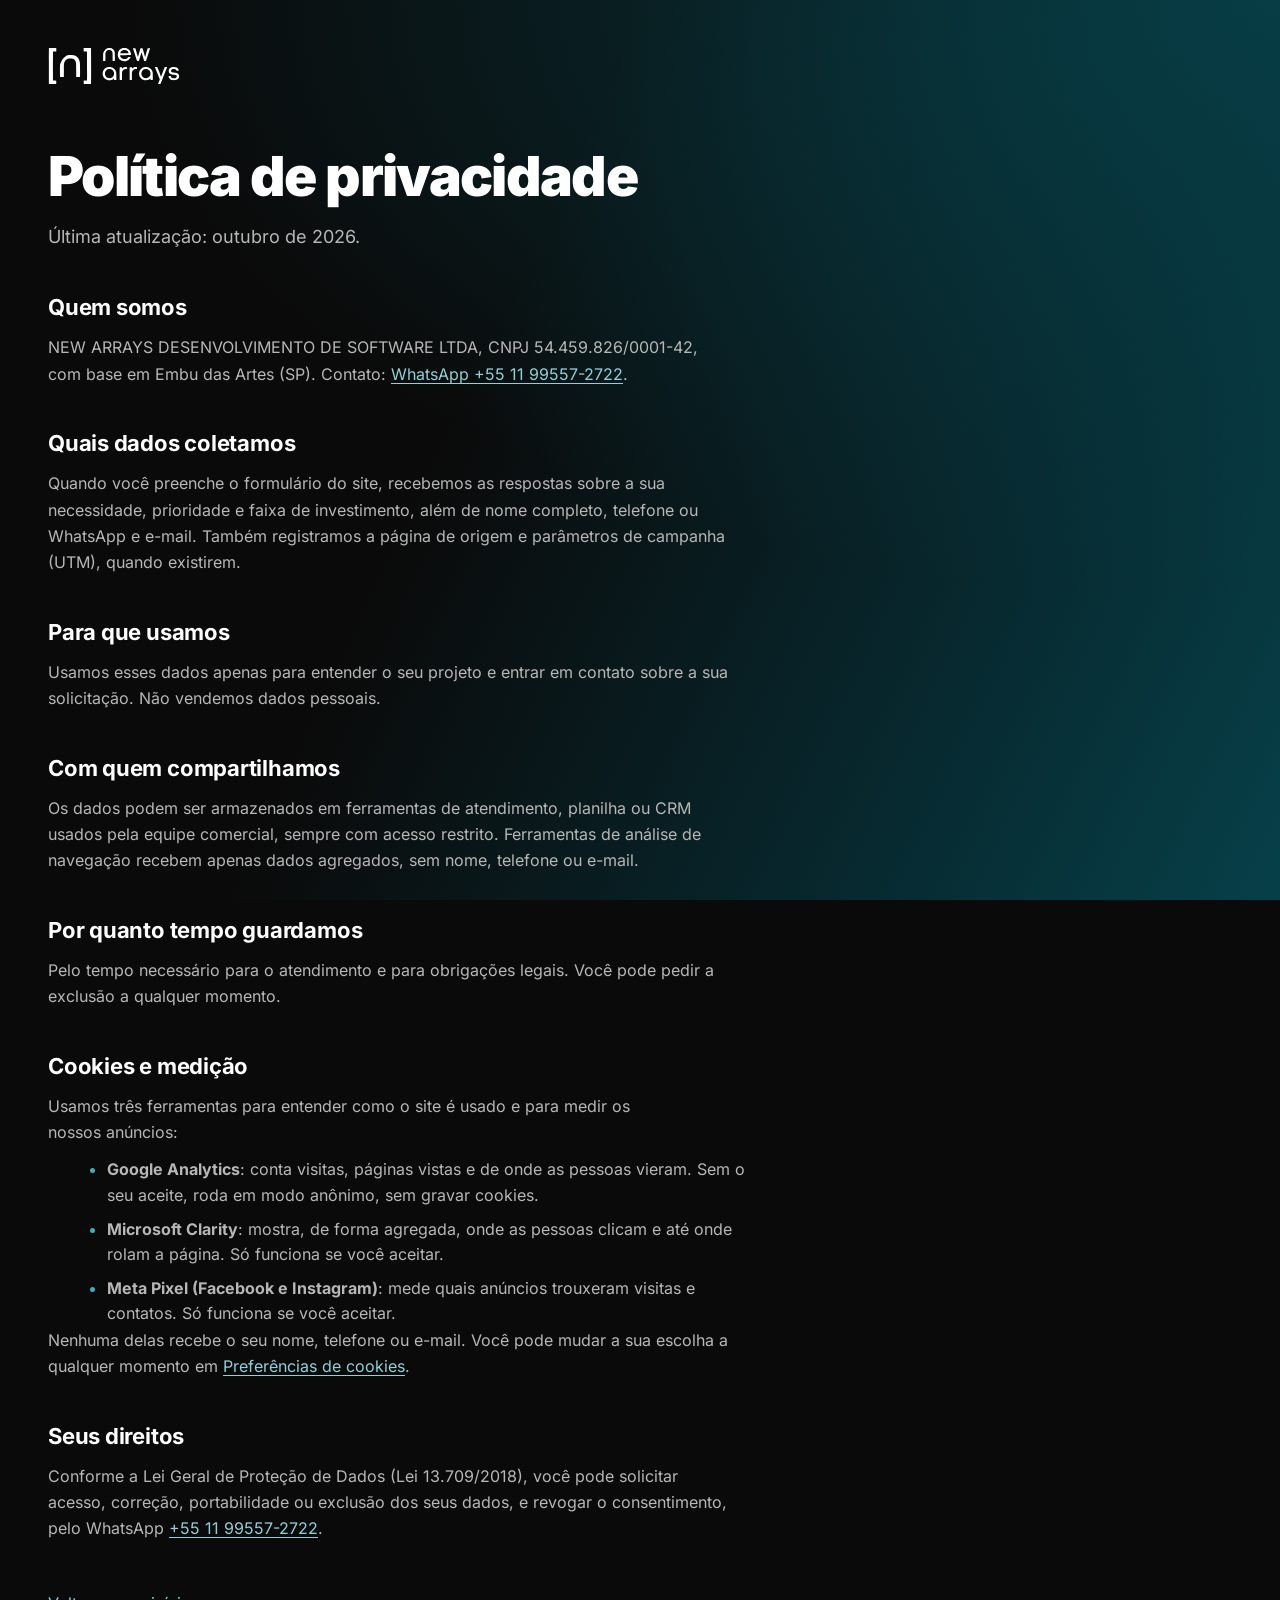
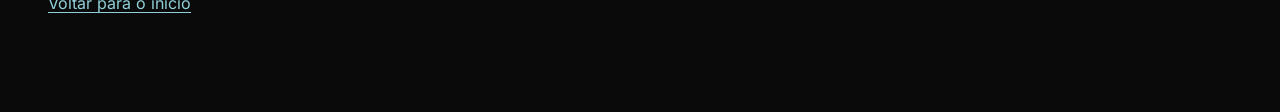
==== commit 9ee5302f: "feat: adicionou botão de instagram" ====
--- a/politica-de-privacidade/index.html
+++ b/politica-de-privacidade/index.html
@@ -22,7 +22,7 @@
     <p class="pagina-simples__txt">Última atualização: outubro de 2026.</p>
 
     <h2>Quem somos</h2>
-    <p>NEW ARRAYS DESENVOLVIMENTO DE SOFTWARE LTDA, CNPJ 54.459.826/0001-42, com base em Embu das Artes (SP). Contato: <a href="mailto:contato@newarrays.com">contato@newarrays.com</a>.</p>
+    <p>NEW ARRAYS DESENVOLVIMENTO DE SOFTWARE LTDA, CNPJ 54.459.826/0001-42, com base em Embu das Artes (SP). Contato: <a href="https://wa.me/5511995572722" target="_blank" rel="noopener">WhatsApp +55 11 99557-2722</a>.</p>
 
     <h2>Quais dados coletamos</h2>
     <p>Quando você preenche o formulário do site, recebemos as respostas sobre a sua necessidade, prioridade e faixa de investimento, além de nome completo, telefone ou WhatsApp e e-mail. Também registramos a página de origem e parâmetros de campanha (UTM), quando existirem.</p>
@@ -46,7 +46,7 @@
     <p>Nenhuma delas recebe o seu nome, telefone ou e-mail. Você pode mudar a sua escolha a qualquer momento em <a href="#" data-preferencias-cookies>Preferências de cookies</a>.</p>
 
     <h2>Seus direitos</h2>
-    <p>Conforme a Lei Geral de Proteção de Dados (Lei 13.709/2018), você pode solicitar acesso, correção, portabilidade ou exclusão dos seus dados, e revogar o consentimento, pelo e-mail <a href="mailto:contato@newarrays.com">contato@newarrays.com</a>.</p>
+    <p>Conforme a Lei Geral de Proteção de Dados (Lei 13.709/2018), você pode solicitar acesso, correção, portabilidade ou exclusão dos seus dados, e revogar o consentimento, pelo WhatsApp <a href="https://wa.me/5511995572722" target="_blank" rel="noopener">+55 11 99557-2722</a>.</p>
 
     <p class="pagina-simples__voltar"><a href="../">Voltar para o início</a></p>
   </div>
--- a/assets/css/site.css
+++ b/assets/css/site.css
@@ -251,12 +251,26 @@
   cursor: pointer;
 }
 .topo__menu svg { width: 22px; height: 22px; }
+/* Instagram no topo: botão redondo no mesmo estilo do menu */
+.topo__insta {
+  display: inline-flex; flex: none;
+  width: 44px; height: 44px;
+  align-items: center; justify-content: center;
+  border: 1px solid var(--linha-forte);
+  border-radius: var(--r-pilula);
+  color: var(--tinta);
+  transition: color 0.2s ease, background-color 0.2s ease, border-color 0.2s ease;
+}
+.topo__insta svg { width: 22px; height: 22px; fill: currentColor; }
+.topo__insta:hover, .topo__insta:focus-visible { color: var(--bw-900); background: var(--blue-500); border-color: var(--blue-500); }
+.topo__insta:focus-visible { outline: 2px solid var(--blue-200); outline-offset: 3px; }
 
 @media (max-width: 1100px) {
   .topo__cta { display: none; }
 }
 @media (max-width: 860px) {
-  .topo__menu { display: inline-flex; }
+  .topo__menu { display: inline-flex; margin-left: -12px; }
+  .topo__insta { margin-left: auto; }
   .topo__nav {
     position: absolute;
     top: var(--topo-h);
@@ -1909,6 +1923,7 @@
 .dock__btn:active { transform: scale(0.94); }
 .dock__btn:focus-visible { outline: 2px solid var(--blue-200); outline-offset: 3px; }
 .dock__ico { width: 24px; height: 24px; }
+.dock__btn svg.dock__ico { fill: currentColor; }
 
 /* rótulo que desliza para a esquerda no hover/foco */
 .dock__rotulo {
@@ -2868,50 +2883,69 @@
 .servicos-deck .servicos__palco .fx-etapa, .servicos-deck .servicos__palco .fx-etapa:focus-within { align-self: stretch; }
 
 /* =========================================================
-   AVISO DE COOKIES (assets/js/rastreio.js)
-   Cartão discreto no canto inferior esquerdo, com os colchetes da marca.
-   No celular ocupa a largura, deixando livre a coluna dos botões fixos.
+   AVISO DE COOKIES (assets/js/rastreio.js), opção E: barra fina numa linha
+   Fica embaixo, à esquerda do colchete dos botões fixos, centrada na altura
+   do botão do WhatsApp. Só aparece depois que a pessoa sai do topo (hero),
+   para nunca tampar nada da primeira tela. Aceitou ou recusou: some.
+   Medidas do colchete (dock): 52px por botão (46px no celular), ver ".dock".
    ========================================================= */
 .cookies {
+  --dock-w: calc(52px + 18px);        /* largura do colchete */
+  --wa-meio: calc(10px + 26px);       /* do pé do colchete ao meio do botão do WhatsApp */
   position: fixed; z-index: 40;
-  left: max(16px, env(safe-area-inset-left)); bottom: max(16px, env(safe-area-inset-bottom));
-  width: min(380px, calc(100vw - 32px));
-  padding: 18px 22px 20px;
-  background: rgb(10 18 20 / 0.92);
+  right: calc(max(16px, env(safe-area-inset-right)) + var(--dock-w) + 12px);
+  bottom: calc(max(16px, env(safe-area-inset-bottom)) + var(--wa-meio));
+  translate: 0 50%;                   /* centraliza no botão do WhatsApp */
+  max-width: calc(100vw - var(--dock-w) - 44px);
+  display: flex; align-items: center; gap: 14px;
+  min-height: 46px; padding: 6px 6px 6px 18px;
+  white-space: nowrap;
+  background: rgb(10 18 20 / 0.94);
   -webkit-backdrop-filter: blur(14px); backdrop-filter: blur(14px);
   border: 1px solid rgb(64 173 189 / 0.3);
-  border-radius: var(--r-painel);
-  box-shadow: 0 30px 60px -25px rgb(0 0 0 / 0.9);
+  border-radius: var(--r-pilula);
+  box-shadow: 0 20px 40px -20px rgb(0 0 0 / 0.9);
   color: var(--branco);
-  opacity: 0; transform: translateY(18px);
-  transition: opacity 0.45s ease, transform 0.6s var(--ease-out);
+  opacity: 0; transform: translateX(16px);
+  transition: opacity 0.4s ease, transform 0.6s var(--ease-out);
 }
 .cookies--on { opacity: 1; transform: none; }
-.cookies::before, .cookies::after {
-  content: ""; position: absolute; top: -1px; bottom: -1px; width: 10px;
-  border: 2px solid var(--blue-400); pointer-events: none;
-}
-.cookies::before { left: -7px; border-right: 0; border-radius: 4px 0 0 4px; }
-.cookies::after { right: -7px; border-left: 0; border-radius: 0 4px 4px 0; }
-.cookies__titulo { font-family: ui-monospace, "SFMono-Regular", Menlo, monospace; font-size: 0.75rem; letter-spacing: 0.1em; text-transform: uppercase; color: var(--blue-300); }
+.cookies[hidden] { display: none; }
+.cookies__titulo { font-family: ui-monospace, "SFMono-Regular", Menlo, monospace; font-size: 0.6875rem; letter-spacing: 0.1em; text-transform: uppercase; color: var(--blue-300); }
 .cookies__titulo span { color: var(--blue-400); }
-.cookies__txt { margin-top: 8px; font-size: 0.875rem; line-height: 1.5; color: var(--tinta-suave); }
+.cookies__txt { font-size: 0.8125rem; line-height: 1.35; color: var(--tinta-suave); }
 .cookies__txt a { color: var(--blue-200); text-decoration: underline; text-underline-offset: 3px; }
-.cookies__acoes { display: flex; flex-wrap: wrap; gap: 10px; margin-top: 14px; }
+.cookies__acoes { display: flex; gap: 6px; flex: none; }
 .cookies__bt {
-  flex: 1 1 auto; min-height: 44px; padding: 10px 18px;
+  min-height: 34px; padding: 0 16px;
   border-radius: var(--r-pilula); border: 1px solid rgb(255 255 255 / 0.25);
-  background: transparent; color: var(--branco); font: inherit; font-size: 0.875rem; font-weight: 600; cursor: pointer;
+  background: transparent; color: var(--branco); font: inherit; font-size: 0.8125rem; font-weight: 600; cursor: pointer;
   transition: background 0.25s ease, border-color 0.25s ease, color 0.25s ease;
 }
 .cookies__bt:hover { border-color: var(--blue-400); }
 .cookies__bt--sim { background: var(--acao); border-color: var(--acao); color: var(--bw-900); }
 .cookies__bt--sim:hover { background: var(--blue-400); }
 .cookies__bt:focus-visible { outline: 2px solid var(--blue-200); outline-offset: 3px; }
+/* telas médias: tira o rótulo e depois encurta o texto para continuar numa linha só */
+@media (max-width: 1099px) { .cookies__titulo { display: none; } }
+@media (max-width: 899px) { .cookies__mais { display: none; } }
+/* celular: colchete menor (46px); a barra ocupa da margem até o colchete e o texto pode quebrar */
 @media (max-width: 639px) {
-  .cookies { left: 12px; right: 84px; width: auto; bottom: max(12px, env(safe-area-inset-bottom)); padding: 14px 16px 16px; }
-  .cookies__bt { padding-inline: 12px; }
+  .cookies {
+    --dock-w: calc(46px + 14px); --wa-meio: calc(8px + 23px);
+    left: 12px; max-width: none;
+    gap: 8px; padding: 6px 6px 6px 14px; border-radius: 24px;
+    white-space: normal;
+  }
+  .cookies__txt { flex: 1; font-size: 0.75rem; line-height: 1.3; }
+  .cookies__bt { min-height: 32px; padding: 0 11px; font-size: 0.75rem; }
+}
+/* telas bem estreitas: texto em cima, botões embaixo */
+@media (max-width: 359px) {
+  .cookies { flex-wrap: wrap; padding: 8px 8px 8px 12px; border-radius: 18px; }
+  .cookies__txt { flex-basis: 100%; }
+  .cookies__acoes { flex: 1; } .cookies__bt { flex: 1; }
 }
 @media (prefers-reduced-motion: reduce) { .cookies { transition: opacity 0.2s ease; transform: none; } }
-/* com o aviso aberto, o convite do som não disputa espaço */
+/* com o aviso aberto, o convite do som (que fica logo acima) não disputa espaço */
 body:has(.cookies--on) .dock--convite .dock__som .dock__rotulo { opacity: 0; }
